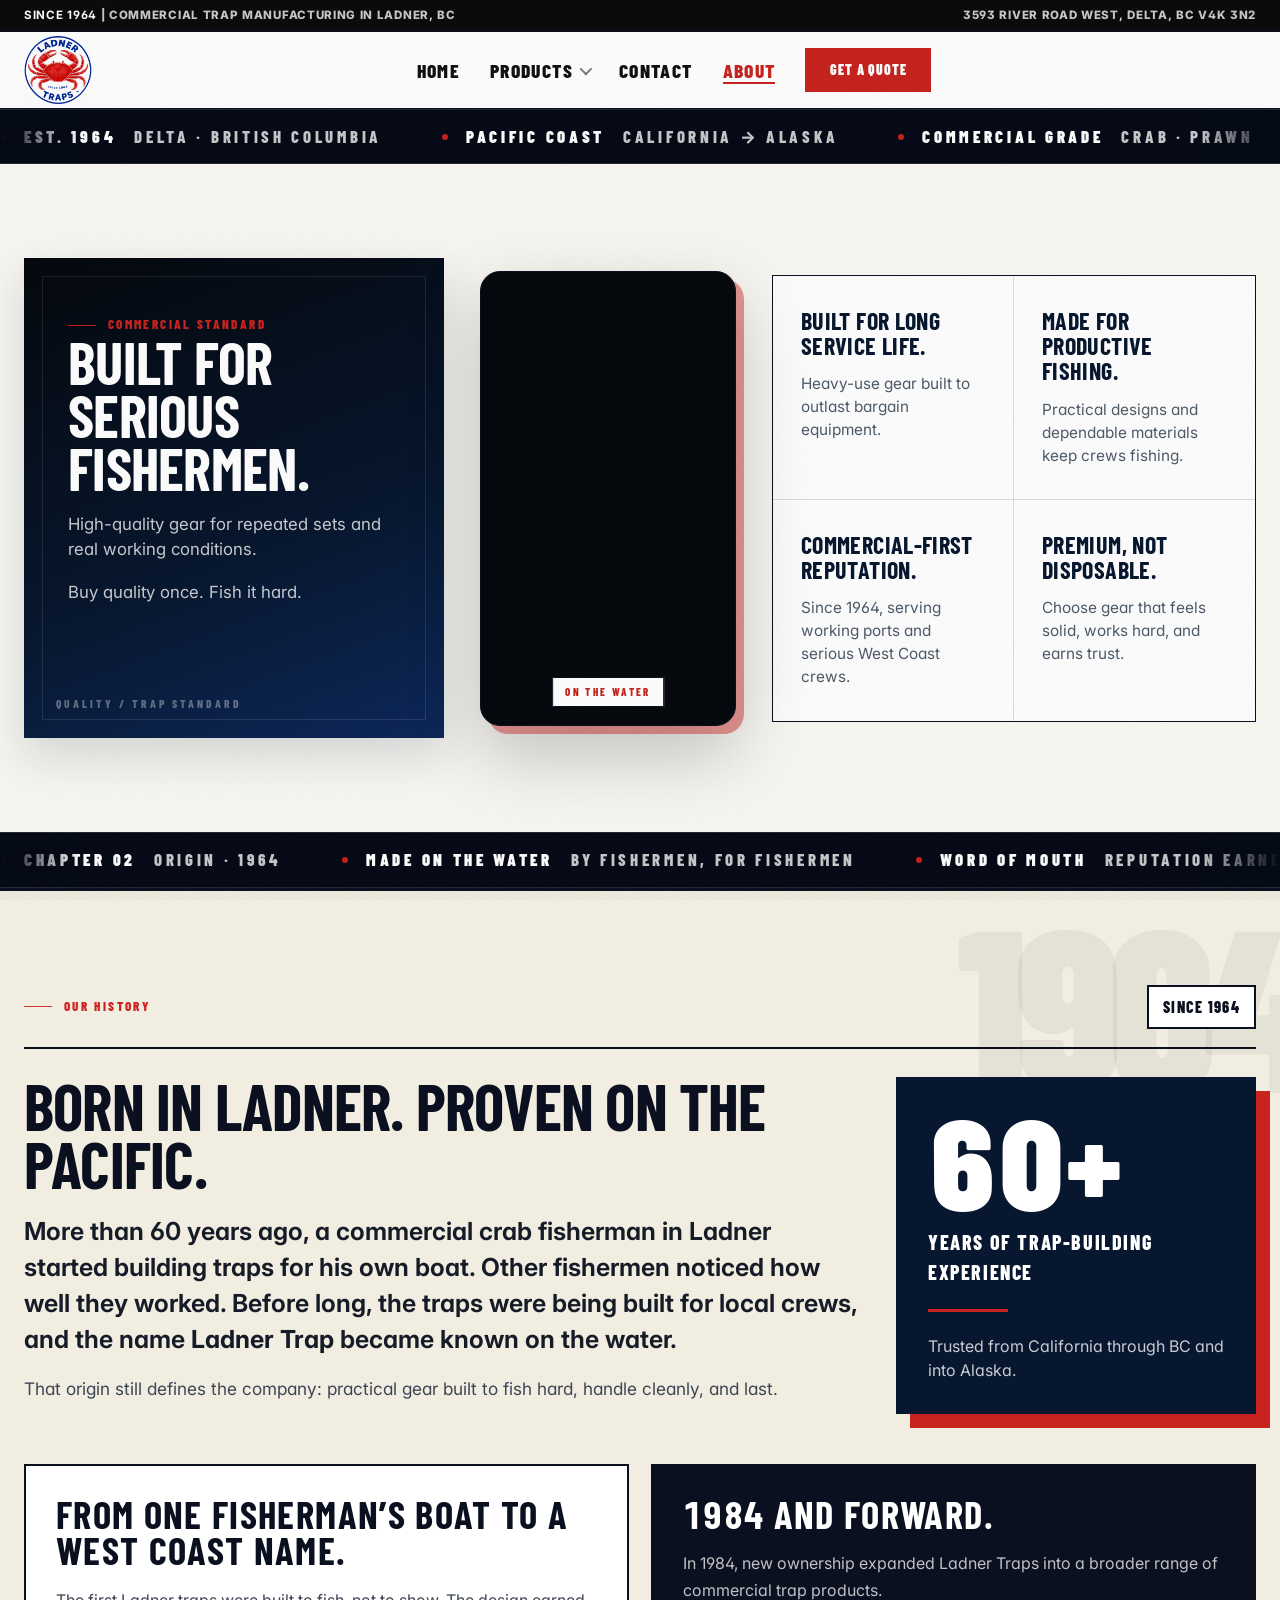
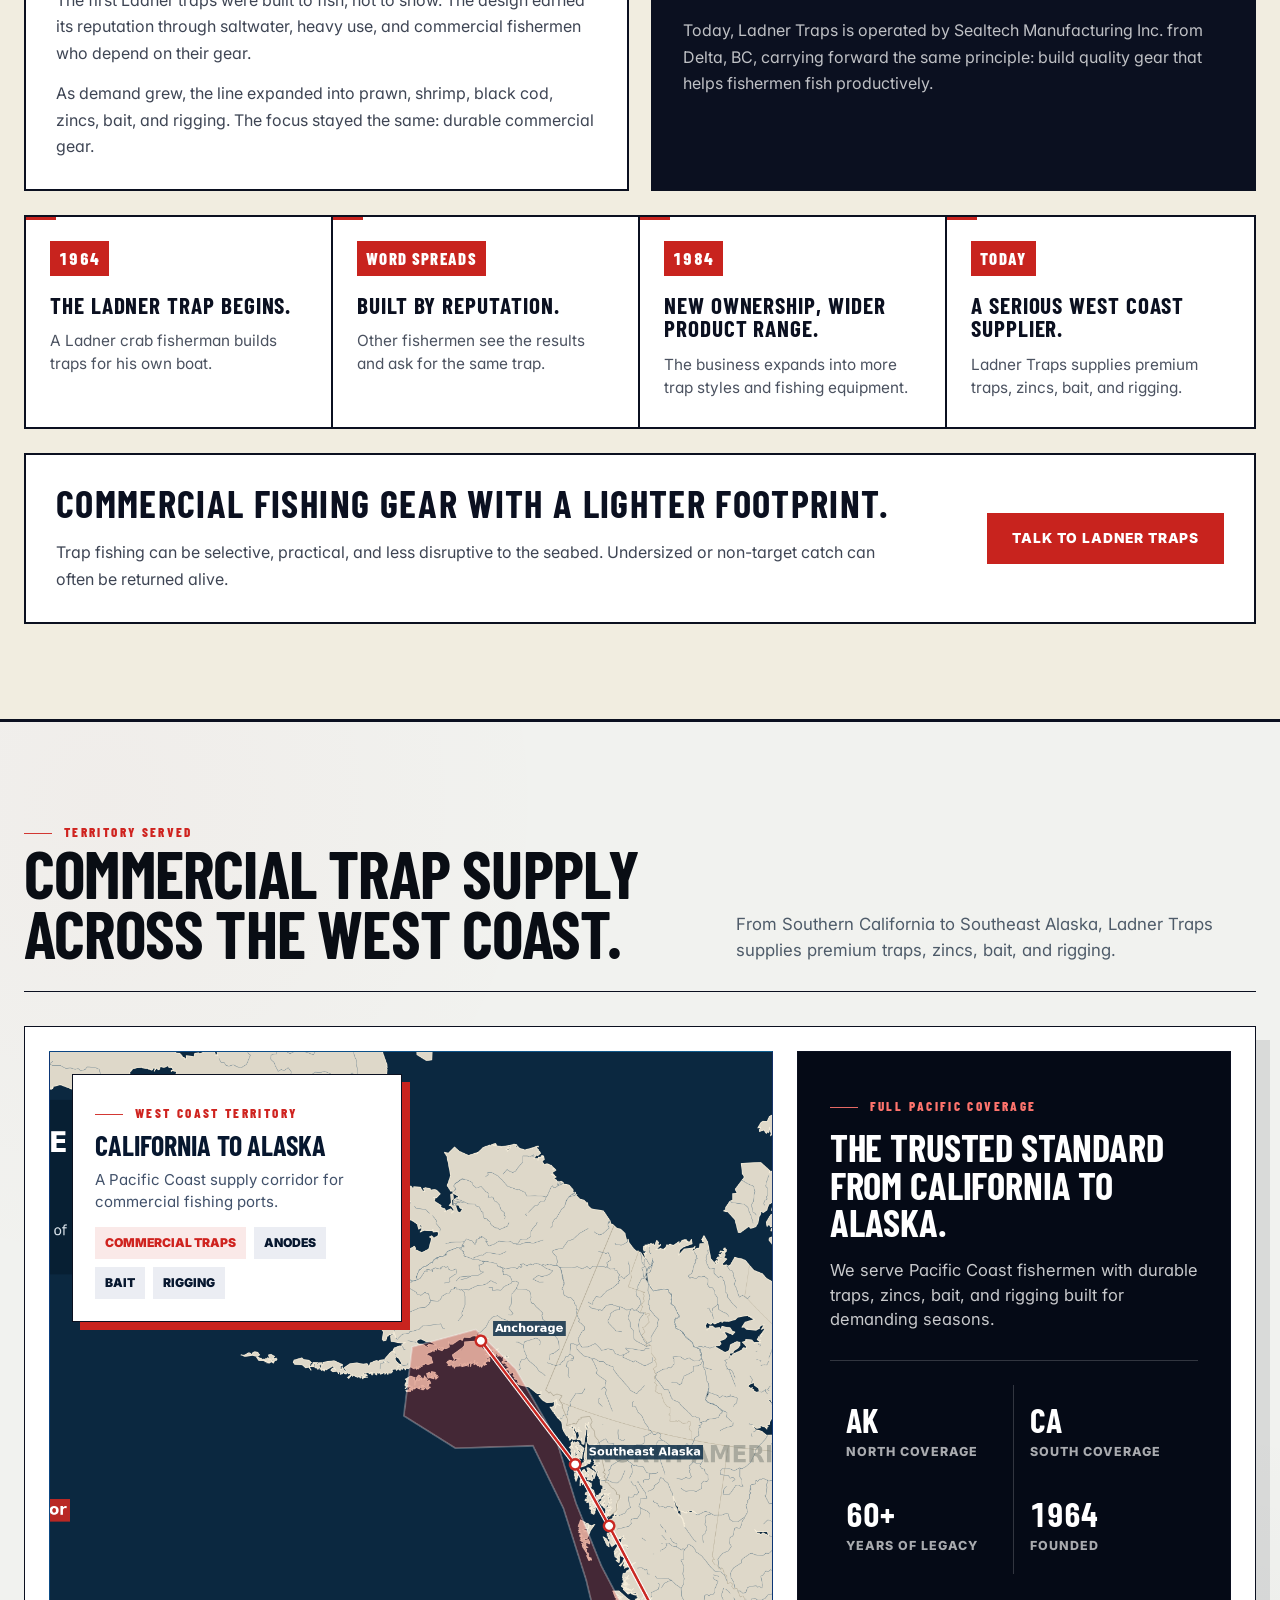
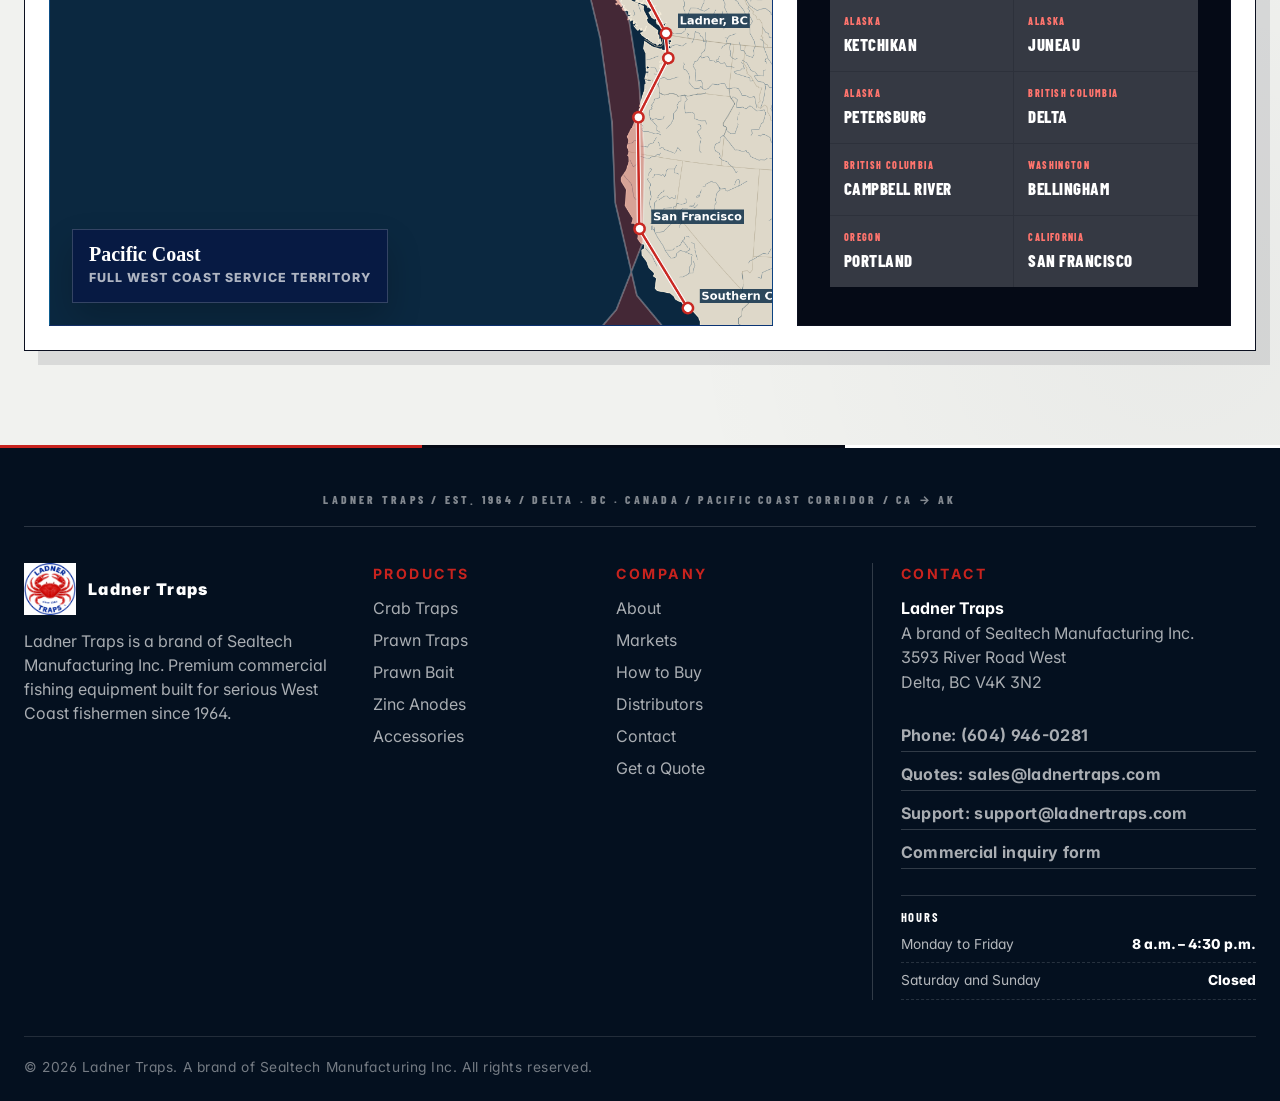
==== about.html @ fd9f82d3 "Standardize product link text across multiple pages by removing the arrow symbol for "Compare all pr" ====
<!DOCTYPE html>
<html lang="en">
<head>
<meta charset="utf-8"/>
<meta content="width=device-width, initial-scale=1" name="viewport"/>
<link rel="icon" href="assets/favicon.png" type="image/png"/>
<link rel="apple-touch-icon" href="assets/favicon.png"/>
<title>About Ladner Traps | History & Pacific Coast Territory</title>
<meta content="Born in Ladner, BC in 1964. The Ladner Traps story, our commercial quality standard, and the Pacific Coast territory we supply from California to Alaska." name="description"/>
<!-- Google tag (gtag.js) -->
<script async src="https://www.googletagmanager.com/gtag/js?id=G-1GWHH8HS12"></script>
<script>
  window.dataLayer = window.dataLayer || [];
  function gtag(){dataLayer.push(arguments);}
  gtag('js', new Date());

  gtag('config', 'G-1GWHH8HS12');
</script>
<link rel="stylesheet" href="css/base.css"/>
<link rel="stylesheet" href="css/elevation.css"/>
</head>
<body>
<div class="topbar">
  <div class="container">
    <span><strong>Since 1964</strong> | Commercial trap manufacturing in Ladner, BC</span>
    <span>3593 River Road West, Delta, BC V4K 3N2</span>
  </div>
</div>
<header class="site-header">
<div class="container nav">
<button type="button" class="nav-menu-toggle" aria-expanded="false" aria-controls="primary-nav">
<span class="nav-menu-toggle-icon" aria-hidden="true"><span></span><span></span><span></span></span>
<span class="visually-hidden">Menu</span>
</button>
<a aria-label="Ladner Traps home" class="brand" href="/">
<img alt="Ladner Traps logo" src="assets/ladner-traps-logo.png"/>
<span>Ladner Traps</span>
</a>
<nav id="primary-nav" aria-label="Primary navigation" class="navlinks">
<a href="/">Home</a>
<div class="nav-item nav-mega" data-mega>
<a class="nav-parent" href="/products">Products</a>
<div class="mega-panel" role="menu" aria-label="Products mega menu">
  <div class="container mega-inner">
    <div class="mega-subcats">
      <a class="mm-subcat" href="/products" data-mega-cat="all">All Products</a>
<a class="mm-subcat" href="/products/traps" data-mega-cat="traps">Traps</a>
<a class="mm-subcat" href="/products/prawn-bait" data-mega-cat="bait">Bait</a>
<a class="mm-subcat" href="/products/zinc-anodes" data-mega-cat="anodes">Anodes</a>
<a class="mm-subcat" href="/products/accessories" data-mega-cat="accessories">Accessories</a>
    </div>
    <div class="mega-cards">
      <a class="mm-card" href="/products/crab-traps">
  <div class="mm-card-thumb">
    <img alt="Crab Traps" src="assets/products/csp-2968.jpg"/>
    <span class="mm-card-badge">Commercial</span>
  </div>
  <div class="mm-card-meta">
    <strong>Crab Traps</strong>
    <span>Heavy-duty commercial frames for hard seasons.</span>
  </div>
</a>
<a class="mm-card" href="/products/prawn-traps">
  <div class="mm-card-thumb">
    <img alt="Prawn Traps" src="assets/products/csp-2943.jpg"/>
    <span class="mm-card-badge">Commercial</span>
  </div>
  <div class="mm-card-meta">
    <strong>Prawn Traps</strong>
    <span>Clean handling, repeated West Coast sets.</span>
  </div>
</a>
<a class="mm-card" href="/products/prawn-bait">
  <div class="mm-card-thumb">
    <img alt="Prawn Bait" src="assets/super-prawn-bait-pellets-pail.webp"/>
    <span class="mm-card-badge">Super Bait</span>
  </div>
  <div class="mm-card-meta">
    <strong>Prawn Bait</strong>
    <span>Premier Canadian distributor — pellets & oil.</span>
  </div>
</a>
<a class="mm-card" href="/products/zinc-anodes">
  <div class="mm-card-thumb">
    <img alt="Zinc Anodes" src="assets/commercial-marine-zinc-anodes.png"/>
    <span class="mm-card-badge">Marine</span>
  </div>
  <div class="mm-card-meta">
    <strong>Zinc Anodes</strong>
    <span>Marine zincs for traps, docks, and boats.</span>
  </div>
</a>
<a class="mm-card" href="/products/accessories">
  <div class="mm-card-thumb">
    <img alt="Accessories" src="assets/commercial-rope-and-rigging-supplies.webp"/>
    <span class="mm-card-badge">Rigging</span>
  </div>
  <div class="mm-card-meta">
    <strong>Accessories</strong>
    <span>Rope, snaps, hooks, floats, and rigging.</span>
  </div>
</a>
    </div>
    <div class="mega-foot">
      <span class="mega-foot-tag">Catalogue · LT-2026</span>
      <a class="mega-foot-link" href="/products">Compare all products</a>
    </div>
  </div>
</div>
</div>
<a href="/contact">Contact</a>
<a href="/about" class="is-active">About</a>
<a class="btn btn-primary" href="/contact#quote">Get a Quote</a>
</nav>
<div class="nav-actions">
<a class="btn btn-primary mobile-toggle" href="/contact#quote">Quote</a>
</div>
</div>
</header>
<div class="nav-backdrop" hidden></div>
<main id="top">
<section aria-labelledby="quality-title" class="quality" id="quality">
<div class="container quality-grid">
<div class="quality-panel">
<div class="eyebrow">Commercial standard</div>
<h2 id="quality-title">Built for serious fishermen.</h2>
<p>High-quality gear for repeated sets and real working conditions.</p>
<p>Buy quality once. Fish it hard.</p>
</div>
<div class="quality-video" aria-hidden="true">
<video autoplay loop muted playsinline preload="metadata">
<source src="assets/videos/commercial-fishing.mp4" type="video/mp4"/>
</video>
</div>
<div class="quality-points">
<div class="quality-point"><b>Built for long service life.</b><p>Heavy-use gear built to outlast bargain equipment.</p></div>
<div class="quality-point"><b>Made for productive fishing.</b><p>Practical designs and dependable materials keep crews fishing.</p></div>
<div class="quality-point"><b>Commercial-first reputation.</b><p>Since 1964, serving working ports and serious West Coast crews.</p></div>
<div class="quality-point"><b>Premium, not disposable.</b><p>Choose gear that feels solid, works hard, and earns trust.</p></div>
</div>
</div>
</section><section aria-labelledby="history-title" class="history-page" id="history">
<div class="container">
<div class="history-kicker-row">
<div class="eyebrow">Our history</div>
<div class="history-badge">Since 1964</div>
</div>
<div class="history-hero">
<div class="history-copy">
<h2 id="history-title">Born in Ladner. Proven on the Pacific.</h2>
<p class="history-lead">More than 60 years ago, a commercial crab fisherman in Ladner started building traps for his own boat. Other fishermen noticed how well they worked. Before long, the traps were being built for local crews, and the name <strong>Ladner Trap</strong> became known on the water.</p>
<p>That origin still defines the company: practical gear built to fish hard, handle cleanly, and last.</p>
</div>
<div class="history-proof-card">
<div class="proof-number">60+</div>
<div class="proof-label">Years of trap-building experience</div>
<div class="proof-line"></div>
<p>Trusted from California through BC and into Alaska.</p>
</div>
</div>
<div class="history-grid">
<article class="history-panel main-panel">
<h3>From one fisherman’s boat to a West Coast name.</h3>
<p>The first Ladner traps were built to fish, not to show. The design earned its reputation through saltwater, heavy use, and commercial fishermen who depend on their gear.</p>
<p>As demand grew, the line expanded into prawn, shrimp, black cod, zincs, bait, and rigging. The focus stayed the same: durable commercial gear.</p>
</article>
<article class="history-panel dark-panel">
<h3>1984 and forward.</h3>
<p>In 1984, new ownership expanded Ladner Traps into a broader range of commercial trap products.</p>
<p>Today, Ladner Traps is operated by Sealtech Manufacturing Inc. from Delta, BC, carrying forward the same principle: build quality gear that helps fishermen fish productively.</p>
</article>
</div>
<div class="history-timeline">
<div class="history-step"><span>1964</span><strong>The Ladner Trap begins.</strong><p>A Ladner crab fisherman builds traps for his own boat.</p></div>
<div class="history-step"><span>Word spreads</span><strong>Built by reputation.</strong><p>Other fishermen see the results and ask for the same trap.</p></div>
<div class="history-step"><span>1984</span><strong>New ownership, wider product range.</strong><p>The business expands into more trap styles and fishing equipment.</p></div>
<div class="history-step"><span>Today</span><strong>A serious West Coast supplier.</strong><p>Ladner Traps supplies premium traps, zincs, bait, and rigging.</p></div>
</div>
<div class="history-bottom">
<div>
<h3>Commercial fishing gear with a lighter footprint.</h3>
<p>Trap fishing can be selective, practical, and less disruptive to the seabed. Undersized or non-target catch can often be returned alive.</p>
</div>
<a class="btn btn-primary" href="/contact#quote">Talk to Ladner Traps</a>
</div>
</div>
</section><section aria-labelledby="markets-title" class="markets" id="markets">
<div class="container">
<div class="section-head">
<div>
<div class="eyebrow">Territory served</div>
<h2 id="markets-title">Commercial trap supply across the West Coast.</h2>
</div>
<p>From Southern California to Southeast Alaska, Ladner Traps supplies premium traps, zincs, bait, and rigging.</p>
</div>
<div class="territory-panel">
<div aria-label="North America territory map showing Ladner Traps service coverage from California to Alaska" class="territory-map">
<div class="map-title-card">
<div class="eyebrow">West Coast territory</div>
<h3>California to Alaska</h3>
<p>A Pacific Coast supply corridor for commercial fishing ports.</p>
<div class="map-badge-row">
<span class="map-badge red">Commercial traps</span>
<span class="map-badge">Anodes</span>
<span class="map-badge">Bait</span>
<span class="map-badge">Rigging</span>
</div>
</div>
<div class="map-scale-card">
<strong>Pacific Coast</strong>
<span>Full West Coast service territory</span>
</div>
<img alt="North America map highlighting Ladner Traps West Coast service territory from California to Alaska" class="territory-real-map" src="assets/north-america-map-highlighting-ladner-traps-west-coast-service-territory-from-california-to-alaska.png"/>
</div>
<aside class="territory-info">
<div>
<div class="eyebrow">Full Pacific coverage</div>
<h3>The trusted standard from California to Alaska.</h3>
<p>We serve Pacific Coast fishermen with durable traps, zincs, bait, and rigging built for demanding seasons.</p>
<div class="coverage-stat">
<div><b>AK</b><span>North coverage</span></div>
<div><b>CA</b><span>South coverage</span></div>
<div><b>60+</b><span>Years of legacy</span></div>
<div><b>1964</b><span>Founded</span></div>
</div>
</div>
<div class="region-list">
<div class="region"><small>Alaska</small>Ketchikan</div>
<div class="region"><small>Alaska</small>Juneau</div>
<div class="region"><small>Alaska</small>Petersburg</div>
<div class="region"><small>British Columbia</small>Delta</div>
<div class="region"><small>British Columbia</small>Campbell River</div>
<div class="region"><small>Washington</small>Bellingham</div>
<div class="region"><small>Oregon</small>Portland</div>
<div class="region"><small>California</small>San Francisco</div>
</div>
</aside>
</div>
</div>
</section>
</main>
<footer>
<div class="container">
<div class="footer-grid">
<div>
<div class="footer-brand"><img alt="Ladner Traps logo" src="assets/ladner-traps-logo.png"/><span>Ladner Traps</span></div>
<p style="margin-top:14px">Ladner Traps is a brand of Sealtech Manufacturing Inc. Premium commercial fishing equipment built for serious West Coast fishermen since 1964.</p>
</div>
<div><h4>Products</h4>
<a href="/products/crab-traps">Crab Traps</a>
<a href="/products/prawn-traps">Prawn Traps</a>
<a href="/products/prawn-bait">Prawn Bait</a>
<a href="/products/zinc-anodes">Zinc Anodes</a>
<a href="/products/accessories">Accessories</a>
</div>
<div><h4>Company</h4>
<a href="/about">About</a>
<a href="/about#markets">Markets</a>
<a href="/contact#how-to-buy">How to Buy</a>
<a href="/contact#distributors">Distributors</a>
<a href="/contact">Contact</a>
<a href="/contact#quote">Get a Quote</a>
</div>
<div class="footer-contact"><h4>Contact</h4>
<div class="footer-contact-card">
<p class="footer-contact-block"><strong>Ladner Traps</strong><br/>A brand of Sealtech Manufacturing Inc.<br/>3593 River Road West<br/>Delta, BC V4K 3N2</p>
<div class="footer-contact-actions">
<a href="tel:+16049460281">Phone: (604) 946-0281</a>
<a href="mailto:sales@ladnertraps.com">Quotes: sales@ladnertraps.com</a>
<a href="mailto:support@ladnertraps.com">Support: support@ladnertraps.com</a>
<a href="/contact#quote">Commercial inquiry form</a>
</div>
<div class="footer-hours">
<p><strong>Hours</strong></p>
<div class="footer-hours-row"><span>Monday to Friday</span><span>8 a.m. &ndash; 4:30 p.m.</span></div>
<div class="footer-hours-row"><span>Saturday and Sunday</span><span>Closed</span></div>
</div>
</div>
</div>
</div>
<div class="copyright">© 2026 Ladner Traps. A brand of Sealtech Manufacturing Inc. All rights reserved.</div>
</div>
</footer>
<script src="js/nav.js" defer></script>
<script src="js/site.js" defer></script>
</body>
</html>
---- css/base.css ----
@import url('https://fonts.googleapis.com/css2?family=Inter:wght@400;500;600;700;800;900&family=Barlow+Condensed:wght@600;700;800;900&display=swap');

    :root {
      --navy: #0b2463;
      --navy-2: #142f79;
      --red: #c92822;
      --red-2: #e2372e;
      --ink: #0e1728;
      --muted: #637083;
      --line: rgba(14, 23, 40, 0.12);
      --paper: #fbfaf7;
      --white: #ffffff;
      --sand: #efe8dd;
      --sea: #dceaf2;
      --shadow: 0 22px 70px rgba(7, 24, 68, 0.16);
      --radius: 24px;
    }

    * { box-sizing: border-box; }
    html { scroll-behavior: smooth; }
    body {
      margin: 0;
      color: var(--ink);
      background: var(--paper);
      font-family: Inter, system-ui, -apple-system, BlinkMacSystemFont, "Segoe UI", sans-serif;
      line-height: 1.5;
    }
    a { color: inherit; text-decoration: none; }
    img { max-width: 100%; display: block; }
    .container { width: min(1180px, calc(100% - 40px)); margin: 0 auto; }
    .eyebrow {
      color: var(--red);
      font-weight: 800;
      font-size: .78rem;
      letter-spacing: .16em;
      text-transform: uppercase;
    }
    h1, h2, h3 { font-family: "Barlow Condensed", Inter, system-ui, sans-serif; line-height: .9; letter-spacing: .015em; text-transform: uppercase; margin: 0; }
    h1 { font-size: clamp(3rem, 8vw, 7.8rem); max-width: 940px; }
    h2 { font-size: clamp(2.2rem, 4.6vw, 5.2rem); max-width: 820px; }
    h3 { font-size: 1.45rem; }
    p { margin: 0; color: var(--muted); }

    .topbar {
      background: var(--navy);
      color: rgba(255,255,255,.82);
      font-size: .82rem;
      letter-spacing: .02em;
    }
    .topbar .container { display: flex; justify-content: space-between; align-items: center; gap: 18px; padding: 10px 0; }
    .topbar strong { color: white; }

    header {
      position: sticky;
      top: 0;
      z-index: 40;
      background: rgba(251,250,247,.98);
      border-bottom: 1px solid var(--line);
    }
    .nav { display: flex; align-items: center; justify-content: space-between; padding: 10px 0; gap: 22px; }
    .brand { display: flex; align-items: center; gap: 13px; font-weight: 900; color: var(--navy); letter-spacing: .05em; }
    .brand img { width: 82px; height: 82px; border-radius: 999px; object-fit: contain; box-shadow: 0 6px 24px rgba(11,36,99,.16); }
    .brand span { display: none; }
    .navlinks { display: flex; align-items: center; gap: 26px; font-size: .9rem; color: #25344b; font-weight: 700; }
    .navlinks a:hover { color: var(--red); }
    .nav-item { position: relative; display: flex; align-items: center; }
    .nav-parent { display: inline-flex; align-items: center; gap: 7px; padding: 18px 0; }
    .nav-parent::after { content: ""; width: 7px; height: 7px; border-right: 2px solid currentColor; border-bottom: 2px solid currentColor; transform: rotate(45deg) translateY(-2px); opacity: .55; }
    .nav-dropdown {
      position: absolute;
      top: 100%;
      left: -18px;
      min-width: 230px;
      padding: 10px;
      border-radius: 18px;
      background: rgba(255,255,255,.98);
      border: 1px solid var(--line);
      box-shadow: 0 24px 60px rgba(7,24,68,.16);
      opacity: 0;
      visibility: hidden;
      transform: translateY(10px);
      transition: opacity .18s ease, transform .18s ease, visibility .18s ease;
    }
    .nav-item:hover .nav-dropdown, .nav-item:focus-within .nav-dropdown { opacity: 1; visibility: visible; transform: translateY(0); }
    .nav-dropdown a { display: block; padding: 11px 12px; border-radius: 12px; color: #25344b; font-weight: 800; }
    .nav-dropdown a:hover { background: #f4f7fb; color: var(--red); }
    .nav-dropdown small { display: block; color: var(--muted); font-size: .72rem; font-weight: 650; margin-top: 2px; }
    .btn {
      display: inline-flex; align-items: center; justify-content: center; gap: 10px;
      border-radius: 999px;
      padding: 13px 20px;
      font-weight: 850;
      border: 1px solid transparent;
      cursor: pointer;
      transition: transform .18s ease, box-shadow .18s ease, background .18s ease;
    }
    .btn:hover { transform: translateY(-2px); }
    .btn-primary { background: var(--red); color: white; box-shadow: 0 14px 34px rgba(201,40,34,.27); }
    .btn-secondary { color: white; border-color: rgba(255,255,255,.35); background: rgba(255,255,255,.08); }
    .btn-light { background: white; color: var(--navy); box-shadow: 0 14px 34px rgba(7,24,68,.10); }

    .hero {
      position: relative;
      overflow: hidden;
      background:
        radial-gradient(circle at 86% 10%, rgba(226,55,46,.32), transparent 31%),
        radial-gradient(circle at 18% 25%, rgba(255,255,255,.17), transparent 28%),
        linear-gradient(135deg, #071945 0%, var(--navy) 48%, #123888 100%);
      color: white;
    }
    .hero::after {
      content: "";
      position: absolute;
      inset: auto -10% -18% -10%;
      height: 260px;
      background: var(--paper);
      transform: rotate(-2.2deg);
      transform-origin: left top;
    }
    .hero-grid {
      position: relative;
      z-index: 2;
      display: grid;
      grid-template-columns: 1.05fr .95fr;
      gap: 56px;
      padding: 110px 0 75px;
      align-items: stretch;
    }
    .hero-copy {
      display: flex;
      flex-direction: column;
      gap: 20px;
      min-height: 0;
      align-self: start;
    }
    .hero-copy .hero-lead {
      margin-bottom: 12px;
    }
    .hero-copy h1 { margin: 0; }
    .hero-lead {
      margin: 0;
      color: rgba(255,255,255,.78);
      font-size: clamp(1.02rem, 1.5vw, 1.22rem);
      max-width: 640px;
    }
    .hero-video {
      border-radius: 20px;
      overflow: hidden;
      background: #05080d;
      box-shadow: 0 35px 100px rgba(0,0,0,.22);
      min-height: 0;
      max-height: 460px;
      height: 100%;
      align-self: stretch;
      border: 1px solid rgba(255,255,255,.12);
    }
    .hero-actions {
      display: flex;
      gap: 14px;
      flex-wrap: wrap;
      margin-top: 0;
    }
    .hero-video video {
      width: 100%;
      height: 100%;
      object-fit: cover;
      display: block;
    }
    .hero-card {
      background: rgba(255,255,255,.92);
      color: var(--ink);
      border-radius: 32px;
      padding: 26px;
      box-shadow: 0 35px 100px rgba(0,0,0,.22);
      border: 1px solid rgba(255,255,255,.46);
    }
    .logo-plate {
      background: linear-gradient(180deg, #fff, #f4f7fb);
      border-radius: 28px;
      padding: clamp(22px, 4vw, 42px);
      display: grid;
      place-items: center;
      min-height: 360px;
      border: 1px solid rgba(11,36,99,.12);
    }
    .logo-plate img { width: min(330px, 88%); border-radius: 999px; }
    .hero-note { display: grid; grid-template-columns: repeat(3, 1fr); gap: 1px; margin-top: 18px; overflow: hidden; border-radius: 20px; border: 1px solid var(--line); }
    .hero-note div { background: white; padding: 18px; }
    .hero-note b { display: block; color: var(--navy); font-family: "Barlow Condensed", Inter, system-ui, sans-serif; font-size: 2rem; line-height: 1; text-transform: uppercase; letter-spacing: .025em; }
    .hero-note span { display: block; color: var(--muted); font-size: .78rem; margin-top: 6px; font-weight: 700; text-transform: uppercase; letter-spacing: .06em; }

    section { padding: 94px 0; }
    .section-head { display: flex; align-items: end; justify-content: space-between; gap: 30px; margin-bottom: 34px; }
    .section-head p { max-width: 520px; font-size: 1.05rem; }


.products-overview .products-cat-head h3 { font-size: clamp(1.6rem, 2.5vw, 2.2rem); }
.trap-preview-block { margin-bottom: 28px; }
.trap-preview-block:last-child { margin-bottom: 0; }
.trap-preview-head {
      display: flex;
      align-items: end;
      justify-content: space-between;
      gap: 20px;
      margin-bottom: 14px;
    }
    .trap-preview-head h4 {
      color: var(--navy);
      font-family: "Barlow Condensed", Inter, system-ui, sans-serif;
      font-size: 1.5rem;
      line-height: 1;
      text-transform: uppercase;
      letter-spacing: .02em;
    }
    .trap-preview-head p { max-width: 480px; font-size: .95rem; margin-top: 6px; }
    .trap-preview-link {
      font-family: "Barlow Condensed", Inter, system-ui, sans-serif;
      font-weight: 900;
      letter-spacing: .14em;
      text-transform: uppercase;
      font-size: .76rem;
      color: var(--navy);
      border-bottom: 1.5px solid var(--navy);
      padding-bottom: 2px;
      white-space: nowrap;
    }
    .trap-preview-link:hover { color: var(--red); border-bottom-color: var(--red); }
    .trap-preview-row {
      display: grid;
      grid-template-columns: repeat(3, 1fr);
      gap: 14px;
    }
    .trap-preview-row a {
      display: block;
      border: 1px solid var(--line);
      background: white;
      overflow: hidden;
      box-shadow: 0 10px 28px rgba(7,24,68,.06);
      transition: transform .2s ease, box-shadow .2s ease;
    }
    .trap-preview-row a:hover {
      transform: translateY(-3px);
      box-shadow: 0 18px 36px rgba(7,24,68,.10);
    }
    .trap-preview-row img {
      width: 100%;
      aspect-ratio: 1 / 1;
      object-fit: contain;
      display: block;
      background: #fff;
    }
    @media (max-width: 760px) {
      .trap-preview-row { grid-template-columns: 1fr; }
      .trap-preview-head { flex-direction: column; align-items: start; }
    }

    .brand-strip { background: var(--white); border-bottom: 1px solid var(--line); padding: 0; }
    .brand-strip-grid { display: grid; grid-template-columns: repeat(4, 1fr); gap: 0; border-left: 1px solid var(--line); }
    .brand-strip-grid div { padding: 24px 22px; border-right: 1px solid var(--line); background: linear-gradient(180deg, #fff, #fbfaf7); }
    .brand-strip-grid strong { display: block; color: var(--navy); font-family: "Barlow Condensed", Inter, system-ui, sans-serif; font-size: 1.55rem; line-height: 1; text-transform: uppercase; letter-spacing: .025em; }
    .brand-strip-grid span { display: block; margin-top: 8px; color: var(--muted); font-size: .92rem; line-height: 1.55; }
    .products { background: var(--paper); }
    .product-grid { display: grid; grid-template-columns: repeat(3, 1fr); gap: 18px; }
    .product-card {
      background: white;
      border: 1px solid var(--line);
      border-radius: var(--radius);
      overflow: hidden;
      box-shadow: 0 14px 40px rgba(7,24,68,.06);
      min-height: 330px;
      display: flex;
      flex-direction: column;
    }
    .product-art {
      height: 158px;
      display: grid;
      place-items: center;
      background:
        radial-gradient(circle at 70% 35%, rgba(201,40,34,.16), transparent 34%),
        linear-gradient(135deg, #eef5fb, #ffffff);
      border-bottom: 1px solid var(--line);
      position: relative;
      overflow: hidden;
    }
    .product-art svg { width: 95px; height: 95px; color: var(--navy); }
    .product-body { padding: 22px; flex: 1; display: flex; flex-direction: column; }
    .product-body p { margin-top: 10px; font-size: .96rem; }
    .chips { display: flex; gap: 8px; flex-wrap: wrap; margin-top: auto; padding-top: 22px; }
    .chip { border-radius: 999px; padding: 7px 10px; font-size: .75rem; font-weight: 800; background: #edf3fa; color: var(--navy); }
    .chip.red { background: rgba(201,40,34,.10); color: var(--red); }


    .product-photo { width: 100%; height: 100%; object-fit: cover; display: block; }
    .crab-traps { background: linear-gradient(180deg, #ffffff 0%, var(--paper) 100%); }
    .crab-hero-panel {
      display: grid;
      grid-template-columns: .9fr 1.1fr;
      gap: 24px;
      align-items: stretch;
      border-radius: 34px;
      overflow: hidden;
      border: 1px solid var(--line);
      box-shadow: var(--shadow);
      background: white;
      margin-bottom: 46px;
    }
    .crab-hero-copy {
      padding: 42px;
      display: flex;
      flex-direction: column;
      justify-content: center;
      background: linear-gradient(135deg, var(--navy), #071945);
      color: white;
    }
    .crab-hero-copy h2 { color: white; }
    .crab-hero-copy p { color: rgba(255,255,255,.78); margin-top: 18px; font-size: 1.08rem; }
    .crab-hero-image-wrap { min-height: 400px; background: linear-gradient(180deg, #f7f8fb, #eef2f6); display: grid; place-items: center; padding: 24px; }
    .crab-hero-image-wrap img { width: 100%; height: 100%; object-fit: contain; display: block; border-radius: 20px; box-shadow: 0 18px 48px rgba(7,24,68,.10); }
    .crab-feature-list { display: flex; flex-wrap: wrap; gap: 10px; margin-top: 28px; }
    .crab-feature-list span { border: 1px solid rgba(255,255,255,.24); background: rgba(255,255,255,.08); color: white; border-radius: 999px; padding: 9px 12px; font-size: .78rem; font-weight: 900; text-transform: uppercase; letter-spacing: .055em; }
    .compact-head { margin-top: 8px; }
    .crab-gallery { display: grid; grid-template-columns: repeat(3, 1fr); gap: 18px; }
    .crab-card { background: white; border: 1px solid var(--line); border-radius: 26px; overflow: hidden; box-shadow: 0 14px 38px rgba(7,24,68,.07); display: flex; flex-direction: column; }
    .crab-card-large { grid-column: span 1; }
    .crab-img {
      height: 250px;
      min-height: 250px;
      background: linear-gradient(180deg, #f7f8fb, #eef2f6);
      display: flex;
      align-items: center;
      justify-content: center;
      overflow: hidden;
      border-bottom: 1px solid var(--line);
      padding: 12px;
    }
    .crab-img img {
      width: auto;
      height: auto;
      max-width: 100%;
      max-height: 100%;
      object-fit: contain;
      object-position: center center;
      display: block;
      border-radius: 18px;
    }
    .crab-card-body { padding: 22px; background: #fff; border-top: 1px solid var(--line); }
    .crab-card-body h3 { color: var(--navy); }
    .crab-card-body p { margin-top: 10px; font-size: .95rem; color: var(--ink); line-height: 1.55; }
    .crab-cta { margin-top: 22px; border-radius: 28px; padding: 26px; background: white; border: 1px solid var(--line); display: flex; justify-content: space-between; align-items: center; gap: 24px; box-shadow: 0 14px 38px rgba(7,24,68,.06); }
    .crab-cta strong { color: var(--navy); font-family: Fraunces, Georgia, serif; font-size: 1.35rem; }
    .crab-cta p { margin-top: 6px; max-width: 720px; }

    .quality { background: white; position: relative; }
    .quality-grid { display: grid; grid-template-columns: 1fr auto 1.15fr; gap: 28px; align-items: center; }
    .quality-video {
      width: clamp(180px, 20vw, 260px);
      aspect-ratio: 9 / 16;
      max-height: min(68vh, 520px);
      border-radius: 20px;
      overflow: hidden;
      background: #05080d;
      box-shadow: 0 24px 60px rgba(7,24,68,.18);
      position: relative;
      flex-shrink: 0;
    }
    .quality-video video {
      width: 100%;
      height: 100%;
      object-fit: cover;
      display: block;
    }
    .quality-panel { border-radius: 32px; padding: 34px; background: linear-gradient(135deg, var(--navy), #071945); color: white; box-shadow: var(--shadow); overflow: hidden; position: relative; }
    .quality-panel::after { content: ""; position: absolute; width: 240px; height: 240px; border-radius: 999px; right: -90px; bottom: -90px; background: rgba(201,40,34,.34); }
    .quality-panel h2 { color: white; position: relative; z-index: 1; }
    .quality-panel p { color: rgba(255,255,255,.78); margin-top: 18px; font-size: 1.05rem; position: relative; z-index: 1; }
    .quality-points { display: grid; grid-template-columns: repeat(2, 1fr); gap: 16px; }
    .quality-point { background: var(--paper); border: 1px solid var(--line); border-radius: 24px; padding: 24px; box-shadow: 0 12px 34px rgba(7,24,68,.06); }
    .quality-point b { display: block; color: var(--navy); font-family: Fraunces, Georgia, serif; font-size: 1.35rem; line-height: 1.15; }
    .quality-point p { margin-top: 10px; font-size: .96rem; }

    .legacy {
      background: linear-gradient(135deg, #071945, var(--navy));
      color: white;
      position: relative;
      overflow: hidden;
    }
    .legacy::before { content: "1964"; position: absolute; right: -42px; top: 22px; font-family: Fraunces, Georgia, serif; font-size: 15rem; font-weight: 800; color: rgba(255,255,255,.045); line-height: 1; }
    .legacy-grid { position: relative; z-index: 2; display: grid; grid-template-columns: .75fr 1.25fr; gap: 50px; align-items: start; }
    .legacy h2 { color: white; }
    .legacy p { color: rgba(255,255,255,.76); font-size: 1.06rem; }
    .timeline { display: grid; gap: 14px; }
    .timeline-item { display: grid; grid-template-columns: 92px 1fr; gap: 18px; padding: 18px; background: rgba(255,255,255,.08); border: 1px solid rgba(255,255,255,.13); border-radius: 20px; }
    .timeline-year { color: white; font-family: Fraunces, Georgia, serif; font-size: 1.45rem; }
    .timeline-item p { font-size: .95rem; }
    .timeline-item strong { color: white; }

    .markets { background: #ffffff; }
    .territory-panel {
      display: grid;
      grid-template-columns: minmax(0, 1.25fr) minmax(320px, .75fr);
      gap: 24px;
      align-items: stretch;
      background: linear-gradient(135deg, #f8fbfe 0%, #ffffff 52%, #f5f1e9 100%);
      border: 1px solid var(--line);
      border-radius: 34px;
      padding: 24px;
      box-shadow: var(--shadow);
      overflow: hidden;
    }
    .territory-map {
      position: relative;
      min-height: 590px;
      border-radius: 28px;
      overflow: hidden;
      background:
        radial-gradient(circle at 12% 18%, rgba(255,255,255,.18), transparent 24%),
        radial-gradient(circle at 78% 80%, rgba(201,40,34,.12), transparent 24%),
        linear-gradient(145deg, #09275d 0%, #0c3f82 48%, #0f6d9a 100%);
      border: 1px solid rgba(11,36,99,.18);
      box-shadow: inset 0 1px 0 rgba(255,255,255,.28);
      isolation: isolate;
    }
    .territory-map::before {
      content: "";
      position: absolute;
      inset: 0;
      background-image:
        linear-gradient(rgba(255,255,255,.075) 1px, transparent 1px),
        linear-gradient(90deg, rgba(255,255,255,.075) 1px, transparent 1px);
      background-size: 58px 58px;
      mask-image: linear-gradient(180deg, transparent, #000 14%, #000 86%, transparent);
      opacity: .45;
      z-index: 0;
    }
    .territory-map svg { position: relative; z-index: 1; width: 100%; height: 100%; min-height: 590px; display: block; }
    .territory-real-map { width: 100%; height: 100%; min-height: 590px; object-fit: cover; display: block; position: relative; z-index: 1; }

    .map-land { fill: #f7f0df; stroke: rgba(255,255,255,.72); stroke-width: 1.8; }
    .map-land-shadow { fill: rgba(0,0,0,.12); }
    .map-territory { fill: rgba(201,40,34,.18); stroke: rgba(255,255,255,.92); stroke-width: 2; stroke-dasharray: 8 8; }
    .map-coastline { fill: none; stroke: var(--red); stroke-width: 9; stroke-linecap: round; stroke-linejoin: round; filter: drop-shadow(0 10px 18px rgba(0,0,0,.22)); }
    .map-coastline-glow { fill: none; stroke: rgba(255,255,255,.82); stroke-width: 18; stroke-linecap: round; stroke-linejoin: round; opacity: .75; }
    .map-port { fill: #fff; stroke: var(--red); stroke-width: 5; filter: drop-shadow(0 7px 12px rgba(0,0,0,.22)); }
    .map-port.home { fill: var(--red); stroke: #fff; stroke-width: 5; }
    .map-label { font: 900 15px Inter, sans-serif; fill: #fff; letter-spacing: .02em; paint-order: stroke; stroke: rgba(7,24,68,.78); stroke-width: 5; stroke-linejoin: round; }
    .map-label.land { fill: var(--navy); stroke: rgba(255,255,255,.78); }
    .map-label.small { font-size: 12px; fill: rgba(255,255,255,.78); font-weight: 850; text-transform: uppercase; letter-spacing: .08em; stroke-width: 4; }
    .map-label.home { fill: var(--red); stroke: rgba(255,255,255,.86); stroke-width: 5; }
    .map-ocean-label { font: 900 12px Inter, sans-serif; fill: rgba(255,255,255,.42); letter-spacing: .22em; text-transform: uppercase; }
    .map-title-card {
      position: absolute;
      left: 22px;
      top: 22px;
      width: min(330px, calc(100% - 44px));
      background: rgba(255,255,255,.92);
      border: 1px solid rgba(255,255,255,.5);
      border-radius: 22px;
      padding: 19px;
      backdrop-filter: blur(14px);
      box-shadow: 0 20px 44px rgba(0,0,0,.17);
      z-index: 4;
    }
    .map-title-card h3 { color: var(--navy); margin-top: 7px; font-size: 1.65rem; line-height: 1.02; }
    .map-title-card p { margin-top: 9px; font-size: .94rem; color: #41516a; }
    .map-badge-row { display: flex; gap: 8px; flex-wrap: wrap; margin-top: 13px; }
    .map-badge { display: inline-flex; align-items: center; border-radius: 999px; padding: 7px 10px; background: rgba(11,36,99,.08); color: var(--navy); font-size: .76rem; font-weight: 900; }
    .map-badge.red { background: rgba(201,40,34,.10); color: var(--red); }
    .map-scale-card {
      position: absolute;
      left: 22px;
      bottom: 22px;
      z-index: 4;
      background: rgba(7,24,68,.78);
      color: white;
      border: 1px solid rgba(255,255,255,.18);
      border-radius: 18px;
      padding: 14px 16px;
      backdrop-filter: blur(12px);
      box-shadow: 0 16px 34px rgba(0,0,0,.2);
    }
    .map-scale-card strong { display: block; font-family: Fraunces, Georgia, serif; font-size: 1.25rem; line-height: 1; }
    .map-scale-card span { display: block; margin-top: 5px; color: rgba(255,255,255,.68); font-size: .78rem; font-weight: 800; text-transform: uppercase; letter-spacing: .08em; }
    .territory-info {
      background: var(--navy);
      color: white;
      border-radius: 28px;
      padding: 30px;
      display: flex;
      flex-direction: column;
      justify-content: space-between;
      position: relative;
      overflow: hidden;
      min-height: 590px;
    }
    .territory-info::after {
      content: "";
      position: absolute;
      inset: auto -90px -110px auto;
      width: 310px;
      height: 310px;
      border-radius: 999px;
      background: rgba(201,40,34,.28);
      filter: blur(6px);
    }
    .territory-info .eyebrow { color: #ff746d; }
    .territory-info h3 { margin-top: 12px; color: white; font-size: clamp(2rem, 3vw, 3.1rem); line-height: .98; }
    .territory-info p { margin-top: 16px; color: rgba(255,255,255,.78); font-size: 1.03rem; }
    .coverage-stat { margin-top: 28px; padding-top: 24px; border-top: 1px solid rgba(255,255,255,.18); display: grid; grid-template-columns: 1fr 1fr; gap: 14px; position: relative; z-index: 1; }
    .coverage-stat div { background: rgba(255,255,255,.08); border: 1px solid rgba(255,255,255,.13); border-radius: 18px; padding: 15px; }
    .coverage-stat b { display: block; font-family: Fraunces, Georgia, serif; font-size: 2rem; line-height: 1; color: white; }
    .coverage-stat span { display: block; margin-top: 6px; color: rgba(255,255,255,.66); font-size: .78rem; text-transform: uppercase; letter-spacing: .08em; font-weight: 800; }
    .region-list { display: grid; grid-template-columns: repeat(2, 1fr); gap: 10px; margin-top: 26px; position: relative; z-index: 1; }
    .region { border: 1px solid rgba(255,255,255,.13); border-radius: 16px; padding: 13px; background: rgba(255,255,255,.08); color: white; font-weight: 800; }
    .region small { display: block; color: #ff746d; text-transform: uppercase; letter-spacing: .08em; font-size: .66rem; margin-bottom: 3px; }


    .buy-path { background: #fff; border-top: 1px solid var(--line); border-bottom: 1px solid var(--line); }
    .buy-path-grid { display: grid; grid-template-columns: 1fr 1fr; gap: 20px; margin-top: 26px; }
    .buy-path-card { border: 1px solid var(--line); background: linear-gradient(180deg, #fff, #f7f7f3); padding: 28px; min-height: 260px; position: relative; overflow: hidden; }
    .buy-path-card.direct { border-top: 6px solid var(--red); }
    .buy-path-card.distributor { border-top: 6px solid var(--navy); }
    .buy-path-card .kicker { font-size: .78rem; font-weight: 900; text-transform: uppercase; letter-spacing: .14em; color: var(--red); margin-bottom: 12px; }
    .buy-path-card h3 { font-family: "Barlow Condensed", Inter, system-ui, sans-serif; font-size: clamp(2rem, 3vw, 3.4rem); line-height: .95; text-transform: uppercase; color: var(--navy); margin-bottom: 14px; }
    .buy-path-card p { color: var(--muted); font-size: 1.02rem; line-height: 1.6; }
    .buy-path-card ul { margin: 18px 0 0; padding-left: 18px; color: var(--ink); }
    .buy-path-card li { margin-bottom: 8px; }
    .buy-path-actions { display: flex; flex-wrap: wrap; gap: 12px; margin-top: 22px; }
    .buy-path-note { margin-top: 22px; padding: 18px 20px; border-left: 4px solid var(--red); background: #f6f4ee; color: var(--muted); }

    .distributors { background: var(--sand); }
    .dist-grid { display: grid; grid-template-columns: repeat(2, 1fr); gap: 18px; }
    .dist-card { background: white; border-radius: 26px; padding: 28px; border: 1px solid rgba(14,23,40,.12); box-shadow: 0 16px 44px rgba(7,24,68,.08); }
    .dist-card h3 { margin-top: 10px; }
    .dist-card p { margin-top: 10px; }
    .dist-card .tagline { color: var(--red); font-weight: 900; text-transform: uppercase; letter-spacing: .1em; font-size: .75rem; }
    .dist-logo-wrap { min-height: 88px; display: flex; align-items: center; justify-content: flex-start; margin-bottom: 22px; padding-bottom: 20px; border-bottom: 1px solid var(--line); }
    .dist-logo { max-height: 62px; max-width: 260px; width: auto; object-fit: contain; }
    .dist-card:nth-child(2) .dist-logo { max-height: 70px; }
    .dist-meta { display: inline-flex; align-items: center; gap: 8px; margin-top: 18px; padding: 9px 12px; border-radius: 999px; background: rgba(11,36,99,.07); color: var(--navy); font-size: .82rem; font-weight: 850; }
    .address-card { margin-top: 24px; background: linear-gradient(135deg, #fff, #f5f7fb); border: 1px solid var(--line); border-radius: 24px; padding: 24px; display: flex; justify-content: space-between; gap: 20px; align-items: center; box-shadow: 0 16px 44px rgba(7,24,68,.06); }
    .address-card strong { color: var(--navy); font-family: Fraunces, Georgia, serif; font-size: 1.35rem; }
    .address-card p { margin-top: 4px; }


    .contact-info { background: #f7f8fb; border-top: 1px solid var(--line); border-bottom: 1px solid var(--line); }
    .contact-grid { display: grid; grid-template-columns: 1.05fr .95fr .9fr; gap: 18px; align-items: stretch; }
    .contact-card { background: #fff; border: 1px solid var(--line); padding: 24px; box-shadow: 0 18px 35px rgba(8,20,45,.06); }
    .contact-card.dark { background: linear-gradient(135deg, #05080d, #07172f 58%, #102f70); color: #fff; border-color: rgba(255,255,255,.14); }
    .contact-card h3 { font-size: 1.9rem; color: var(--navy); margin-bottom: 14px; }
    .contact-card.dark h3 { color: #fff; }
    .contact-card p, .contact-card li { color: var(--muted); }
    .contact-card.dark p, .contact-card.dark li { color: rgba(255,255,255,.76); }
    .contact-lines { display: grid; gap: 10px; margin-top: 14px; }
    .contact-line { display: flex; justify-content: space-between; gap: 18px; border-top: 1px solid rgba(11,36,99,.12); padding-top: 10px; font-weight: 800; }
    .contact-line span { color: var(--muted); font-weight: 800; text-transform: uppercase; letter-spacing: .06em; font-size: .76rem; }
    .contact-line a { color: var(--navy); font-weight: 900; }
    .hours-list { list-style: none; padding: 0; margin: 14px 0 0; }
    .hours-list li { display: flex; justify-content: space-between; gap: 12px; padding: 8px 0; border-top: 1px solid rgba(255,255,255,.14); font-weight: 800; }
    .hours-list li span:first-child { text-transform: uppercase; letter-spacing: .06em; font-size: .76rem; color: rgba(255,255,255,.58); }
    .map-block { margin-top: 16px; border: 1px solid rgba(11,36,99,.16); background: #d9e0ea; position: relative; overflow: hidden; }
    .map-block img { width: 100%; height: auto; display: block; filter: saturate(.92) contrast(1.04); }
    .map-link { display: inline-flex; margin-top: 12px; font-size: .82rem; font-weight: 900; text-transform: uppercase; letter-spacing: .08em; color: var(--red); }
    .map-pin { position: relative; z-index: 1; background: #fff; border-left: 5px solid var(--red); padding: 16px 18px; box-shadow: 0 18px 38px rgba(8,20,45,.16); font-weight: 900; color: var(--navy); }
    .contact-cta { display: flex; gap: 10px; flex-wrap: wrap; margin-top: 18px; }

    .quote { background: white; }
    .quote-grid { display: grid; grid-template-columns: .92fr 1.08fr; gap: 36px; align-items: start; }
    .quote-card { background: linear-gradient(135deg, var(--navy), #071945); color: white; border-radius: 32px; padding: 34px; position: sticky; top: 118px; }
    .quote-card p { color: rgba(255,255,255,.76); margin-top: 18px; }
    .quote-card ul { padding-left: 18px; margin: 24px 0 0; color: rgba(255,255,255,.83); }
    .quote-card li { margin-bottom: 10px; }
    form { background: #f7f8fb; border: 1px solid var(--line); border-radius: 32px; padding: 26px; }
    .form-grid { display: grid; grid-template-columns: repeat(2, 1fr); gap: 16px; }
    label { display: grid; gap: 7px; color: #2c3a52; font-weight: 800; font-size: .88rem; }
    input, select, textarea {
      width: 100%;
      border: 1px solid rgba(14,23,40,.16);
      border-radius: 14px;
      padding: 14px 14px;
      font: inherit;
      background: white;
      color: var(--ink);
      outline: none;
    }
    textarea { min-height: 132px; resize: vertical; }
    input:focus, select:focus, textarea:focus { border-color: var(--navy); box-shadow: 0 0 0 4px rgba(20,47,121,.10); }
    .span-2 { grid-column: span 2; }
    .form-actions { display: flex; align-items: center; justify-content: space-between; gap: 16px; margin-top: 18px; }
    .form-note { font-size: .86rem; color: var(--muted); }
    .form-status { margin-top: 16px; font-size: .95rem; }
    .form-status.is-success { color: #1a6b3a; }
    .form-status.is-error { color: #9b2c2c; }

    footer { background: #06163d; color: white; padding: 46px 0 24px; }
    .footer-grid { display: grid; grid-template-columns: 1.35fr .9fr .95fr 1.65fr; gap: 34px; align-items: start; }
    .footer-brand { display: flex; align-items: center; gap: 12px; font-weight: 900; letter-spacing: .06em; }
    .footer-brand img { width: 52px; height: 52px; border-radius: 999px; }
    footer p, footer a { color: rgba(255,255,255,.66); }
    footer h4 { margin: 0 0 12px; color: white; font-size: .88rem; text-transform: uppercase; letter-spacing: .12em; }
    footer a { display: block; margin: 8px 0; }
    .footer-contact { padding-left: 28px; border-left: 1px solid rgba(255,255,255,.18); }
    .footer-contact-card { display: grid; gap: 14px; }
    .footer-contact-block { line-height: 1.7; }
    .footer-contact-block strong { color: #fff; }
    .footer-contact-actions { display: grid; gap: 9px; margin-top: 4px; }
    .footer-contact-actions a { margin: 0; }
    .footer-hours { margin-top: 4px; padding-top: 14px; border-top: 1px solid rgba(255,255,255,.14); }
    .footer-hours-row { display: flex; justify-content: space-between; gap: 18px; line-height: 1.7; }
    .copyright { border-top: 1px solid rgba(255,255,255,.12); margin-top: 36px; padding-top: 20px; color: rgba(255,255,255,.45); font-size: .86rem; }

    .mobile-toggle,
    .nav-menu-toggle { display: none; }
    .nav-actions { display: flex; align-items: center; gap: 10px; flex-shrink: 0; }
    .visually-hidden {
      position: absolute;
      width: 1px;
      height: 1px;
      padding: 0;
      margin: -1px;
      overflow: hidden;
      clip: rect(0, 0, 0, 0);
      white-space: nowrap;
      border: 0;
    }



    .zinc-page {
      position: relative;
      overflow: hidden;
      background:
        radial-gradient(circle at 88% 8%, rgba(201,40,34,.12), transparent 26%),
        linear-gradient(180deg, #ffffff 0%, #f6f8fb 52%, var(--paper) 100%);
      border-top: 1px solid var(--line);
    }
    .zinc-hero-panel {
      display: grid;
      grid-template-columns: .9fr 1.1fr;
      gap: 34px;
      align-items: stretch;
      background: linear-gradient(135deg, #071945, var(--navy));
      border-radius: 36px;
      padding: clamp(24px, 4vw, 42px);
      box-shadow: var(--shadow);
      color: white;
      overflow: hidden;
      position: relative;
    }
    .zinc-hero-panel::after {
      content: "";
      position: absolute;
      width: 360px;
      height: 360px;
      right: -120px;
      top: -120px;
      background: rgba(201,40,34,.25);
      border-radius: 999px;
    }
    .zinc-hero-copy { position: relative; z-index: 1; align-self: center; }
    .zinc-hero-copy .eyebrow { color: #ffb4ae; }
    .zinc-hero-copy h2 { color: white; max-width: 760px; }
    .zinc-hero-copy p { color: rgba(255,255,255,.76); margin-top: 20px; font-size: 1.06rem; max-width: 560px; }
    .zinc-hero-copy .chips { margin-top: 26px; padding-top: 0; }
    .zinc-hero-copy .chip { background: rgba(255,255,255,.12); color: white; border: 1px solid rgba(255,255,255,.18); }
    .zinc-hero-copy .chip.red { background: rgba(201,40,34,.82); color: white; border-color: rgba(255,255,255,.18); }
    .zinc-hero-image {
      position: relative;
      z-index: 1;
      min-height: 360px;
      border-radius: 30px;
      display: grid;
      place-items: center;
      background:
        radial-gradient(circle at 50% 48%, rgba(255,255,255,.16), transparent 38%),
        linear-gradient(135deg, #0f1720 0%, #253241 48%, #111820 100%);
      border: 1px solid rgba(255,255,255,.18);
      box-shadow: inset 0 0 0 1px rgba(255,255,255,.06), inset 0 -70px 90px rgba(0,0,0,.18);
    }
    .zinc-hero-image img { width: min(660px, 98%); filter: drop-shadow(0 26px 42px rgba(0,0,0,.48)); }
    .zinc-intro-grid {
      display: grid;
      grid-template-columns: repeat(3, 1fr);
      gap: 16px;
      margin-top: 22px;
    }
    .zinc-intro-card {
      background: white;
      border: 1px solid var(--line);
      border-radius: 22px;
      padding: 22px;
      box-shadow: 0 14px 34px rgba(7,24,68,.06);
    }
    .zinc-intro-card strong { display: block; color: var(--navy); font-family: Fraunces, Georgia, serif; font-size: 1.28rem; line-height: 1.1; }
    .zinc-intro-card p { margin-top: 10px; font-size: .94rem; }
    .zinc-catalog { margin-top: 44px; }
    .zinc-catalog-head { display: flex; justify-content: space-between; align-items: end; gap: 24px; margin-bottom: 22px; }
    .zinc-catalog-head p { max-width: 520px; }
    .zinc-grid {
      display: grid;
      grid-template-columns: repeat(3, 1fr);
      gap: 18px;
    }
    .zinc-card {
      background: white;
      border: 1px solid var(--line);
      border-radius: 28px;
      overflow: hidden;
      box-shadow: 0 16px 44px rgba(7,24,68,.07);
      display: flex;
      flex-direction: column;
      min-height: 430px;
    }
    .zinc-photo {
      height: 240px;
      display: grid;
      place-items: center;
      padding: 18px;
      background:
        radial-gradient(circle at 50% 46%, rgba(255,255,255,.18), transparent 36%),
        linear-gradient(135deg, #151d27 0%, #2f3b49 48%, #111821 100%);
      border-bottom: 1px solid #26313d;
      box-shadow: inset 0 0 0 1px rgba(255,255,255,.06), inset 0 -48px 70px rgba(0,0,0,.18);
    }
    .zinc-photo img { width: 100%; max-height: 204px; object-fit: contain; filter: drop-shadow(0 18px 26px rgba(0,0,0,.44)); }
    .zinc-card-body { padding: 22px; display: flex; flex-direction: column; flex: 1; }
    .zinc-card-body h3 { color: var(--navy); font-size: 1.5rem; }
    .zinc-card-body p { margin-top: 10px; font-size: .95rem; }
    .zinc-specs {
      display: grid;
      grid-template-columns: 1fr 1fr;
      gap: 8px;
      margin-top: auto;
      padding-top: 20px;
    }
    .zinc-specs span {
      background: #edf3fa;
      color: var(--navy);
      border-radius: 999px;
      padding: 8px 10px;
      font-size: .74rem;
      font-weight: 850;
      text-align: center;
    }
    .zinc-specs-single {
      grid-template-columns: 1fr;
      max-width: 120px;
    }
    .zinc-card .zinc-card-body p { min-height: 0; }
    .zinc-spec-sheet {
      margin-top: 34px;
      background: #0f1720;
      border: 1px solid rgba(255,255,255,.14);
      color: #fff;
      padding: clamp(18px, 3vw, 34px);
    }
    .zinc-spec-sheet h2 { margin: 0 0 8px; font-size: clamp(1.8rem, 3.3vw, 3.5rem); }
    .zinc-spec-sheet p { color: rgba(255,255,255,.72); margin: 0 0 18px; max-width: 820px; }
    .zinc-spec-table-wrap { overflow-x: auto; border: 1px solid rgba(255,255,255,.14); background: rgba(255,255,255,.03); }
    .zinc-spec-table { width: 100%; border-collapse: collapse; min-width: 640px; }
    .zinc-spec-table th,
    .zinc-spec-table td { padding: 12px 14px; border-bottom: 1px solid rgba(255,255,255,.12); text-align: left; vertical-align: top; }
    .zinc-spec-table th { color: #fff; font-size: .78rem; text-transform: uppercase; letter-spacing: .08em; background: rgba(255,255,255,.07); }
    .zinc-spec-table td { color: rgba(255,255,255,.82); font-size: .95rem; }
    .zinc-spec-table strong { color: #fff; }
    .zinc-note {
      margin-top: 24px;
      display: grid;
      grid-template-columns: 1fr auto;
      gap: 20px;
      align-items: center;
      background: white;
      border: 1px solid var(--line);
      border-left: 6px solid var(--red);
      border-radius: 24px;
      padding: 24px;
      box-shadow: 0 14px 34px rgba(7,24,68,.06);
    }
    .zinc-note strong { display: block; color: var(--navy); font-family: Fraunces, Georgia, serif; font-size: 1.35rem; }
    .zinc-note p { margin-top: 6px; }

    .zinc-order-sheet {
      margin-top: 28px;
      background: #ffffff;
      border: 1px solid var(--line);
      border-top: 6px solid var(--navy);
      padding: 28px;
      box-shadow: 0 18px 48px rgba(7,24,68,.08);
    }
    .zinc-order-top {
      display: grid;
      grid-template-columns: 1.4fr .9fr;
      gap: 24px;
      align-items: start;
      margin-bottom: 22px;
    }
    .zinc-order-top h3 {
      color: var(--navy);
      font-size: clamp(1.75rem, 2.6vw, 2.8rem);
      line-height: .98;
      margin-bottom: 10px;
    }
    .zinc-order-top p { max-width: 720px; }
    .zinc-order-contact {
      background: #f3f6f9;
      border: 1px solid var(--line);
      padding: 18px;
      font-size: .92rem;
      color: var(--muted);
    }
    .zinc-order-contact strong { display: block; color: var(--navy); margin-bottom: 6px; }
    .zinc-table-wrap { overflow-x: auto; border: 1px solid var(--line); }
    .zinc-order-table {
      width: 100%;
      min-width: 880px;
      border-collapse: collapse;
      background: white;
    }
    .zinc-order-table th {
      background: var(--navy);
      color: #fff;
      text-align: left;
      font-size: .75rem;
      text-transform: uppercase;
      letter-spacing: .08em;
      padding: 13px 14px;
      white-space: nowrap;
    }
    .zinc-order-table td {
      border-top: 1px solid var(--line);
      padding: 13px 14px;
      font-size: .92rem;
      color: var(--muted);
      vertical-align: top;
    }
    .zinc-order-table td:first-child { color: var(--navy); font-weight: 900; }
    .zinc-placeholder {
      display: inline-block;
      padding: 4px 9px;
      background: #edf3fa;
      color: var(--navy);
      font-size: .72rem;
      font-weight: 900;
      text-transform: uppercase;
      letter-spacing: .06em;
    }
    .zinc-order-foot {
      display: flex;
      justify-content: space-between;
      gap: 18px;
      align-items: center;
      margin-top: 18px;
      padding-top: 18px;
      border-top: 1px solid var(--line);
    }
    .zinc-order-foot p { font-size: .94rem; max-width: 720px; }


    @media (max-width: 900px) {
      .zinc-hero-panel, .zinc-intro-grid, .zinc-grid, .zinc-note, .zinc-order-top { grid-template-columns: 1fr; }
      .zinc-hero-image { min-height: 300px; }
      .topbar .container { justify-content: center; text-align: center; }
      .topbar span:last-child { display: none; }
      .mobile-toggle,
      .nav-menu-toggle { display: inline-flex; }
      .hero-grid, .legacy-grid, .quality-grid, .map-panel, .territory-panel, .quote-grid, .footer-grid, .brand-strip-grid, .buy-path-grid, .contact-grid { grid-template-columns: 1fr; grid-template-rows: auto; }
      .hero-grid .eyebrow,
      .hero-copy,
      .hero-video,
      .hero-actions { grid-column: 1; grid-row: auto; }
      .hero-video { height: auto; aspect-ratio: 16 / 9; min-height: 220px; }
      .hero-actions { margin-top: 0; }
      .footer-contact { padding-left: 0; border-left: 0; border-top: 1px solid rgba(255,255,255,.16); padding-top: 24px; }
      .hero-grid { padding: 64px 0 110px; gap: 30px; }
      .logo-plate { min-height: 260px; }
      .section-head { display: block; }
      .section-head p { margin-top: 16px; }
      .product-grid { grid-template-columns: repeat(2, 1fr); }
      .quote-card { position: static; }
      .territory-map, .territory-info { min-height: auto; }
      .territory-map svg, .territory-real-map { min-height: 460px; }
    }
    @media (max-width: 640px) {
      .zinc-hero-panel { border-radius: 26px; padding: 22px; }
      .zinc-photo { height: 190px; }
      .zinc-specs { grid-template-columns: 1fr; }
      .container { width: min(100% - 28px, 1180px); }
      .brand img { width: 64px; height: 64px; }
      .brand span { font-size: .92rem; }
      section { padding: 66px 0; }
      .hero-note, .product-grid, .quality-points, .dist-grid, .region-list, .coverage-stat, .form-grid { grid-template-columns: 1fr; }
      .span-2 { grid-column: auto; }
      .form-actions { align-items: stretch; flex-direction: column; }
      .btn { width: 100%; }
      .territory-panel { padding: 14px; border-radius: 24px; }
      .territory-map { border-radius: 20px; }
      .territory-info { padding: 22px; border-radius: 20px; }
      .map-title-card { position: static; margin: 14px; width: auto; }

      .crab-hero-panel, .crab-gallery { grid-template-columns: 1fr; }
      .crab-hero-copy { padding: 28px; }
      .crab-hero-image-wrap { min-height: 280px; }
      .crab-img { height: 260px; }
      .crab-cta { flex-direction: column; align-items: stretch; }

    }
  

    /* v16 industrial refinement: sharper Mustang Survival style without cloning it */
    :root {
      --navy: #07172f;
      --navy-2: #102f70;
      --red: #cf231f;
      --ink: #090d14;
      --muted: #4e5b69;
      --paper: #f5f5f2;
      --line: rgba(9,13,20,.14);
      --shadow: 0 18px 44px rgba(7, 23, 47, .14);
      --radius: 4px;
    }
    body { background: #f6f6f3; }
    .container { width: min(1240px, calc(100% - 48px)); }
    .topbar { background: #0b0b0b; color: rgba(255,255,255,.78); text-transform: uppercase; font-weight: 800; letter-spacing: .06em; font-size: .72rem; }
    header { background: rgba(255,255,255,.98); border-bottom: 1px solid #d9d9d4; }
    .nav { padding: 6px 0; }
    .brand img { width: 122px; height: 122px; border-radius: 0; object-fit: contain; box-shadow: none; }
    .navlinks { font-family: "Barlow Condensed", Inter, sans-serif; text-transform: uppercase; letter-spacing: .07em; font-size: 1.22rem; font-weight: 800; gap: 30px; color: #111; }
    .nav-parent { padding: 24px 0; }
    .nav-dropdown { border-radius: 0; border: 1px solid #d5d5d0; box-shadow: 0 18px 40px rgba(0,0,0,.14); padding: 0; background: #fff; }
    .nav-dropdown a { border-radius: 0; border-bottom: 1px solid #ededeb; padding: 14px 16px; }
    .nav-dropdown a:hover { background: #111; color: white; }

    .products-menu { min-width: 360px; }
    .menu-section-title {
      padding: 14px 16px 8px;
      font-family: "Barlow Condensed", Inter, sans-serif;
      font-size: .82rem;
      letter-spacing: .11em;
      text-transform: uppercase;
      font-weight: 900;
      color: var(--red);
      background: #f6f6f3;
      border-bottom: 1px solid #ededeb;
    }
    .products-menu a small { text-transform: none; letter-spacing: 0; font-family: Inter, sans-serif; }
    .btn { border-radius: 0; padding: 14px 24px; text-transform: uppercase; letter-spacing: .06em; font-size: .86rem; box-shadow: none; }
    .btn-primary { background: var(--red); box-shadow: none; }
    .btn-secondary { background: transparent; border-color: rgba(255,255,255,.7); }
    .btn-light { box-shadow: none; border: 1px solid #111; }
    .hero { background: linear-gradient(90deg, rgba(0,0,0,.72), rgba(7,23,47,.92)), radial-gradient(circle at 92% 18%, rgba(207,35,31,.30), transparent 30%), linear-gradient(135deg, #07172f, #102f70); }
    .hero::after { display: none; }
    .hero-grid { padding: 110px 0 75px; min-height: auto; }
    .hero h1 { font-size: clamp(4rem, 8.8vw, 8.8rem); max-width: 860px; text-shadow: 0 18px 42px rgba(0,0,0,.22); }
    .hero p,
    .hero-lead { max-width: 610px; font-size: clamp(1rem, 1.3vw, 1.18rem); font-weight: 650; color: rgba(255,255,255,.86); }
    .hero-card, .logo-plate, .hero-note, .product-card, .crab-hero-panel, .crab-card, .crab-cta, .quality-panel, .quality-point, .timeline-item, .territory-panel, .territory-map, .territory-info, .buy-path-card, .dist-card, .address-card, .quote-card, form, .zinc-hero-panel, .zinc-hero-image, .zinc-card, .zinc-note, .zinc-order-sheet, .zinc-order-contact { border-radius: 0 !important; }
    .logo-plate { background: #fff; min-height: 390px; }
    .logo-plate img { border-radius: 0; width: min(380px, 92%); }
    .hero-note { margin-top: 0; border: 0; }
    .hero-note div { background: #fff; border-right: 1px solid #ddd; }
    .brand-strip-grid div { background: #fff; }
    .product-grid, .crab-gallery, .zinc-grid { gap: 22px; }
    .product-card, .quality-point, .dist-card, .zinc-card, .crab-card { box-shadow: none; border: 1px solid #d9d9d4; }
    .product-card:hover, .zinc-card:hover, .crab-card:hover { transform: translateY(-3px); box-shadow: 0 20px 34px rgba(0,0,0,.10); }
    .product-art { background: #fff; border-bottom: 1px solid #d9d9d4; }
    .chip { border-radius: 0; text-transform: uppercase; letter-spacing: .05em; }
    .crab-hero-copy, .quality-panel, .quote-card, .zinc-hero-panel { background: linear-gradient(135deg, #05080d, #07172f 58%, #102f70); }
    .crab-hero-image-wrap, .crab-img { background: #fff; }
    .crab-hero-image-wrap img, .crab-img img { border-radius: 0; box-shadow: none; }
    .crab-feature-list span, .map-badge, .dist-meta { border-radius: 0; text-transform: uppercase; }
    .section-head { border-bottom: 2px solid #111; padding-bottom: 24px; }
    .eyebrow { font-family: "Barlow Condensed", Inter, sans-serif; letter-spacing: .14em; font-size: 1rem; }
    h2 { font-size: clamp(2.8rem, 5vw, 5.8rem); }
    h3 { font-size: 1.75rem; }
    .footer-brand img { border-radius: 0; object-fit: contain; }
    input, textarea, select { border-radius: 0 !important; }
    @media (max-width: 760px) {
      .brand img { width: 82px; height: 82px; }
      .hero-grid { min-height: auto; padding: 72px 0; }
      .navlinks { font-size: 1rem; gap: 14px; }
    }



    /* v17 history page upgrade */
    .history-page {
      background: #f4f1ea;
      color: #0b1020;
      position: relative;
      overflow: hidden;
      border-top: 3px solid #0b1020;
      border-bottom: 3px solid #0b1020;
    }
    .history-page::before {
      content: "1964";
      position: absolute;
      right: -34px;
      top: 18px;
      font-family: "Barlow Condensed", Inter, sans-serif;
      font-size: clamp(9rem, 18vw, 20rem);
      line-height: .8;
      font-weight: 900;
      letter-spacing: -.05em;
      color: rgba(11,16,32,.055);
      pointer-events: none;
    }
    .history-kicker-row {
      display: flex;
      justify-content: space-between;
      align-items: center;
      gap: 20px;
      margin-bottom: 28px;
      border-bottom: 2px solid #0b1020;
      padding-bottom: 18px;
      position: relative;
      z-index: 1;
    }
    .history-badge {
      border: 2px solid #0b1020;
      padding: 8px 14px;
      font-family: "Barlow Condensed", Inter, sans-serif;
      font-weight: 800;
      text-transform: uppercase;
      letter-spacing: .08em;
      background: #fff;
    }
    .history-hero {
      display: grid;
      grid-template-columns: minmax(0, 1.25fr) 360px;
      gap: 36px;
      align-items: stretch;
      position: relative;
      z-index: 1;
    }
    .history-copy h2 {
      color: #0b1020;
      max-width: 980px;
      margin-bottom: 22px;
    }
    .history-lead {
      font-size: clamp(1.2rem, 2vw, 1.55rem);
      line-height: 1.45;
      color: #161b28;
      max-width: 980px;
      font-weight: 650;
    }
    .history-copy p:not(.history-lead) {
      max-width: 820px;
      font-size: 1.08rem;
      margin-top: 18px;
      color: #3e4554;
    }
    .history-proof-card {
      background: #07172f;
      color: #fff;
      border: 2px solid #07172f;
      padding: 30px;
      display: flex;
      flex-direction: column;
      justify-content: center;
      min-height: 320px;
      box-shadow: 12px 12px 0 #c8231e;
    }
    .proof-number {
      font-family: "Barlow Condensed", Inter, sans-serif;
      font-size: clamp(5.5rem, 10vw, 9rem);
      line-height: .8;
      font-weight: 900;
      color: #fff;
    }
    .proof-label {
      margin-top: 16px;
      font-family: "Barlow Condensed", Inter, sans-serif;
      text-transform: uppercase;
      letter-spacing: .08em;
      font-size: 1.25rem;
      font-weight: 800;
    }
    .proof-line { height: 3px; width: 80px; background: #c8231e; margin: 22px 0; }
    .history-proof-card p { color: rgba(255,255,255,.78); font-size: 1rem; }
    .history-grid {
      display: grid;
      grid-template-columns: 1fr 1fr;
      gap: 22px;
      margin-top: 50px;
      position: relative;
      z-index: 1;
    }
    .history-panel {
      border: 2px solid #0b1020;
      background: #fff;
      padding: 30px;
    }
    .history-panel h3,
    .history-bottom h3 {
      font-family: "Barlow Condensed", Inter, sans-serif;
      text-transform: uppercase;
      letter-spacing: .035em;
      font-size: clamp(2rem, 3vw, 3rem);
      line-height: .95;
      color: #0b1020;
      margin-bottom: 18px;
    }
    .history-panel p,
    .history-bottom p {
      color: #3e4554;
      line-height: 1.65;
      margin-top: 14px;
      font-size: 1rem;
    }
    .history-panel.dark-panel {
      background: #0b1020;
      color: #fff;
      border-color: #0b1020;
    }
    .history-panel.dark-panel h3 { color: #fff; }
    .history-panel.dark-panel p { color: rgba(255,255,255,.74); }
    .history-timeline {
      display: grid;
      grid-template-columns: repeat(4, 1fr);
      margin-top: 24px;
      border: 2px solid #0b1020;
      background: #fff;
      position: relative;
      z-index: 1;
    }
    .history-step {
      padding: 24px;
      border-right: 2px solid #0b1020;
      min-height: 210px;
    }
    .history-step:last-child { border-right: 0; }
    .history-step span {
      display: inline-block;
      background: #c8231e;
      color: #fff;
      padding: 5px 9px;
      font-family: "Barlow Condensed", Inter, sans-serif;
      font-size: 1.05rem;
      text-transform: uppercase;
      letter-spacing: .08em;
      font-weight: 800;
      margin-bottom: 18px;
    }
    .history-step strong {
      display: block;
      color: #0b1020;
      font-family: "Barlow Condensed", Inter, sans-serif;
      text-transform: uppercase;
      letter-spacing: .04em;
      font-size: 1.45rem;
      line-height: 1;
    }
    .history-step p {
      margin-top: 12px;
      color: #4b5260;
      line-height: 1.5;
      font-size: .96rem;
    }
    .history-bottom {
      margin-top: 24px;
      background: #fff;
      border: 2px solid #0b1020;
      padding: 30px;
      display: grid;
      grid-template-columns: 1fr auto;
      align-items: center;
      gap: 28px;
      position: relative;
      z-index: 1;
    }
    .history-bottom p { max-width: 820px; }
    @media (max-width: 960px) {
      .history-hero, .history-grid, .history-bottom { grid-template-columns: 1fr; }
      .history-proof-card { min-height: 240px; }
      .history-timeline { grid-template-columns: 1fr 1fr; }
      .history-step:nth-child(2) { border-right: 0; }
      .history-step:nth-child(1), .history-step:nth-child(2) { border-bottom: 2px solid #0b1020; }
    }
    @media (max-width: 620px) {
      .history-kicker-row { align-items: flex-start; flex-direction: column; }
      .history-timeline { grid-template-columns: 1fr; }
      .history-step { border-right: 0; border-bottom: 2px solid #0b1020; }
      .history-step:last-child { border-bottom: 0; }
      .history-proof-card { box-shadow: 8px 8px 0 #c8231e; }
    }

    .bait-page {
      background: #f4f5f7;
      border-top: 2px solid #0b1020;
      border-bottom: 2px solid #0b1020;
    }
    .bait-hero-panel {
      display: grid;
      grid-template-columns: 1.1fr .9fr;
      gap: 0;
      border: 2px solid #0b1020;
      background: #fff;
      box-shadow: 14px 14px 0 rgba(11,16,32,.10);
    }
    .bait-hero-copy {
      padding: 48px;
      border-right: 2px solid #0b1020;
    }
    .bait-hero-copy h2 {
      font-size: clamp(3rem, 7vw, 5.9rem);
      line-height: .86;
      margin-bottom: 20px;
    }
    .bait-hero-copy p {
      max-width: 720px;
      font-size: 1.05rem;
      line-height: 1.6;
      color: #394150;
      margin-bottom: 24px;
    }
    .bait-logo-panel {
      display: grid;
      place-items: center;
      padding: 44px;
      background:
        linear-gradient(135deg, rgba(200,35,30,.08), rgba(255,255,255,0) 42%),
        linear-gradient(180deg, #fff, #eceff4);
      position: relative;
      overflow: hidden;
    }
    .bait-logo-panel:before {
      content: "";
      position: absolute;
      inset: 22px;
      border: 2px solid rgba(11,16,32,.12);
      pointer-events: none;
    }
    .bait-logo-card {
      width: min(360px, 90%);
      background: #fff;
      border: 2px solid #0b1020;
      padding: 28px;
      text-align: center;
      box-shadow: 10px 10px 0 #c8231e;
      position: relative;
      z-index: 1;
    }
    .bait-logo-card img {
      max-width: 100%;
      height: auto;
      display: block;
      margin: 0 auto 16px;
    }
    .bait-logo-card strong {
      display: block;
      font-family: "Barlow Condensed", Inter, sans-serif;
      text-transform: uppercase;
      letter-spacing: .08em;
      font-size: 1.3rem;
      color: #0b1020;
    }
    .bait-product-grid {
      display: grid;
      grid-template-columns: repeat(2, 1fr);
      gap: 18px;
      margin-top: 26px;
    }
    .bait-product-card {
      background: #fff;
      border: 2px solid #0b1020;
      display: grid;
      grid-template-columns: 220px 1fr;
      min-height: 260px;
    }
    .bait-product-visual {
      border-right: 2px solid #0b1020;
      background: #0b1020;
      display: grid;
      place-items: center;
      position: relative;
      overflow: hidden;
    }
    .bait-product-visual:after {
      content: "";
      position: absolute;
      inset: 0;
      background: linear-gradient(135deg, rgba(255,255,255,.12), transparent 45%);
    }

    .product-photo-panel {
      background:
        linear-gradient(135deg, rgba(200,35,30,.10), rgba(255,255,255,0) 45%),
        #f4f6f8;
      padding: 18px;
    }
    .product-photo-panel:after {
      background: linear-gradient(135deg, rgba(11,16,32,.05), transparent 48%);
      pointer-events: none;
    }
    .bait-product-visual.product-photo-panel {
      padding: 0;
      background: #fff;
      align-items: stretch;
      justify-items: stretch;
    }
    .bait-product-visual.product-photo-panel:after {
      display: none;
    }
    .bait-product-photo {
      position: relative;
      z-index: 1;
      display: block;
      width: 100%;
      height: 100%;
      min-height: 256px;
      max-width: none;
      max-height: none;
      object-fit: cover;
      object-position: center;
    }
    .bait-product-photo-pellets {
      object-position: center;
    }
    .bait-product-photo-oil {
      object-position: center;
    }
    .pellet-bag, .oil-jug {
      position: relative;
      z-index: 1;
      background: #fff;
      border: 2px solid #fff;
      box-shadow: 8px 8px 0 #c8231e;
    }
    .pellet-bag {
      width: 112px;
      height: 150px;
      clip-path: polygon(8% 0, 92% 0, 100% 100%, 0 100%);
    }
    .pellet-bag:before {
      content: "PELLETS";
      position: absolute;
      left: 50%;
      top: 54%;
      transform: translate(-50%, -50%);
      font-family: "Barlow Condensed", Inter, sans-serif;
      font-size: 1.25rem;
      font-weight: 800;
      letter-spacing: .1em;
      color: #0b1020;
    }
    .pellet-bag:after {
      content: "";
      position: absolute;
      left: 18px;
      right: 18px;
      top: 30px;
      height: 12px;
      background: repeating-linear-gradient(90deg, #c8231e 0 7px, #0b1020 7px 14px);
    }
    .oil-jug {
      width: 118px;
      height: 150px;
      border-radius: 0;
    }
    .oil-jug:before {
      content: "OIL";
      position: absolute;
      left: 50%;
      top: 58%;
      transform: translate(-50%, -50%);
      font-family: "Barlow Condensed", Inter, sans-serif;
      font-size: 1.8rem;
      font-weight: 900;
      letter-spacing: .08em;
      color: #0b1020;
    }
    .oil-jug:after {
      content: "";
      position: absolute;
      width: 54px;
      height: 28px;
      left: 32px;
      top: -30px;
      border: 2px solid #fff;
      border-bottom: 0;
      background: #0b1020;
    }
    .bait-product-copy {
      padding: 30px;
    }
    .bait-product-copy h3 {
      font-size: 2.15rem;
      line-height: .95;
      margin-bottom: 12px;
    }
    .bait-product-copy p {
      color: #4b5260;
      line-height: 1.55;
      margin-bottom: 18px;
    }
    .bait-proof-row {
      display: grid;
      grid-template-columns: repeat(3, 1fr);
      gap: 0;
      margin-top: 22px;
      border: 2px solid #0b1020;
      background: #fff;
    }
    .bait-proof-row div {
      padding: 20px;
      border-right: 2px solid #0b1020;
    }
    .bait-proof-row div:last-child { border-right: 0; }
    .bait-proof-row b {
      display: block;
      font-family: "Barlow Condensed", Inter, sans-serif;
      font-size: 1.35rem;
      text-transform: uppercase;
      letter-spacing: .05em;
      margin-bottom: 6px;
    }
    .bait-proof-row span { color: #4b5260; line-height: 1.45; }
    @media (max-width: 1050px) {
      .bait-hero-panel, .bait-product-card { grid-template-columns: 1fr; }
      .bait-hero-copy { border-right: 0; border-bottom: 2px solid #0b1020; }
      .bait-product-visual { min-height: 220px; border-right: 0; border-bottom: 2px solid #0b1020; }
    }
    @media (max-width: 760px) {
      .bait-hero-copy, .bait-logo-panel { padding: 28px; }
      .bait-product-grid, .bait-proof-row { grid-template-columns: 1fr; }
      .bait-proof-row div { border-right: 0; border-bottom: 2px solid #0b1020; }
      .bait-proof-row div:last-child { border-bottom: 0; }
    }


    .accessories-page {
      background: #fff;
      border-top: 2px solid #0b1020;
      border-bottom: 2px solid #0b1020;
    }
    .accessories-hero {
      display: grid;
      grid-template-columns: .95fr 1.05fr;
      border: 2px solid #0b1020;
      background: #0b1020;
      color: #fff;
      box-shadow: 14px 14px 0 rgba(200,35,30,.18);
    }
    .accessories-copy { padding: 48px; }
    .accessories-copy h2 {
      color: #fff;
      font-size: clamp(3rem, 7vw, 5.8rem);
      line-height: .86;
      margin-bottom: 20px;
    }
    .accessories-copy p {
      color: rgba(255,255,255,.78);
      max-width: 720px;
      font-size: 1.05rem;
      line-height: 1.6;
      margin-bottom: 24px;
    }
    .accessories-visual {
      border-left: 2px solid #0b1020;
      background:
        linear-gradient(135deg, rgba(200,35,30,.75), rgba(200,35,30,0) 36%),
        repeating-linear-gradient(135deg, rgba(255,255,255,.06) 0 2px, transparent 2px 18px),
        #151b28;
      display: grid;
      grid-template-columns: repeat(2, 1fr);
      gap: 0;
      min-height: 390px;
    }
    .accessory-tile {
      border-left: 2px solid rgba(255,255,255,.12);
      border-bottom: 2px solid rgba(255,255,255,.12);
      display: grid;
      place-items: center;
      padding: 24px;
      position: relative;
      overflow: hidden;
    }
    .accessory-tile:nth-child(odd) { border-left: 0; }
    .accessory-tile:nth-child(3), .accessory-tile:nth-child(4) { border-bottom: 0; }
    .accessory-icon {
      width: 110px;
      height: 110px;
      border: 2px solid #fff;
      display: grid;
      place-items: center;
      color: #fff;
      box-shadow: 8px 8px 0 #c8231e;
      background: rgba(255,255,255,.04);
    }
    .accessory-icon svg { width: 62px; height: 62px; stroke: currentColor; fill: none; stroke-width: 3; }
    .accessory-tile strong {
      position: absolute;
      left: 18px;
      bottom: 16px;
      font-family: "Barlow Condensed", Inter, sans-serif;
      font-size: 1.45rem;
      text-transform: uppercase;
      letter-spacing: .06em;
    }
    .accessory-grid {
      display: grid;
      grid-template-columns: repeat(4, 1fr);
      gap: 18px;
      margin-top: 28px;
    }
    .accessory-card {
      border: 2px solid #0b1020;
      background: #fff;
      min-height: 250px;
      display: flex;
      flex-direction: column;
    }
    .accessory-card-top {
      height: 110px;
      background: #f4f5f7;
      border-bottom: 2px solid #0b1020;
      display: grid;
      place-items: center;
      color: #0b1020;
    }
    .accessory-card-top svg { width: 58px; height: 58px; stroke: currentColor; fill: none; stroke-width: 3; }
    .accessory-card-copy { padding: 22px; }
    .accessory-card-copy h3 {
      font-size: 1.8rem;
      line-height: .95;
      margin-bottom: 10px;
    }
    .accessory-card-copy p {
      color: #4b5260;
      line-height: 1.5;
      margin-bottom: 16px;
    }
    .accessories-proof {
      margin-top: 22px;
      border: 2px solid #0b1020;
      background: #f4f5f7;
      padding: 26px;
      display: grid;
      grid-template-columns: 1fr auto;
      gap: 24px;
      align-items: center;
    }
    .accessories-proof strong {
      display: block;
      font-family: "Barlow Condensed", Inter, sans-serif;
      font-size: 2rem;
      text-transform: uppercase;
      letter-spacing: .05em;
      line-height: .95;
      margin-bottom: 8px;
      color: #0b1020;
    }
    .accessories-proof p { color: #4b5260; max-width: 780px; line-height: 1.55; }
    @media (max-width: 1050px) {
      .accessories-hero, .accessories-proof { grid-template-columns: 1fr; }
      .accessories-visual { border-left: 0; border-top: 2px solid #0b1020; }
      .accessory-grid { grid-template-columns: repeat(2, 1fr); }
    }
    @media (max-width: 640px) {
      .accessories-copy { padding: 30px; }
      .accessories-visual, .accessory-grid { grid-template-columns: 1fr; }
      .accessory-tile { min-height: 180px; border-left: 0; }
      .accessory-tile:nth-child(3) { border-bottom: 2px solid rgba(255,255,255,.12); }
      .accessory-grid { gap: 14px; }
      .accessories-proof { padding: 22px; }
    }


    /* V27 accessories product photography */
    .accessories-visual.photo-matrix { background:#0b1020; }
    .accessory-tile.photo-tile { padding:0; display:block; min-height:195px; }
    .accessory-tile.photo-tile img { width:100%; height:100%; min-height:195px; object-fit:cover; display:block; filter: saturate(1.05) contrast(1.04); }
    .accessory-tile.photo-tile::after { content:""; position:absolute; inset:0; background:linear-gradient(180deg,rgba(0,0,0,0) 40%,rgba(0,0,0,.72)); pointer-events:none; }
    .accessory-tile.photo-tile strong { z-index:2; color:#fff; text-shadow:0 2px 8px rgba(0,0,0,.55); }
    .accessory-card.product-photo-card { min-height:unset; }
    .accessory-card.product-photo-card .accessory-card-top {
      height: auto;
      background: #fff;
      padding: 14px;
      display: block;
    }
    .accessory-card.product-photo-card .accessory-card-top img {
      width: 100%;
      aspect-ratio: 1 / 1;
      height: auto;
      object-fit: contain;
      display: block;
    }
    .accessory-card-copy .subline { display:block; margin-top:-5px; margin-bottom:12px; color:#c8231e; font-weight:800; text-transform:uppercase; letter-spacing:.06em; font-size:.78rem; }
    /* V39: keep accessory product photos visible, especially snaps & hooks hardware */
    .accessory-card.product-photo-card .accessory-tile.photo-tile {
      min-height: 220px;
      background: #fff;
      display: flex;
      align-items: center;
      justify-content: center;
      overflow: hidden;
    }
    .accessory-card.product-photo-card .accessory-tile.photo-tile img {
      width: 100%;
      height: 220px;
      min-height: 0;
      object-fit: contain;
      object-position: center center;
      padding: 18px;
      background: #fff;
    }
    .accessory-card.product-photo-card .accessory-tile.photo-tile::after {
      display: none;
    }


  

    .prawn-traps { background: linear-gradient(180deg, #ffffff 0%, var(--paper) 100%); }
    .prawn-gallery .crab-img img { object-fit: contain; padding: 12px; background: #fff; }

/* V32 product-card image cleanup */
.products .product-card .product-art{background:#fff;min-height:230px;display:flex;align-items:center;justify-content:center;padding:18px;border-bottom:1px solid rgba(10,22,43,.12);}
.products .product-card .product-art svg{display:none;}
.products .product-card .product-photo{width:100%;height:210px;object-fit:contain;display:block;filter:contrast(1.03) saturate(1.02);}
@media (max-width: 760px){.products .product-card .product-art{min-height:190px}.products .product-card .product-photo{height:175px}}


    .trap-subhead { margin-top: 42px; }
    .trap-subhead h3 {
      font-family: "Barlow Condensed", Inter, system-ui, sans-serif;
      font-size: clamp(2rem, 3vw, 3.4rem);
      line-height: .95;
      text-transform: uppercase;
      letter-spacing: -.005em;
      color: var(--navy);
      margin-top: 8px;
    }
    .crab-gallery-2 { grid-template-columns: repeat(2, 1fr); }
    .twine-options {
      display: grid;
      grid-template-columns: repeat(4, 1fr);
      gap: 18px;
      margin-bottom: 8px;
    }
    .twine-option {
      margin: 0;
      background: #fff;
      border: 1px solid var(--line);
      border-radius: 20px;
      overflow: hidden;
      box-shadow: 0 12px 34px rgba(7,24,68,.06);
    }
    .twine-swatch {
      display: block;
      width: 100%;
      aspect-ratio: 1;
      background: var(--twine-color, #ccc);
    }
    .twine-swatch-orange { --twine-color: #e07020; }
    .twine-swatch-pink { --twine-color: #c94d7a; }
    .twine-swatch-white {
      --twine-color: #f2f2ee;
      box-shadow: inset 0 0 0 1px rgba(11, 16, 32, .14);
    }
    .twine-swatch-black { --twine-color: #1a1a1a; }
    .twine-option figcaption {
      padding: 12px 14px 14px;
      text-align: center;
      font-family: "Barlow Condensed", Inter, sans-serif;
      font-weight: 800;
      letter-spacing: .12em;
      text-transform: uppercase;
      color: var(--navy);
      font-size: .82rem;
    }
    @media (max-width: 900px) {
      .twine-options { grid-template-columns: repeat(2, 1fr); }
      .crab-gallery-2 { grid-template-columns: 1fr; }
    }

    .prawn-gallery {
      align-items: stretch;
    }
    .prawn-gallery .crab-card {
      min-width: 0;
      overflow: hidden;
    }
    .prawn-gallery .crab-img {
      height: 320px;
      min-height: 320px;
      display: flex;
      align-items: center;
      justify-content: center;
      overflow: hidden;
      padding: 24px;
      background: #fff;
    }
    .prawn-gallery .crab-img img {
      width: auto !important;
      height: auto !important;
      max-width: 100% !important;
      max-height: 100% !important;
      object-fit: contain !important;
      object-position: center center !important;
      display: block;
      margin: 0 auto;
      padding: 0 !important;
      background: transparent !important;
    }
    .prawn-gallery .crab-card-body {
      min-height: 158px;
      display: flex;
      flex-direction: column;
      justify-content: flex-start;
    }
    @media (max-width: 720px) {
      .prawn-gallery .crab-img {
        height: 260px;
        min-height: 260px;
        padding: 18px;
      }
      .prawn-gallery .crab-card-body {
        min-height: auto;
      }
    }



/* V40: fix Accessories hero matrix Snaps & Hooks crop */
.accessories-visual.photo-matrix .accessory-tile.photo-tile img[alt="Commercial snap and hook hardware"] {
  object-fit: contain !important;
  object-position: center center !important;
  padding: 20px !important;
  background: #ffffff !important;
  width: 100% !important;
  height: 100% !important;
  min-height: 195px !important;
  filter: saturate(1.03) contrast(1.02) !important;
}
.accessories-visual.photo-matrix .accessory-tile.photo-tile:has(img[alt="Commercial snap and hook hardware"])::after {
  background: linear-gradient(180deg, rgba(0,0,0,0) 58%, rgba(0,0,0,.76));
}


/* V41: fix Accessories hero matrix rope image crop */
.accessories-visual.photo-matrix .accessory-tile.photo-tile img[alt="Blue commercial rope coils"] {
  object-fit: contain !important;
  object-position: center center !important;
  padding: 20px !important;
  background: #ffffff !important;
  width: 100% !important;
  height: 100% !important;
  min-height: 195px !important;
  filter: saturate(1.03) contrast(1.02) !important;
}
.accessories-visual.photo-matrix .accessory-tile.photo-tile:has(img[alt="Blue commercial rope coils"])::after {
  background: linear-gradient(180deg, rgba(0,0,0,0) 58%, rgba(0,0,0,.76));
}



/* V42: fix Accessories Floats & Buoys image so label does not cover product */
.accessories-visual.photo-matrix .accessory-tile.photo-tile img[alt="Red marine buoy"] {
  object-fit: contain !important;
  object-position: center center !important;
  padding: 18px 24px 50px 24px !important;
  background: #ffffff !important;
  width: 100% !important;
  height: 100% !important;
  min-height: 195px !important;
  filter: saturate(1.03) contrast(1.02) !important;
}
.accessories-visual.photo-matrix .accessory-tile.photo-tile:has(img[alt="Red marine buoy"])::after {
  background: linear-gradient(180deg, rgba(0,0,0,0) 64%, rgba(0,0,0,.76));
}
    /* V47 fixes: make buying path buttons visible on light cards and add distributor links */
    .buy-path .btn-secondary, .contact-info .btn-secondary {
      color: var(--navy) !important;
      border-color: rgba(11,36,99,.55) !important;
      background: rgba(11,36,99,.06) !important;
    }
    .buy-path .btn-secondary:hover, .contact-info .btn-secondary:hover {
      color: #fff !important;
      background: var(--navy) !important;
      border-color: var(--navy) !important;
    }
    .buy-path-actions .btn {
      min-width: 190px;
      justify-content: center;
      text-align: center;
    }
    .dist-actions {
      margin-top: 18px;
      display: flex;
      flex-wrap: wrap;
      gap: 10px;
    }
    .dist-actions .btn {
      padding: 11px 16px;
      font-size: .78rem;
      min-height: 42px;
    }
    .dist-actions .btn-secondary {
      color: var(--navy) !important;
      border-color: rgba(11,36,99,.5) !important;
      background: rgba(11,36,99,.05) !important;
    }
    .dist-actions .btn-secondary:hover {
      color: #fff !important;
      background: var(--navy) !important;
    }
---- css/elevation.css ----
/* ============================================================
   V33 — EDITORIAL ELEVATION
   Adds craft-publication detailing: section numbering, vertical
   running labels, marquee tickers, paper grain, registration
   marks, refined card chrome, and asymmetric typographic moments.
   Cascades on top of v15/v16/v32 — this file only refines.
   ============================================================ */

:root {
  --ink-deep: #050a16;
  --ink-soft: #2a3346;
  --rule: #0b1020;
  --rule-soft: rgba(11,16,32,.14);
  --paper-warm: #efece2;
  --paper-cool: #f1f2ef;
  --accent: #c8231e;
  --accent-deep: #8a1612;
  --grain-opacity: .07;
}

html { scroll-padding-top: 110px; }
body {
  font-feature-settings: "ss01","cv11","kern","liga","calt";
  font-optical-sizing: auto;
  background: var(--paper-warm);
}

/* Paper grain across the whole page, fixed so it feels like printed stock */
body::after {
  content: "";
  position: fixed;
  inset: 0;
  pointer-events: none;
  z-index: 9999;
  opacity: var(--grain-opacity);
  mix-blend-mode: multiply;
  background-image: url("data:image/svg+xml;utf8,<svg xmlns='http://www.w3.org/2000/svg' width='220' height='220'><filter id='n'><feTurbulence type='fractalNoise' baseFrequency='0.92' numOctaves='2' stitchTiles='stitch'/><feColorMatrix values='0 0 0 0 0   0 0 0 0 0   0 0 0 0 0   0 0 0 0.55 0'/></filter><rect width='100%25' height='100%25' filter='url(%23n)'/></svg>");
  background-size: 220px 220px;
}

/* Subtle aged-paper warmth on light sections */
.products, .crab-traps, .markets, .quote, .brand-strip, .quality { position: relative; }
.products::before, .crab-traps::before, .markets::before, .quote::before {
  content: "";
  position: absolute; inset: 0;
  background:
    radial-gradient(ellipse at 8% 6%, rgba(200,35,30,.025), transparent 28%),
    radial-gradient(ellipse at 92% 90%, rgba(11,16,32,.035), transparent 30%);
  pointer-events: none;
}

/* ---------- Typography refinements ---------- */
h1, h2, h3 {
  font-feature-settings: "ss01","kern","calt","liga","tnum";
  letter-spacing: -.005em;
}
h1 { letter-spacing: -.018em; }
h2 { letter-spacing: -.012em; }
h3 { letter-spacing: -.004em; }

.hero-note b, .coverage-stat b, .proof-number, .history-step span,
.bait-proof-row b, .map-scale-card strong {
  font-feature-settings: "tnum","lnum";
}

/* Eyebrow refinement: hairline + index callout */
.eyebrow {
  display: inline-flex;
  align-items: center;
  gap: 12px;
  font-family: "Barlow Condensed", Inter, sans-serif;
  font-weight: 800;
  letter-spacing: .18em;
  font-size: .82rem;
  text-transform: uppercase;
}
.eyebrow::before {
  content: "";
  width: 28px;
  height: 1.5px;
  background: currentColor;
  opacity: .9;
}
.menu-section-title::before, .nav-dropdown .eyebrow::before { display: none; }

/* ---------- Section index numerals (01 — 02 — 03 …) ---------- */
main { counter-reset: section; }
section.quality,
section.products,
section.accessories-page,
section.traps-page,
section.bait-page,
section.crab-traps,
section.zinc-page,
section.history-page,
section.markets,
section.buy-path,
section.distributors,
section.contact-info,
section.quote { counter-increment: section; position: relative; }

section.quality > .container,
section.products > .container,
section.accessories-page > .container,
section.bait-page > .container,
section.crab-traps > .container,
section.zinc-page > .container,
section.history-page > .container,
section.markets > .container,
section.buy-path > .container,
section.distributors > .container,
section.contact-info > .container,
section.quote > .container { position: relative; }

/* Chapter marks removed per client feedback */
section.quality > .container::before,
section.products > .container::before,
section.accessories-page > .container::before,
section.bait-page > .container::before,
section.crab-traps > .container::before,
section.zinc-page > .container::before,
section.history-page > .container::before,
section.markets > .container::before,
section.buy-path > .container::before,
section.distributors > .container::before,
section.contact-info > .container::before,
section.quote > .container::before {
  content: none;
  display: none;
}

/* ---------- Hero: editorial lift ---------- */
.hero { isolation: isolate; }
.hero::before {
  content: "";
  position: absolute;
  inset: 0;
  background-image:
    linear-gradient(rgba(255,255,255,.045) 1px, transparent 1px),
    linear-gradient(90deg, rgba(255,255,255,.045) 1px, transparent 1px);
  background-size: 64px 64px;
  mask-image: radial-gradient(ellipse at 30% 50%, rgba(0,0,0,.85), transparent 75%);
  pointer-events: none;
  z-index: 0;
}
.hero-grid {
  padding: 110px 0 75px;
  grid-template-columns: 1.15fr .85fr;
  gap: 80px;
  align-items: stretch;
}
.hero-copy {
  display: flex;
  flex-direction: column;
  gap: 20px;
  min-height: 0;
  align-self: start;
}
.hero-copy h1 { margin: 0; }
.hero-lead { margin: 0 0 12px; }
.hero-actions {
  margin-top: 0;
}
.hero .container { position: relative; }
.hero .container::before {
  content: "Ladner Traps  /  Commercial Trap Mfg.  /  EST. MCMLXIV  /  Delta · BC · 49°N";
  position: absolute;
  top: 28px; left: 0; right: 0;
  z-index: 3;
  color: rgba(255,255,255,.55);
  font-family: "Barlow Condensed", Inter, sans-serif;
  letter-spacing: .26em;
  text-transform: uppercase;
  font-weight: 700;
  font-size: .72rem;
  border-bottom: 1px solid rgba(255,255,255,.12);
  padding-bottom: 14px;
  display: flex;
  justify-content: space-between;
  white-space: nowrap;
  overflow: hidden;
}

.hero h1 {
  font-size: clamp(3rem, 5.8vw, 7.2rem);
  line-height: .88;
  letter-spacing: -.022em;
  text-shadow: 0 24px 60px rgba(0,0,0,.30);
  position: relative;
  z-index: 2;
}
.hero .eyebrow {
  color: rgba(255,255,255,.86);
  font-size: .78rem;
  letter-spacing: .24em;
  position: relative; z-index: 2;
}
.hero .eyebrow::before { background: var(--accent); width: 36px; height: 2px; }
.hero p,
.hero-lead {
  position: relative; z-index: 2;
  border-left: 1px solid rgba(255,255,255,.22);
  padding-left: 22px;
  margin-top: 0;
}
.hero-actions { position: relative; z-index: 2; }
.hero-actions .btn { padding: 16px 26px; font-size: .82rem; }

/* Hero video panel */
.hero-video {
  border: 1.5px solid rgba(255,255,255,.18);
  box-shadow: 16px 16px 0 rgba(200,35,30,.45), 0 40px 80px rgba(0,0,0,.30);
  position: relative;
  z-index: 2;
  min-height: 0;
  max-height: 460px;
  height: 100%;
  align-self: stretch;
}
.hero-video video {
  width: 100%;
  height: 100%;
  object-fit: cover;
}

/* Hero card → "specification plate" */
.hero-card {
  padding: 0 !important;
  background: rgba(255,255,255,.96) !important;
  border: 1px solid rgba(255,255,255,.5);
  box-shadow: 16px 16px 0 rgba(200,35,30,.55), 0 40px 80px rgba(0,0,0,.30);
  position: relative; z-index: 2;
}
.hero-card::before {
  content: none;
  display: none;
}
.hero-card .logo-plate::before,
.hero-card .logo-plate::after {
  content: none;
  display: none;
}
.hero-card .logo-plate::before { top: 14px; left: 14px; border-top-color: var(--accent); border-left-color: var(--accent); }
.hero-card .logo-plate::after { bottom: 14px; right: 14px; border-bottom-color: var(--accent); border-right-color: var(--accent); }
.hero-note {
  border-top: 2px solid var(--ink-deep) !important;
  position: relative;
}
.hero-note::before {
  content: "VITALS";
  position: absolute;
  top: -10px; left: 18px;
  padding: 0 8px;
  background: #fff;
  font-family: "Barlow Condensed", Inter, sans-serif;
  letter-spacing: .22em;
  font-size: .68rem;
  font-weight: 900;
  color: var(--accent);
}
.hero-note div { position: relative; padding: 22px 18px 18px !important; }
.hero-note div + div { border-left: 1px solid rgba(11,16,32,.18); }
.hero-note b { font-size: 2.3rem !important; letter-spacing: -.01em; }
.hero-note span { font-size: .68rem !important; letter-spacing: .14em !important; }

/* ---------- Marquee tickers (inserted by JS) ---------- */
.lt-ticker {
  background: var(--ink-deep);
  color: #fff;
  border-top: 1px solid rgba(255,255,255,.12);
  border-bottom: 1px solid rgba(255,255,255,.12);
  overflow: hidden;
  position: relative;
  padding: 14px 0;
}
.lt-ticker::before, .lt-ticker::after {
  content: "";
  position: absolute;
  top: 0; bottom: 0; width: 80px;
  z-index: 2;
  pointer-events: none;
}
.lt-ticker::before { left: 0; background: linear-gradient(90deg, var(--ink-deep), transparent); }
.lt-ticker::after { right: 0; background: linear-gradient(-90deg, var(--ink-deep), transparent); }
.lt-ticker .lt-track {
  display: flex;
  width: max-content;
  animation: lt-marquee 48s linear infinite;
  will-change: transform;
}
.lt-ticker .lt-run {
  display: flex;
  flex-shrink: 0;
  gap: 60px;
  padding-right: 60px;
  white-space: nowrap;
}
.lt-ticker:hover .lt-track { animation-play-state: paused; }
.lt-ticker span {
  display: inline-flex; align-items: center; gap: 18px;
  font-family: "Barlow Condensed", Inter, sans-serif;
  font-weight: 800;
  text-transform: uppercase;
  letter-spacing: .22em;
  font-size: 1.05rem;
  color: rgba(255,255,255,.78);
}
.lt-ticker span b { color: #fff; font-weight: 900; }
.lt-ticker .dot {
  width: 6px; height: 6px; border-radius: 999px; background: var(--accent);
  display: inline-block;
}
@keyframes lt-marquee {
  from { transform: translateX(0); }
  to   { transform: translateX(-50%); }
}
.lt-ticker.lt-ticker-light {
  background: var(--paper-warm);
  color: var(--ink-deep);
  border-color: var(--rule);
}
.lt-ticker.lt-ticker-light::before { background: linear-gradient(90deg, var(--paper-warm), transparent); }
.lt-ticker.lt-ticker-light::after  { background: linear-gradient(-90deg, var(--paper-warm), transparent); }
.lt-ticker.lt-ticker-light span { color: rgba(11,16,32,.66); }
.lt-ticker.lt-ticker-light span b { color: var(--ink-deep); }

/* ---------- Brand-strip: refined with numerals ---------- */
.brand-strip { background: var(--paper-warm); border-top: 1.5px solid var(--rule); border-bottom: 1.5px solid var(--rule); }
.brand-strip-grid { counter-reset: bs; border-left: 0; }
.brand-strip-grid div {
  position: relative;
  background: transparent !important;
  padding: 36px 26px 30px !important;
  border-right: 1px solid var(--rule-soft);
  counter-increment: bs;
}
.brand-strip-grid div:last-child { border-right: 0; }
.brand-strip-grid div::before {
  content: none;
  display: none;
}
.brand-strip-grid strong { font-size: 1.7rem !important; }
.brand-strip-grid span { font-size: .92rem !important; line-height: 1.55 !important; max-width: 280px; }

/* ---------- Quality section ---------- */
.quality { background: #faf9f4; }
.quality-grid { gap: 36px; align-items: center; }
.quality-video {
  border: 1.5px solid var(--rule);
  box-shadow: 8px 8px 0 rgba(200,35,30,.45), 0 28px 70px rgba(5,8,13,.22);
  align-self: center;
  z-index: 2;
}
.quality-video::before {
  content: "ON THE WATER";
  position: absolute;
  left: 50%;
  bottom: 18px;
  transform: translateX(-50%);
  z-index: 3;
  padding: 6px 12px;
  background: #fff;
  border: 1.5px solid var(--rule);
  color: var(--accent);
  font-family: "Barlow Condensed", Inter, sans-serif;
  font-size: .68rem;
  font-weight: 800;
  letter-spacing: .22em;
  white-space: nowrap;
}
.quality-panel {
  background: linear-gradient(160deg, #05080d 0%, #07172f 60%, #102f70 120%) !important;
  padding: 50px 44px 68px !important;
  min-height: 480px;
  overflow: hidden;
}
.quality-panel::before {
  content: "";
  position: absolute; inset: 18px;
  border: 1px solid rgba(255,255,255,.10);
  pointer-events: none;
}
.quality-panel::after {
  content: "QUALITY  /  TRAP  STANDARD";
  position: absolute;
  left: 32px; bottom: 26px;
  z-index: 2;
  color: rgba(255,255,255,.36);
  font-family: "Barlow Condensed", Inter, sans-serif;
  letter-spacing: .26em;
  font-size: .72rem;
  font-weight: 800;
  background: transparent;
  width: auto; height: auto;
  border-radius: 0;
  filter: none;
}
.quality-panel h2 { font-size: clamp(2.6rem, 4.6vw, 4.6rem); }
.quality-points { gap: 0; border: 1.5px solid var(--rule); background: #fff; counter-reset: qp; }
.quality-point {
  background: transparent !important;
  border: 0 !important;
  border-right: 1px solid var(--rule-soft) !important;
  border-bottom: 1px solid var(--rule-soft) !important;
  box-shadow: none !important;
  padding: 32px 28px !important;
  position: relative;
  counter-increment: qp;
}
.quality-point:nth-child(2n) { border-right: 0 !important; }
.quality-point:nth-last-child(-n+2) { border-bottom: 0 !important; }
.quality-point::before {
  content: none;
  display: none;
}
.quality-point b {
  font-family: "Barlow Condensed", Inter, sans-serif !important;
  text-transform: uppercase;
  letter-spacing: .015em;
  font-size: 1.5rem !important;
  line-height: 1.05 !important;
}
.quality-point p { font-size: .96rem !important; margin-top: 14px !important; }

/* ---------- Products: cards with index numerals ---------- */
.products .product-grid { counter-reset: pcard; gap: 1px; background: var(--rule); border: 1.5px solid var(--rule); }
.products .product-card {
  border: 0 !important;
  box-shadow: none !important;
  counter-increment: pcard;
  position: relative;
  background: #fff;
}
.products .product-card::before {
  content: none;
  display: none;
}
.products .product-card .product-body { padding: 26px 24px 24px !important; }
.products .product-card h3 {
  font-family: "Barlow Condensed", Inter, sans-serif !important;
  letter-spacing: .005em;
  font-size: 1.85rem !important;
  line-height: 1 !important;
}
.products .product-card .product-body p { font-size: .95rem; line-height: 1.55; }
.products .chips {
  border-top: 1px solid var(--rule-soft);
  margin-top: 22px;
  padding-top: 16px !important;
  gap: 0 !important;
  display: flex !important;
  align-items: center;
  justify-content: space-between;
}
.products .chip {
  background: transparent !important;
  color: var(--ink-soft) !important;
  padding: 0 !important;
  font-size: .72rem !important;
  letter-spacing: .14em !important;
  border: 0 !important;
}
.products .chip.red { color: var(--accent) !important; }
.products .chip a {
  display: inline-flex; align-items: center; gap: 6px;
  color: var(--ink-deep) !important;
  font-weight: 900;
}
.products .product-actions a {
  display: inline-flex; align-items: center; gap: 6px;
  font-family: "Barlow Condensed", Inter, sans-serif;
  letter-spacing: .14em;
  font-weight: 900;
  font-size: .82rem;
  text-transform: uppercase;
  color: var(--ink-deep);
  border-bottom: 1.5px solid var(--ink-deep);
  padding-bottom: 3px;
  margin-top: 16px;
}

/* ---------- Section heads ---------- */
.section-head {
  border-bottom: 1.5px solid var(--rule) !important;
  padding-bottom: 28px !important;
  position: relative;
}
.section-head h2 { font-size: clamp(2.8rem, 5.2vw, 5.6rem); }
.section-head p { font-size: 1.05rem !important; line-height: 1.55; }

/* ---------- Crab / Prawn hero panels ---------- */
.crab-hero-panel {
  box-shadow: 14px 14px 0 rgba(11,16,32,.10);
  border: 1.5px solid var(--rule);
  overflow: visible;
}
.crab-hero-copy {
  position: relative;
  padding: 52px 44px !important;
}
.crab-hero-copy::before {
  content: "01  /  PRODUCT BRIEF";
  position: absolute;
  top: 28px; right: 28px;
  color: rgba(255,255,255,.55);
  font-family: "Barlow Condensed", Inter, sans-serif;
  letter-spacing: .24em;
  font-size: .7rem;
  font-weight: 800;
}
.crab-feature-list { gap: 0 !important; border-top: 1px solid rgba(255,255,255,.18); padding-top: 22px; }
.crab-feature-list span {
  border: 0 !important;
  background: transparent !important;
  padding: 6px 14px 6px 0 !important;
  border-right: 1px solid rgba(255,255,255,.18) !important;
  font-size: .7rem !important;
  letter-spacing: .14em !important;
}
.crab-feature-list span:last-child { border-right: 0 !important; }
.crab-gallery {
  gap: 1px !important;
  /* Under-filled rows (e.g. 2 photos in a 3-col grid) must not show a dark slab */
  background: #f5f5f2 !important;
  border: 1.5px solid var(--rule-soft) !important;
}
.crab-card {
  border: 0 !important;
  box-shadow: none !important;
  background: #fff;
  position: relative;
  outline: 1px solid var(--rule-soft);
  outline-offset: 0;
}
.crab-img {
  overflow: hidden !important;
  display: flex !important;
  align-items: center !important;
  justify-content: center !important;
}
.crab-img img {
  width: auto !important;
  height: auto !important;
  max-width: 100% !important;
  max-height: 100% !important;
  object-fit: contain !important;
  object-position: center center !important;
}
.crab-card-body {
  padding: 26px 24px 28px !important;
  background: #fff !important;
  border-top: 1.5px solid var(--rule) !important;
  position: relative;
  z-index: 1;
}
.crab-card-body h3 {
  font-family: "Barlow Condensed", Inter, sans-serif !important;
  font-size: 1.7rem !important;
  line-height: 1 !important;
  color: var(--ink-deep) !important;
}
.crab-card-body p {
  font-size: .94rem;
  margin-top: 10px !important;
  color: var(--ink-soft) !important;
  line-height: 1.55 !important;
}
.trap-subhead h3 {
  font-family: "Barlow Condensed", Inter, sans-serif !important;
  font-size: clamp(2rem, 3vw, 3.4rem) !important;
  line-height: .95 !important;
  text-transform: uppercase;
  letter-spacing: -.005em;
  color: var(--ink-deep) !important;
}
.trap-subhead p { color: var(--ink-soft) !important; line-height: 1.55; }
.crab-cta {
  border: 1.5px solid var(--rule);
  box-shadow: 10px 10px 0 var(--accent);
  padding: 30px 32px !important;
}
.crab-cta strong {
  font-family: "Barlow Condensed", Inter, sans-serif !important;
  text-transform: uppercase;
  letter-spacing: .015em;
  font-size: 1.7rem !important;
}

/* ---------- Markets / territory panel ---------- */
.markets { background: var(--paper-cool); }
.territory-panel {
  border: 1.5px solid var(--rule) !important;
  box-shadow: 14px 14px 0 rgba(11,16,32,.10);
  background: #fff !important;
}
.map-title-card {
  border: 1.5px solid var(--rule) !important;
  border-radius: 0 !important;
  background: #fff !important;
  padding: 22px !important;
  box-shadow: 8px 8px 0 var(--accent);
}
.map-title-card h3 {
  font-family: "Barlow Condensed", Inter, sans-serif !important;
  font-size: 1.75rem !important;
}
.map-scale-card { border-radius: 0 !important; }
.territory-info {
  background: var(--ink-deep) !important;
  border: 1.5px solid var(--rule) !important;
  padding: 38px 32px !important;
}
.territory-info::after { display: none; }
.territory-info h3 {
  font-family: "Barlow Condensed", Inter, sans-serif !important;
  font-size: clamp(2rem, 3vw, 2.9rem) !important;
}
.coverage-stat {
  border-top: 1px solid rgba(255,255,255,.18) !important;
  gap: 0 !important;
}
.coverage-stat div {
  background: transparent !important;
  border: 0 !important;
  border-right: 1px solid rgba(255,255,255,.18) !important;
  border-radius: 0 !important;
  padding: 18px 16px !important;
}
.coverage-stat div:nth-child(2n) { border-right: 0 !important; }
.coverage-stat b { font-family: "Barlow Condensed", Inter, sans-serif !important; font-size: 2.1rem !important; }
.region-list { gap: 1px !important; background: rgba(255,255,255,.16); }
.region {
  background: rgba(255,255,255,.04) !important;
  border: 0 !important;
  border-radius: 0 !important;
  padding: 14px 14px !important;
  font-family: "Barlow Condensed", Inter, sans-serif;
  font-size: 1.05rem;
  letter-spacing: .03em;
  text-transform: uppercase;
}
.region small { letter-spacing: .14em !important; font-size: .62rem !important; }

/* ---------- Distributors ---------- */
.distributors { background: var(--paper-warm); }
.dist-card {
  border: 1.5px solid var(--rule) !important;
  border-radius: 0 !important;
  box-shadow: 10px 10px 0 rgba(11,16,32,.12) !important;
  padding: 32px !important;
  position: relative;
}
.dist-card::before {
  content: "DIST.";
  position: absolute;
  top: 0; left: 0;
  background: var(--accent);
  color: #fff;
  padding: 6px 12px;
  font-family: "Barlow Condensed", Inter, sans-serif;
  letter-spacing: .22em;
  font-size: .7rem;
  font-weight: 900;
}
.dist-card h3 {
  font-family: "Barlow Condensed", Inter, sans-serif !important;
  font-size: 1.9rem !important;
  line-height: 1 !important;
  margin-top: 16px !important;
}
.dist-card .tagline { letter-spacing: .18em !important; font-size: .72rem !important; }
.dist-meta {
  border-radius: 0 !important;
  border: 1px solid var(--rule) !important;
  background: transparent !important;
  letter-spacing: .14em;
  text-transform: uppercase;
}
.address-card {
  border: 1.5px solid var(--rule) !important;
  border-radius: 0 !important;
  box-shadow: 10px 10px 0 var(--accent) !important;
  padding: 30px 34px !important;
}
.address-card strong {
  font-family: "Barlow Condensed", Inter, sans-serif !important;
  font-size: 1.6rem !important;
}

/* ---------- Quote section: purchase-order feel ---------- */
.quote { background: var(--paper-warm); }
.quote-card {
  background: linear-gradient(160deg, #05080d, #07172f 58%, #102f70) !important;
  border: 1.5px solid var(--rule);
  box-shadow: 14px 14px 0 rgba(200,35,30,.55);
  padding: 44px 38px !important;
  position: sticky;
}
.quote-card::before {
  content: "FORM  LT-Q-0001  /  COMMERCIAL ORDER INQUIRY";
  display: block;
  margin-bottom: 22px;
  padding-bottom: 14px;
  border-bottom: 1px solid rgba(255,255,255,.18);
  color: rgba(255,255,255,.62);
  font-family: "Barlow Condensed", Inter, sans-serif;
  letter-spacing: .22em;
  font-size: .7rem;
  font-weight: 800;
}
.quote-card ul { padding-left: 0 !important; list-style: none; }
.quote-card li {
  padding: 12px 0;
  border-bottom: 1px dashed rgba(255,255,255,.18);
  position: relative;
  padding-left: 26px;
}
.quote-card li::before {
  content: "→";
  position: absolute;
  left: 0; top: 12px;
  color: var(--accent);
  font-weight: 900;
}
form {
  background: #fff !important;
  border: 1.5px solid var(--rule) !important;
  border-radius: 0 !important;
  padding: 34px !important;
  position: relative;
}
form::before {
  content: "INPUT  /  REQUIRED FIELDS";
  position: absolute;
  top: -10px; left: 22px;
  padding: 0 10px;
  background: var(--paper-warm);
  color: var(--accent);
  font-family: "Barlow Condensed", Inter, sans-serif;
  letter-spacing: .22em;
  font-size: .68rem;
  font-weight: 900;
}
label { font-size: .72rem !important; letter-spacing: .14em; text-transform: uppercase; color: var(--ink-soft) !important; }
input, select, textarea {
  border: 0 !important;
  border-bottom: 1.5px solid var(--rule) !important;
  border-radius: 0 !important;
  background: transparent !important;
  padding: 12px 4px !important;
  font-size: 1rem !important;
}
input:focus, select:focus, textarea:focus {
  border-bottom-color: var(--accent) !important;
  box-shadow: none !important;
}
.form-actions .btn { width: auto; }

/* ---------- Bait / Accessories / Zinc adjustments ---------- */
.bait-hero-panel, .accessories-hero, .zinc-hero-panel {
  box-shadow: 14px 14px 0 rgba(11,16,32,.10);
}
.bait-product-card { box-shadow: 8px 8px 0 rgba(11,16,32,.10); }
.accessory-card { box-shadow: 6px 6px 0 rgba(11,16,32,.10); }
.accessories-proof { box-shadow: 10px 10px 0 var(--accent); }
.bait-proof-row { box-shadow: 10px 10px 0 var(--accent); }
.zinc-card { border: 1.5px solid var(--rule) !important; box-shadow: 8px 8px 0 rgba(11,16,32,.10) !important; }
.zinc-note { box-shadow: 10px 10px 0 var(--accent) !important; }

/* ---------- History ---------- */
.history-page { background: #f1ede0; }
.history-proof-card { box-shadow: 14px 14px 0 var(--accent); }
.history-step { position: relative; }
.history-step::before {
  content: "";
  position: absolute;
  top: 0; left: 0;
  width: 30px; height: 3px;
  background: var(--accent);
}

/* ---------- Nav refinement ---------- */
header { border-bottom: 1.5px solid var(--rule) !important; }

/* Equalize all top-level navlinks items so PRODUCTS (which is wrapped in
   .nav-item > .nav-parent for the dropdown) aligns with the plain <a>
   siblings. They must share the same display, padding, and line-height
   for their text baselines to match. */
.navlinks > a,
.navlinks > .nav-item,
.navlinks > .nav-item .nav-parent {
  display: inline-flex !important;
  align-items: center;
  line-height: 1;
}
.navlinks > a:not(.btn),
.navlinks > .nav-item .nav-parent {
  padding: 14px 0 !important;
  position: relative;
}
/* The Quote button keeps its own button padding, but still centers cleanly */
.navlinks > a.btn { align-self: center; }

/* Hover underline on top-level items (uses a pseudo so it doesn't change
   the box height and re-introduce a misalignment) */
.navlinks > a:not(.btn):hover,
.navlinks > .nav-item:hover .nav-parent { color: var(--accent); }
.navlinks > a:not(.btn)::after,
.navlinks > .nav-item .nav-parent::before {
  content: "";
  position: absolute;
  left: 0; right: 0;
  bottom: 10px;
  height: 2px;
  background: var(--accent);
  transform: scaleX(0);
  transform-origin: left center;
  transition: transform .22s ease;
}
.navlinks > a:not(.btn):hover::after,
.navlinks > .nav-item:hover .nav-parent::before { transform: scaleX(1); }

.topbar { border-bottom: 1px solid var(--rule); }
.topbar .container { padding: 7px 0 !important; }
.site-header .brand img { width: 68px; height: 68px; }
.site-header .nav { padding: 4px 0; }

.hero-heritage-tag {
  display: inline-flex;
  align-items: center;
  gap: 14px;
  align-self: flex-start;
  margin: 0;
  padding: 14px 22px 14px 18px;
  background: rgba(201,40,34,.94);
  border: 2px solid rgba(255,255,255,.22);
  box-shadow: 0 18px 48px rgba(0,0,0,.28), inset 0 1px 0 rgba(255,255,255,.15);
  color: #fff;
  font-family: "Barlow Condensed", Inter, sans-serif;
  font-weight: 900;
  font-size: clamp(1.2rem, 2.4vw, 1.85rem);
  line-height: 1;
  letter-spacing: .04em;
  text-transform: uppercase;
  position: relative;
  z-index: 2;
}
.hero-heritage-tag .heritage-number {
  font-size: clamp(2.6rem, 5.5vw, 4rem);
  line-height: .85;
  letter-spacing: -.02em;
  color: #fff;
  text-shadow: 0 4px 12px rgba(0,0,0,.25);
  font-variant-numeric: tabular-nums;
  min-width: 1.15em;
  text-align: center;
}
.hero-heritage-tag .heritage-text {
  display: flex;
  flex-direction: column;
  gap: 3px;
  text-align: left;
}
.hero-heritage-tag .heritage-since {
  font-size: .62rem;
  letter-spacing: .22em;
  opacity: .88;
  font-weight: 700;
}

/* ---------- Footer ---------- */
footer { background: #04101f !important; position: relative; }
footer::before {
  content: "";
  position: absolute;
  top: 0; left: 0; right: 0;
  height: 3px;
  background: linear-gradient(90deg, var(--accent) 0 33%, var(--ink-deep) 33% 66%, #fff 66% 100%);
}
footer .container::before {
  content: "LADNER  TRAPS  /  EST. 1964  /  DELTA · BC · CANADA  /  PACIFIC COAST CORRIDOR  /  CA → AK";
  display: block;
  margin-bottom: 36px;
  padding-bottom: 18px;
  border-bottom: 1px solid rgba(255,255,255,.16);
  color: rgba(255,255,255,.5);
  font-family: "Barlow Condensed", Inter, sans-serif;
  font-size: .72rem;
  letter-spacing: .28em;
  font-weight: 800;
  text-align: center;
}
.footer-brand { letter-spacing: .08em; }
footer h4 { color: var(--accent) !important; letter-spacing: .18em !important; }
footer a:hover { color: #fff !important; }
.copyright { letter-spacing: .04em; }

/* ---------- Buttons ---------- */
.btn { transition: transform .2s ease, box-shadow .2s ease, background .2s ease, color .2s ease; }
.btn-primary { background: var(--accent) !important; }
.btn-primary:hover { background: var(--accent-deep) !important; transform: translateY(-2px); box-shadow: 0 14px 28px rgba(200,35,30,.30); }
.btn-secondary:hover { background: rgba(255,255,255,.18) !important; }
.btn-light:hover { background: var(--ink-deep) !important; color: #fff !important; }

/* ---------- Reveal on scroll ---------- */
.lt-reveal {
  opacity: 0;
  transform: translateY(28px);
  transition: opacity .85s cubic-bezier(.2,.7,0,1), transform .85s cubic-bezier(.2,.7,0,1);
  will-change: opacity, transform;
}
.lt-reveal.is-in {
  opacity: 1;
  transform: none;
}
@media (prefers-reduced-motion: reduce) {
  .lt-reveal { opacity: 1; transform: none; transition: none; }
  .lt-ticker .lt-track { animation: none; }
  .quality-video video { display: none; }
  .quality-video { background: linear-gradient(180deg, #07172f, #102f70); }
}

/* ---------- Responsive elevation tweaks ---------- */
@media (max-width: 1024px) {
  .hero-grid {
    grid-template-columns: 1fr;
    gap: 28px;
    padding: 96px 0 110px;
  }
  .hero-video {
    height: auto;
    max-height: 460px;
    aspect-ratio: 16 / 9;
    min-height: 240px;
  }
  .hero-actions { margin-top: 0; }
  section.quality > .container::before,
  section.products > .container::before,
  section.accessories-page > .container::before,
  section.bait-page > .container::before,
  section.crab-traps > .container::before,
  section.zinc-page > .container::before,
  section.history-page > .container::before,
  section.markets > .container::before,
  section.buy-path > .container::before,
  section.distributors > .container::before,
  section.contact-info > .container::before,
  section.quote > .container::before { top: -36px; }
}
@media (max-width: 900px) {
  .quality-grid {
    grid-template-columns: 1fr !important;
    gap: 24px;
    align-items: stretch;
  }
  .quality-panel,
  .quality-video,
  .quality-points {
    grid-column: 1 !important;
    width: 100%;
  }
  .quality-video {
    width: min(68vw, 220px);
    max-height: min(52vh, 380px);
    margin: 4px auto 8px;
    justify-self: center;
  }
}
@media (max-width: 760px) {
  body::after { opacity: .04; }
  .hero h1 { font-size: clamp(2.8rem, 11vw, 4.6rem); }
  .hero .container::before { font-size: .62rem; letter-spacing: .18em; gap: 8px; }
  .hero-heritage-tag {
    flex-direction: column;
    align-items: flex-start;
    gap: 8px;
    padding: 12px 16px;
    width: 100%;
  }
  .hero-heritage-tag .heritage-number { font-size: clamp(2.8rem, 14vw, 3.4rem); }
  .lt-ticker span { font-size: .9rem; letter-spacing: .16em; }
  .brand-strip-grid div { padding: 26px 22px 24px !important; }
  .crab-hero-copy { padding: 32px 26px !important; }
  .quality-panel { padding: 32px 26px 58px !important; min-height: auto; }
  .quality-video {
    width: min(62vw, 200px);
    max-height: min(48vh, 340px);
    margin: 0 auto 12px;
  }
  .quality-video::before { bottom: 14px; font-size: .62rem; }
  .quality-point { border-right: 0 !important; }
  .quote-card { box-shadow: 8px 8px 0 rgba(200,35,30,.55); padding: 28px !important; }
  .hero-card { box-shadow: 8px 8px 0 rgba(200,35,30,.55), 0 30px 60px rgba(0,0,0,.25); }
}

/* ============================================================
   V33 — additions for v58 content (Buy Path + Contact + Updates)
   ============================================================ */

/* ---------- Buy Path (#how-to-buy): purchase-path card pair ---------- */
.buy-path { background: #faf9f4; position: relative; }
.buy-path-grid { gap: 22px !important; margin-top: 30px !important; }
.buy-path-card {
  border: 1.5px solid var(--rule) !important;
  border-radius: 0 !important;
  background: #fff !important;
  padding: 36px 32px !important;
  position: relative;
  min-height: 340px !important;
  box-shadow: 10px 10px 0 rgba(11,16,32,.10);
}
.buy-path-card.direct {
  border-top: 6px solid var(--accent) !important;
  box-shadow: 12px 12px 0 var(--accent) !important;
}
.buy-path-card.distributor {
  border-top: 6px solid var(--ink-deep) !important;
  box-shadow: 12px 12px 0 rgba(11,16,32,.22) !important;
}
.buy-path-card::after {
  content: "";
  position: absolute;
  top: 22px; right: 22px;
  width: 28px; height: 28px;
  border: 1.5px solid var(--rule-soft);
  border-radius: 999px;
  background: radial-gradient(circle at 50% 50%, var(--accent) 0 4px, transparent 5px);
}
.buy-path-card .kicker {
  display: inline-flex;
  align-items: center;
  gap: 10px;
  font-family: "Barlow Condensed", Inter, sans-serif !important;
  text-transform: uppercase;
  letter-spacing: .22em !important;
  font-size: .72rem !important;
  color: var(--accent) !important;
  margin-bottom: 18px !important;
}
.buy-path-card .kicker::before {
  content: "";
  width: 24px;
  height: 1.5px;
  background: var(--accent);
}
.buy-path-card h3 {
  font-family: "Barlow Condensed", Inter, sans-serif !important;
  font-size: clamp(1.9rem, 2.6vw, 2.8rem) !important;
  line-height: .98 !important;
  letter-spacing: -.005em;
  margin-bottom: 16px !important;
}
.buy-path-card p { font-size: 1.02rem; line-height: 1.6; }
.buy-path-card ul {
  list-style: none !important;
  padding: 0 !important;
  margin: 22px 0 0 !important;
  border-top: 1px solid var(--rule-soft);
}
.buy-path-card li {
  padding: 12px 0 12px 26px;
  position: relative;
  border-bottom: 1px dashed var(--rule-soft);
  font-size: .98rem;
  color: var(--ink-soft);
}
.buy-path-card li::before {
  content: "→";
  position: absolute;
  left: 0; top: 12px;
  color: var(--accent);
  font-weight: 900;
}
.buy-path-actions {
  display: flex !important;
  gap: 12px !important;
  margin-top: 26px !important;
  flex-wrap: wrap;
}
.buy-path-actions .btn { padding: 13px 22px; font-size: .78rem; }
.buy-path-note {
  margin-top: 28px !important;
  border: 1.5px solid var(--rule) !important;
  border-left: 6px solid var(--accent) !important;
  background: #fff !important;
  padding: 22px 26px !important;
  position: relative;
  font-size: 1rem;
  color: var(--ink-soft) !important;
  box-shadow: 6px 6px 0 rgba(11,16,32,.10);
}
.buy-path-note::before {
  content: "NOTE";
  position: absolute;
  top: -11px; left: 18px;
  padding: 0 8px;
  background: #faf9f4;
  font-family: "Barlow Condensed", Inter, sans-serif;
  font-size: .68rem;
  font-weight: 900;
  letter-spacing: .22em;
  color: var(--accent);
}
.buy-path-note strong { color: var(--ink-deep); font-weight: 900; }

/* ---------- Contact Info section ---------- */
.contact-info { background: var(--paper-cool); position: relative; }
.contact-info .section-head a {
  color: var(--accent) !important;
  font-weight: 800;
  border-bottom: 1px solid var(--accent);
}
.contact-grid {
  display: grid;
  grid-template-columns: repeat(3, 1fr);
  gap: 18px !important;
  margin-top: 30px !important;
}
.contact-card {
  border: 1.5px solid var(--rule) !important;
  border-radius: 0 !important;
  background: #fff !important;
  padding: 32px !important;
  box-shadow: 8px 8px 0 rgba(11,16,32,.10) !important;
  position: relative;
}
.contact-card.dark {
  background: linear-gradient(160deg, #05080d, #07172f 58%, #102f70) !important;
  color: #fff;
  border-color: var(--rule) !important;
  box-shadow: 10px 10px 0 var(--accent) !important;
}
.contact-card::before {
  content: "";
  position: absolute;
  top: 0; left: 0;
  height: 4px; width: 56px;
  background: var(--accent);
}
.contact-card.dark::before { background: #fff; }
.contact-card h3 {
  font-family: "Barlow Condensed", Inter, sans-serif !important;
  font-size: 1.85rem !important;
  line-height: 1 !important;
  margin-top: 14px !important;
  margin-bottom: 14px !important;
  letter-spacing: .005em;
}
.contact-card.dark h3 { color: #fff !important; }
.contact-card p { font-size: .98rem; line-height: 1.55; }
.contact-card.dark p { color: rgba(255,255,255,.78) !important; }
.contact-card .contact-lines {
  margin-top: 22px;
  border-top: 1px solid var(--rule-soft);
}
.contact-card .contact-line {
  display: grid;
  grid-template-columns: 72px 1fr;
  align-items: baseline;
  gap: 12px;
  padding: 12px 0;
  border-bottom: 1px dashed var(--rule-soft);
  font-size: .96rem;
}
.contact-card .contact-line span {
  font-family: "Barlow Condensed", Inter, sans-serif;
  letter-spacing: .14em;
  font-size: .72rem;
  text-transform: uppercase;
  font-weight: 900;
  color: var(--accent);
}
.contact-card .contact-line a {
  color: var(--ink-deep) !important;
  border-bottom: 1px solid var(--rule-soft);
  font-weight: 800;
  word-break: break-word;
}
.contact-card .contact-line a:hover {
  color: var(--accent) !important;
  border-bottom-color: var(--accent);
}
.contact-card .contact-cta {
  margin-top: 24px;
  display: flex;
  flex-wrap: wrap;
  gap: 10px;
}
.contact-card .contact-cta .btn { padding: 12px 20px; font-size: .76rem; }

/* Address card: map preview image */
.contact-card .map-block {
  margin-top: 18px;
  border: 1.5px solid var(--rule);
  background: #fff;
  overflow: hidden;
  position: relative;
  box-shadow: 6px 6px 0 var(--accent);
}
.contact-card .map-block img {
  width: 100%;
  height: auto;
  display: block;
}
.contact-card .map-link {
  display: inline-flex;
  align-items: center;
  gap: 6px;
  margin-top: 18px;
  font-family: "Barlow Condensed", Inter, sans-serif;
  font-size: .78rem;
  font-weight: 900;
  letter-spacing: .14em;
  text-transform: uppercase;
  color: var(--ink-deep) !important;
  border-bottom: 1.5px solid var(--ink-deep);
  padding-bottom: 3px;
}
.contact-card .map-link:hover { color: var(--accent) !important; border-bottom-color: var(--accent); }

/* Business hours list */
.contact-card .hours-list {
  list-style: none !important;
  padding: 0 !important;
  margin: 22px 0 0 !important;
  border-top: 1px solid rgba(255,255,255,.18);
}
.contact-card .hours-list li {
  display: flex;
  justify-content: space-between;
  gap: 12px;
  padding: 11px 0;
  border-bottom: 1px dashed rgba(255,255,255,.18);
  font-family: "Barlow Condensed", Inter, sans-serif;
  font-size: 1rem;
  letter-spacing: .03em;
  text-transform: uppercase;
}
.contact-card .hours-list li span {
  color: rgba(255,255,255,.62);
  font-weight: 700;
}
.contact-card .hours-list li strong {
  color: #fff;
  font-weight: 900;
  letter-spacing: .06em;
}

/* ---------- Updated distributor card: actions row ---------- */
.dist-card .dist-actions {
  margin-top: 22px;
  display: flex;
  flex-wrap: wrap;
  gap: 10px;
}
.dist-card .dist-actions .btn {
  padding: 12px 20px;
  font-size: .76rem;
  background: var(--ink-deep) !important;
  color: #fff !important;
  border: 1.5px solid var(--ink-deep);
}
.dist-card .dist-actions .btn:hover {
  background: var(--accent) !important;
  border-color: var(--accent);
}

/* ---------- Updated address card (now multi-line) ---------- */
.address-card { align-items: start !important; }
.address-card p { font-size: .96rem; line-height: 1.55; margin-top: 6px !important; }
.address-card p strong { color: var(--ink-deep); }
.address-card a { color: var(--accent) !important; font-weight: 800; }

/* ---------- Updated footer (richer contact block in v58) ---------- */
.footer-contact .footer-contact-card { gap: 18px !important; }
.footer-contact-block { line-height: 1.55; }
.footer-contact-block strong { color: #fff; }
.footer-contact-actions { display: grid; gap: 6px; margin-top: 6px; }
.footer-contact-actions a {
  display: inline-flex; align-items: center; gap: 6px;
  margin: 0 !important;
  border-bottom: 1px solid rgba(255,255,255,.18);
  padding: 4px 0;
  font-weight: 700;
  letter-spacing: .02em;
}
.footer-contact-actions a:hover { color: #fff !important; border-bottom-color: var(--accent); }
.footer-hours { margin-top: 8px; border-top: 1px solid rgba(255,255,255,.16); padding-top: 12px; }
.footer-hours p { color: #fff !important; font-family: "Barlow Condensed", Inter, sans-serif; letter-spacing: .14em; font-size: .78rem; text-transform: uppercase; }
.footer-hours-row {
  display: flex;
  justify-content: space-between;
  gap: 12px;
  padding: 6px 0;
  font-size: .86rem;
  border-bottom: 1px dashed rgba(255,255,255,.14);
  color: rgba(255,255,255,.7);
}
.footer-hours-row span:last-child { color: #fff; font-weight: 800; }

/* ---------- Zinc ordering sheet (v58) ---------- */
.zinc-order-sheet {
  border: 1.5px solid var(--rule) !important;
  background: #fff !important;
  padding: 36px !important;
  margin-top: 36px !important;
  box-shadow: 12px 12px 0 rgba(11,16,32,.10);
  position: relative;
}
.zinc-order-sheet::before {
  content: "SHEET LT-ZN-OS-01  /  ORDERING REFERENCE";
  position: absolute;
  top: -11px; left: 24px;
  padding: 0 10px;
  background: var(--paper-warm);
  color: var(--accent);
  font-family: "Barlow Condensed", Inter, sans-serif;
  letter-spacing: .22em;
  font-size: .68rem;
  font-weight: 900;
}
.zinc-order-top {
  display: grid;
  grid-template-columns: 1.4fr 1fr;
  gap: 32px;
  border-bottom: 1.5px solid var(--rule);
  padding-bottom: 24px;
  margin-bottom: 24px;
}
.zinc-order-top h3 {
  font-family: "Barlow Condensed", Inter, sans-serif !important;
  font-size: clamp(1.8rem, 2.4vw, 2.5rem) !important;
  line-height: 1 !important;
  margin: 12px 0 14px !important;
  color: var(--ink-deep);
}
.zinc-order-top p { font-size: .98rem; line-height: 1.55; }
.zinc-order-contact {
  background: var(--paper-warm) !important;
  border: 1.5px solid var(--rule) !important;
  padding: 22px !important;
  font-size: .92rem;
  line-height: 1.65;
  color: var(--ink-soft);
  border-radius: 0 !important;
}
.zinc-order-contact strong {
  font-family: "Barlow Condensed", Inter, sans-serif !important;
  letter-spacing: .04em;
  font-size: 1.1rem !important;
  color: var(--ink-deep) !important;
  margin-bottom: 8px !important;
}
.zinc-order-contact a { color: var(--accent) !important; font-weight: 800; }
.zinc-table-wrap { overflow-x: auto; border: 1.5px solid var(--rule); background: #fff; }
.zinc-order-table {
  width: 100%;
  border-collapse: collapse;
  font-size: .92rem;
}
.zinc-order-table th,
.zinc-order-table td {
  padding: 12px 14px;
  text-align: left;
  border-bottom: 1px solid var(--rule-soft);
  border-right: 1px solid var(--rule-soft);
  vertical-align: top;
}
.zinc-order-table tr td:last-child,
.zinc-order-table tr th:last-child { border-right: 0; }
.zinc-order-table thead th {
  background: var(--ink-deep);
  color: #fff;
  font-family: "Barlow Condensed", Inter, sans-serif;
  letter-spacing: .12em;
  text-transform: uppercase;
  font-size: .76rem;
  font-weight: 900;
  border-right-color: rgba(255,255,255,.18);
}
.zinc-order-table tbody tr:nth-child(odd) td { background: #faf9f4; }
.zinc-order-table tbody tr:hover td { background: rgba(200,35,30,.05); }
.zinc-order-table tbody td:first-child {
  font-family: "Barlow Condensed", Inter, sans-serif;
  font-weight: 900;
  letter-spacing: .03em;
  color: var(--ink-deep);
  font-size: 1rem;
}
.zinc-placeholder {
  display: inline-block;
  padding: 2px 8px;
  background: rgba(200,35,30,.08);
  color: var(--accent);
  font-family: "Barlow Condensed", Inter, sans-serif;
  font-weight: 900;
  letter-spacing: .14em;
  font-size: .72rem;
  border: 1px dashed var(--accent);
}
.zinc-order-foot {
  margin-top: 24px;
  padding-top: 22px;
  border-top: 1.5px solid var(--rule);
  display: flex;
  justify-content: space-between;
  align-items: center;
  gap: 22px;
  flex-wrap: wrap;
}
.zinc-order-foot p { font-size: .94rem; line-height: 1.55; max-width: 780px; }
.zinc-order-foot p strong { color: var(--ink-deep); }

/* ---------- Responsive (Buy Path + Contact) ---------- */
@media (max-width: 1024px) {
  .contact-grid { grid-template-columns: repeat(2, 1fr); }
}
@media (max-width: 760px) {
  .buy-path-grid { grid-template-columns: 1fr !important; }
  .contact-grid { grid-template-columns: 1fr !important; }
  .buy-path-card { padding: 28px 22px !important; min-height: auto !important; box-shadow: 8px 8px 0 rgba(11,16,32,.10); }
  .buy-path-card.direct { box-shadow: 8px 8px 0 var(--accent) !important; }
  .buy-path-card.distributor { box-shadow: 8px 8px 0 rgba(11,16,32,.22) !important; }
  .contact-card { padding: 26px !important; box-shadow: 6px 6px 0 rgba(11,16,32,.10) !important; }
  .contact-card.dark { box-shadow: 6px 6px 0 var(--accent) !important; }
  .contact-card .contact-line { grid-template-columns: 1fr; gap: 4px; }
  .zinc-order-sheet { padding: 26px !important; box-shadow: 8px 8px 0 rgba(11,16,32,.10); }
  .zinc-order-top { grid-template-columns: 1fr; gap: 18px; }
  .zinc-order-table th, .zinc-order-table td { padding: 9px 10px; font-size: .82rem; }
  .zinc-order-foot { flex-direction: column; align-items: stretch; }
}

/* ============================================================
   V33 — multi-page additions (mega-menu, product overview cards)
   Used by /index.html, /products.html, /products/<slug>.html, etc.
   ============================================================ */

/* ---------- Active nav state ---------- */
.navlinks > a.is-active,
.navlinks > .nav-item.is-open .nav-parent,
.navlinks > .nav-item .nav-parent[aria-current="page"] {
  color: var(--accent) !important;
}
.navlinks > a.is-active::after { transform: scaleX(1) !important; }

/* ---------- Mega-menu panel (UI.com-style products dropdown) ---------- */
.nav-item.nav-mega { position: static !important; }
/* Opaque background only — backdrop-filter traps position:fixed nav inside the header */
.site-header { position: sticky; top: 0; z-index: 60; background: rgba(255,255,255,.98); }

.mega-panel {
  position: absolute;
  left: 0; right: 0;
  top: 100%;
  background: #fff;
  border-top: 1.5px solid var(--rule);
  border-bottom: 1.5px solid var(--rule);
  box-shadow: 0 22px 50px rgba(7,24,68,.14);
  opacity: 0;
  visibility: hidden;
  transform: translateY(-6px);
  transition: opacity .22s ease, transform .22s ease, visibility .22s ease;
  z-index: 70;
}
.nav-item.nav-mega.is-open .mega-panel,
.nav-item.nav-mega:hover .mega-panel,
.nav-item.nav-mega:focus-within .mega-panel {
  opacity: 1;
  visibility: visible;
  transform: translateY(0);
}

/* Override v15 dropdown rules so the mega panel can size itself */
.nav-item .mega-panel,
.nav-item.nav-mega .mega-panel {
  min-width: 0 !important;
  padding: 0 !important;
  border-radius: 0 !important;
  border-left: 0 !important;
  border-right: 0 !important;
}

.mega-inner { padding: 28px 0 22px; }

/* Top row: sub-category filter chips */
.mega-subcats {
  display: flex;
  gap: 0;
  border-bottom: 1.5px solid var(--rule);
  margin-bottom: 22px;
  padding-bottom: 6px;
  flex-wrap: wrap;
}
.mega-subcats a.mm-subcat {
  font-family: "Barlow Condensed", Inter, sans-serif;
  text-transform: uppercase;
  letter-spacing: .14em;
  font-size: .82rem;
  font-weight: 800;
  color: var(--ink-deep);
  padding: 12px 18px 12px 0;
  margin-right: 22px;
  border: 0 !important;
  border-radius: 0;
  position: relative;
}
.mega-subcats a.mm-subcat::after {
  content: "";
  position: absolute;
  left: 0; right: 22px; bottom: -7px;
  height: 2px;
  background: var(--accent);
  transform: scaleX(0);
  transform-origin: left center;
  transition: transform .2s ease;
}
.mega-subcats a.mm-subcat:hover { color: var(--accent); }
.mega-subcats a.mm-subcat:hover::after { transform: scaleX(1); }
.mega-subcats a.mm-subcat:first-child { color: var(--accent); }
.mega-subcats a.mm-subcat:first-child::after { transform: scaleX(1); }

/* Product cards row */
.mega-cards {
  display: grid;
  grid-template-columns: repeat(6, minmax(0, 1fr));
  gap: 4px;
}
.mega-cards a.mm-card {
  display: flex;
  flex-direction: column;
  text-align: left;
  padding: 16px 14px 18px;
  border: 0 !important;
  border-radius: 0 !important;
  background: #fff !important;
  color: var(--ink-deep) !important;
  transition: background .18s ease, transform .18s ease;
  position: relative;
}
.mega-cards a.mm-card:hover { background: #faf9f4 !important; transform: translateY(-2px); }
.mega-cards a.mm-card .mm-card-thumb {
  position: relative;
  background: #f4f4ee;
  border: 1px solid var(--rule-soft);
  aspect-ratio: 1 / 1;
  display: flex;
  align-items: center;
  justify-content: center;
  overflow: hidden;
  margin-bottom: 14px;
  padding: 12px;
  box-sizing: border-box;
}
.mega-cards a.mm-card .mm-card-thumb img {
  width: 100%;
  height: 100%;
  max-width: 100%;
  max-height: 100%;
  object-fit: contain;
  padding: 0;
  filter: contrast(1.03) saturate(1.02);
  transition: transform .25s ease;
}
.mega-cards a.mm-card:hover .mm-card-thumb img { transform: scale(1.04); }
.mega-cards a.mm-card .mm-card-badge {
  position: absolute;
  top: 8px; left: 8px;
  background: var(--accent);
  color: #fff;
  font-family: "Barlow Condensed", Inter, sans-serif;
  letter-spacing: .14em;
  font-size: .64rem;
  font-weight: 900;
  text-transform: uppercase;
  padding: 3px 7px;
}
.mega-cards a.mm-card .mm-card-meta strong {
  display: block;
  font-family: "Barlow Condensed", Inter, sans-serif;
  font-size: 1.05rem;
  letter-spacing: .01em;
  text-transform: uppercase;
  margin-bottom: 4px;
}
.mega-cards a.mm-card .mm-card-meta span {
  display: block;
  color: var(--ink-soft);
  font-size: .82rem;
  line-height: 1.4;
}

/* Mega menu footer row */
.mega-foot {
  display: flex;
  align-items: center;
  justify-content: space-between;
  margin-top: 22px;
  padding-top: 18px;
  border-top: 1px solid var(--rule-soft);
  gap: 18px;
}
.mega-foot-tag {
  font-family: "Barlow Condensed", Inter, sans-serif;
  letter-spacing: .22em;
  font-size: .7rem;
  font-weight: 900;
  color: var(--ink-soft);
  text-transform: uppercase;
}
.mega-foot-link {
  font-family: "Barlow Condensed", Inter, sans-serif;
  letter-spacing: .14em;
  font-size: .82rem;
  font-weight: 900;
  text-transform: uppercase;
  color: var(--ink-deep) !important;
  border-bottom: 1.5px solid var(--ink-deep);
  padding-bottom: 3px;
}
.mega-foot-link:hover { color: var(--accent) !important; border-bottom-color: var(--accent); }

@media (max-width: 1024px) {
  .mega-cards { grid-template-columns: repeat(3, minmax(0, 1fr)); }
}

/* ---------- Mobile navigation drawer ---------- */
.nav-backdrop {
  position: fixed;
  inset: 0;
  z-index: 55;
  background: rgba(4, 16, 31, 0.45);
  opacity: 0;
  visibility: hidden;
  transition: opacity 0.35s ease, visibility 0.35s ease;
}
body.is-nav-open .nav-backdrop {
  opacity: 1;
  visibility: visible;
  transition: opacity 0.35s ease, visibility 0s;
}

@keyframes nav-drawer-item-in {
  from {
    opacity: 0;
    transform: translateX(-18px);
  }
  to {
    opacity: 1;
    transform: translateX(0);
  }
}

.nav-menu-toggle {
  align-items: center;
  justify-content: center;
  width: 52px;
  height: 52px;
  padding: 0;
  border: 0;
  border-radius: 0;
  background: transparent;
  color: var(--ink-deep);
  cursor: pointer;
  outline: none;
  box-shadow: none;
  -webkit-tap-highlight-color: transparent;
  appearance: none;
  transition: color 0.2s ease;
}
.nav-menu-toggle:focus,
.nav-menu-toggle:focus-visible,
.nav-menu-toggle:active {
  outline: none;
  box-shadow: none;
  border: 0;
}
.nav-menu-toggle:hover,
.site-header.is-menu-open .nav-menu-toggle {
  color: var(--accent);
}
.nav-menu-toggle-icon {
  display: grid;
  gap: 6px;
  width: 22px;
}
.nav-menu-toggle-icon span {
  display: block;
  height: 2.5px;
  background: currentColor;
  transition: transform 0.22s ease, opacity 0.22s ease;
}
.site-header.is-menu-open .nav-menu-toggle-icon span:nth-child(1) {
  transform: translateY(8.5px) rotate(45deg);
}
.site-header.is-menu-open .nav-menu-toggle-icon span:nth-child(2) {
  opacity: 0;
}
.site-header.is-menu-open .nav-menu-toggle-icon span:nth-child(3) {
  transform: translateY(-8.5px) rotate(-45deg);
}

@media (min-width: 901px) {
  .navlinks {
    position: static;
    width: auto;
    height: auto;
    margin: 0;
    padding: 0;
    overflow: visible;
    background: transparent;
    border: 0;
    box-shadow: none;
    transform: none;
    visibility: visible;
    pointer-events: auto;
  }
}

@media (max-width: 900px) {
  .site-header { z-index: 70; }
  .nav {
    display: grid;
    grid-template-columns: 1fr auto 1fr;
    align-items: center;
    gap: 12px;
  }
  .nav-menu-toggle {
    grid-column: 1;
    justify-self: start;
  }
  .brand {
    grid-column: 2;
    justify-self: center;
  }
  .nav-actions {
    grid-column: 3;
    justify-self: end;
    margin-left: 0;
  }
  .navlinks {
    --nav-drawer-pad: 24px;
    display: flex;
    position: fixed;
    top: 0;
    left: 0;
    bottom: 0;
    z-index: 80;
    width: min(100%, 22rem);
    margin: 0;
    padding: 0 0 32px;
    padding-top: max(20px, env(safe-area-inset-top, 0px));
    flex-direction: column;
    align-items: stretch;
    gap: 0;
    overflow-y: auto;
    -webkit-overflow-scrolling: touch;
    background: #fff;
    border-right: 1.5px solid var(--rule);
    box-shadow: 18px 0 48px rgba(7, 24, 68, 0.18);
    visibility: hidden;
    pointer-events: none;
    transform: translateX(-100%);
    transition: transform 0.42s cubic-bezier(0.16, 1, 0.3, 1), visibility 0s linear 0.42s;
  }
  body.is-nav-open .navlinks {
    visibility: visible;
    pointer-events: auto;
    transform: translateX(0);
    transition: transform 0.42s cubic-bezier(0.16, 1, 0.3, 1), visibility 0s;
  }
  .navlinks > a:not(.btn),
  .navlinks > .nav-item {
    opacity: 0;
    transform: translateX(-18px);
  }
  body.is-nav-open .navlinks > a:not(.btn),
  body.is-nav-open .navlinks > .nav-item,
  body.is-nav-open .navlinks > a.btn {
    animation: nav-drawer-item-in 0.45s cubic-bezier(0.16, 1, 0.3, 1) both;
  }
  body.is-nav-open .navlinks > :nth-child(1) { animation-delay: 0.1s; }
  body.is-nav-open .navlinks > :nth-child(2) { animation-delay: 0.14s; }
  body.is-nav-open .navlinks > :nth-child(3) { animation-delay: 0.18s; }
  body.is-nav-open .navlinks > :nth-child(4) { animation-delay: 0.22s; }
  body.is-nav-open .navlinks > :nth-child(5) { animation-delay: 0.26s; }
  /* Beat global .navlinks > a:not(.btn) { padding: 24px 0 } from nav refinement */
  .navlinks > a:not(.btn),
  .navlinks > .nav-item .nav-parent {
    display: flex !important;
    width: 100%;
    align-items: center;
    justify-content: space-between;
    padding: 18px var(--nav-drawer-pad) !important;
    border-bottom: 1px solid var(--rule-soft);
    font-size: 1.05rem !important;
    line-height: 1.2 !important;
    box-sizing: border-box;
  }
  .navlinks > .nav-item {
    display: flex !important;
    flex-direction: column;
    width: 100%;
    padding: 0 !important;
    border-bottom: 0;
  }
  .navlinks > a.btn {
    margin: 20px var(--nav-drawer-pad) 0;
    width: calc(100% - (var(--nav-drawer-pad) * 2));
    padding: 16px var(--nav-drawer-pad) !important;
    justify-content: center;
    border-bottom: 0;
    box-sizing: border-box;
  }
  .navlinks > a:not(.btn)::after,
  .navlinks > .nav-item .nav-parent::before {
    display: none;
  }
  .nav-item.nav-mega {
    flex-direction: column;
    align-items: stretch;
    position: relative !important;
  }
  .nav-item.nav-mega .nav-parent {
    cursor: pointer;
    background: transparent;
    border: 0;
    font: inherit;
    text-align: left;
    text-decoration: none;
    color: inherit;
  }
  .nav-item.nav-mega .nav-parent::after {
    transition: transform 0.2s ease;
  }
  .nav-item.nav-mega.is-open .nav-parent::after {
    transform: rotate(-135deg) translateY(-2px);
  }
  .nav-item.nav-mega .mega-panel {
    position: static !important;
    display: block !important;
    opacity: 1 !important;
    visibility: visible !important;
    transform: none !important;
    box-shadow: none;
    border: 0;
    max-height: 0;
    overflow: hidden;
    transition: max-height 0.35s ease;
    pointer-events: none;
  }
  .nav-item.nav-mega.is-open .mega-panel {
    max-height: 1200px;
    pointer-events: auto;
  }
  .nav-item.nav-mega .mega-inner {
    padding: 0 0 8px;
  }
  .mega-subcats {
    flex-direction: column;
    border-bottom: 0;
    margin-bottom: 0;
    padding: 0 var(--nav-drawer-pad);
  }
  .mega-subcats a.mm-subcat {
    display: block;
    padding: 10px 0;
    margin: 0;
    font-size: 0.88rem;
  }
  .mega-subcats a.mm-subcat::after {
    display: none;
  }
  .mega-cards {
    grid-template-columns: 1fr;
    gap: 0;
    padding: 0 var(--nav-drawer-pad);
  }
  .mega-cards a.mm-card {
    flex-direction: row;
    gap: 14px;
    padding: 12px 10px;
    border-top: 1px solid var(--rule-soft) !important;
  }
  .mega-cards a.mm-card .mm-card-thumb {
    width: 72px;
    min-width: 72px;
    aspect-ratio: 1;
    margin-bottom: 0;
  }
  .mega-cards a.mm-card .mm-card-meta strong {
    font-size: 0.95rem;
  }
  .mega-cards a.mm-card .mm-card-meta span {
    font-size: 0.78rem;
  }
  .mega-foot {
    flex-direction: column;
    align-items: flex-start;
    padding: 12px var(--nav-drawer-pad) 0;
    margin-top: 8px;
  }
  .nav-actions {
    margin-left: auto;
  }
  .nav-actions .btn {
    width: auto;
  }
  .nav-actions .mobile-toggle {
    min-height: 46px;
    padding-left: 16px;
    padding-right: 16px;
  }
}

@media (max-width: 640px) {
  .nav-actions .btn {
    width: auto;
  }
}

@media (prefers-reduced-motion: reduce) {
  .navlinks,
  .nav-backdrop,
  .nav-menu-toggle-icon span,
  .nav-item.nav-mega .mega-panel {
    transition: none;
    animation: none !important;
  }
  body.is-nav-open .navlinks > a:not(.btn),
  body.is-nav-open .navlinks > .nav-item,
  body.is-nav-open .navlinks > a.btn {
    animation: none !important;
    opacity: 1;
    transform: none;
  }
  .navlinks > a:not(.btn),
  .navlinks > .nav-item {
    opacity: 1;
    transform: none;
  }
}

/* ---------- Products-overview grid (uses links wrapping the card) ---------- */
.product-grid-overview .product-card { padding: 0; }
.product-grid-overview .product-card .product-card-link {
  display: flex;
  flex-direction: column;
  height: 100%;
  color: inherit;
  text-decoration: none;
}
.product-grid-overview .product-card:hover { transform: translateY(-3px); transition: transform .2s ease; }
.product-grid-overview .product-card .product-go {
  font-family: "Barlow Condensed", Inter, sans-serif;
  font-weight: 900;
  letter-spacing: .14em;
  text-transform: uppercase;
  font-size: .76rem;
  color: var(--ink-deep);
  border-bottom: 1.5px solid var(--ink-deep);
  padding-bottom: 2px;
}
.product-grid-overview .product-card:hover .product-go {
  color: var(--accent);
  border-bottom-color: var(--accent);
}

/* ---------- About teaser block on home + products pages ---------- */
.about-teaser .section-head { border-bottom: 1.5px solid var(--rule) !important; }

/* ---------- Products overview grouped by category ---------- */
.products-overview .products-cat {
  margin-top: 56px;
  scroll-margin-top: 88px; /* so anchor jumps from the mega-menu land below the sticky header */
}
.products-overview .products-cat:first-of-type { margin-top: 32px; }
.products-overview .products-cat-head {
  border-bottom: 1.5px solid var(--rule);
  padding-bottom: 18px;
  margin-bottom: 22px;
  display: flex;
  justify-content: space-between;
  align-items: end;
  gap: 18px;
  flex-wrap: wrap;
}
.products-overview .products-cat-head > div { flex: 1 1 280px; min-width: 0; }
.products-overview .products-cat-head .trap-preview-link {
  flex: 0 0 auto;
  align-self: end;
  margin-bottom: 4px;
}
.products-overview .products-cat-head h3 {
  font-family: "Barlow Condensed", Inter, sans-serif !important;
  font-size: clamp(2rem, 3vw, 3.4rem) !important;
  line-height: .95 !important;
  text-transform: uppercase;
  letter-spacing: -.005em;
  color: var(--ink-deep);
  margin-top: 8px;
}
.products-overview .products-cat-head p { font-size: 1rem; line-height: 1.55; color: var(--ink-soft); max-width: 720px; }
.products-overview .products-cat-head .eyebrow { font-size: .78rem; letter-spacing: .18em; }
.products-overview .product-grid-overview {
  grid-template-columns: repeat(3, minmax(0, 1fr));
  /* Category grids on the overview page may have 1 or 2 cards in a row.
     The base rule's dark `--rule` background was designed to act as a 1px
     divider between full rows; on under-filled rows it shows as a black
     slab. Use the paper-cream so empty cells fade into the page. */
  background: #f5f5f2 !important;
  border-color: var(--rule-soft) !important;
}
.products-overview .product-grid-overview-2 {
  grid-template-columns: repeat(2, minmax(0, 1fr));
}
/* Restore subtle visible dividers between cards on the light background */
.products-overview .product-grid-overview .product-card {
  outline: 1px solid var(--rule-soft);
  outline-offset: 0;
}
@media (max-width: 1024px) {
  .products-overview .products-cat-head { flex-direction: column; align-items: start; }
  .products-overview .product-grid-overview { grid-template-columns: repeat(2, minmax(0, 1fr)); }
}
@media (max-width: 640px) {
  .products-overview .product-grid-overview { grid-template-columns: 1fr; }
}

/* ---------- Product gallery lightbox ---------- */
.crab-gallery .lt-gallery-trigger {
  cursor: zoom-in;
  position: relative;
}
.crab-gallery .lt-gallery-trigger::after {
  content: "";
  position: absolute;
  right: 14px;
  bottom: 14px;
  width: 34px;
  height: 34px;
  border: 1.5px solid var(--rule-soft);
  background: rgba(255,255,255,.92) url("data:image/svg+xml,%3Csvg xmlns='http://www.w3.org/2000/svg' width='18' height='18' viewBox='0 0 18 18' fill='none'%3E%3Cpath d='M11.25 2.25h4.5v4.5M6.75 11.25 15.75 2.25M6.75 2.25H2.25v4.5M11.25 6.75 2.25 15.75' stroke='%23050a16' stroke-width='1.5' stroke-linecap='square'/%3E%3C/svg%3E") center / 16px no-repeat;
  opacity: 0;
  transform: translateY(4px);
  transition: opacity .2s ease, transform .2s ease;
  pointer-events: none;
}
.crab-gallery .crab-card:hover .lt-gallery-trigger::after,
.crab-gallery .lt-gallery-trigger:focus-visible::after {
  opacity: 1;
  transform: none;
}
.crab-gallery .lt-gallery-trigger:focus-visible {
  outline: 2px solid var(--accent);
  outline-offset: -2px;
}

body.lt-lightbox-open { overflow: hidden; }

.lt-lightbox {
  position: fixed;
  inset: 0;
  z-index: 10050;
  display: grid;
  place-items: center;
  padding: clamp(16px, 4vw, 40px);
}
.lt-lightbox[hidden] { display: none !important; }

.lt-lightbox-backdrop {
  position: absolute;
  inset: 0;
  background: rgba(5, 10, 22, .9);
}

.lt-lightbox-stage {
  position: relative;
  z-index: 1;
  margin: 0;
  width: min(1180px, 100%);
  max-height: calc(100vh - 48px);
  display: flex;
  flex-direction: column;
  align-items: center;
  gap: 18px;
  pointer-events: auto;
}
.lt-lightbox-image {
  width: auto;
  height: auto;
  max-width: min(100%, 1080px);
  max-height: min(72vh, 820px);
  object-fit: contain;
  background: #fff;
  border: 1.5px solid rgba(255,255,255,.18);
  box-shadow: 18px 18px 0 rgba(0,0,0,.28);
}
.lt-lightbox-caption {
  width: min(100%, 760px);
  text-align: center;
  color: #fff;
}
.lt-lightbox-title {
  margin: 0;
  font-family: "Barlow Condensed", Inter, sans-serif;
  font-size: clamp(1.5rem, 2.4vw, 2.2rem);
  line-height: 1;
  letter-spacing: .02em;
  text-transform: uppercase;
  font-weight: 800;
  color: #fff;
  text-shadow: 0 2px 14px rgba(0,0,0,.35);
}
.lt-lightbox-desc {
  margin: 10px 0 0;
  font-size: 1rem;
  line-height: 1.55;
  color: rgba(255,255,255,.78);
}
.lt-lightbox-count {
  margin: 12px 0 0;
  font-family: "Barlow Condensed", Inter, sans-serif;
  letter-spacing: .18em;
  text-transform: uppercase;
  font-size: .72rem;
  font-weight: 800;
  color: rgba(255,255,255,.55);
}

.lt-lightbox-close,
.lt-lightbox-prev,
.lt-lightbox-next {
  position: absolute;
  z-index: 2;
  border: 1.5px solid rgba(255,255,255,.28);
  background: rgba(255,255,255,.08);
  color: #fff;
  font-family: "Barlow Condensed", Inter, sans-serif;
  cursor: pointer;
  transition: background .2s ease, border-color .2s ease, transform .2s ease;
}
.lt-lightbox-close:hover,
.lt-lightbox-prev:hover,
.lt-lightbox-next:hover,
.lt-lightbox-close:focus-visible,
.lt-lightbox-prev:focus-visible,
.lt-lightbox-next:focus-visible {
  background: rgba(255,255,255,.16);
  border-color: #fff;
  outline: none;
}
.lt-lightbox-close {
  top: clamp(12px, 3vw, 24px);
  right: clamp(12px, 3vw, 24px);
  width: 48px;
  height: 48px;
  font-size: 1.8rem;
  line-height: 1;
}
.lt-lightbox-prev,
.lt-lightbox-next {
  top: 50%;
  transform: translateY(-50%);
  width: 52px;
  height: 52px;
  font-size: 1.25rem;
  font-weight: 800;
}
.lt-lightbox-prev:hover,
.lt-lightbox-next:hover,
.lt-lightbox-prev:focus-visible,
.lt-lightbox-next:focus-visible {
  transform: translateY(-50%);
}
.lt-lightbox-prev { left: clamp(8px, 2vw, 20px); }
.lt-lightbox-next { right: clamp(8px, 2vw, 20px); }
.lt-lightbox-prev[hidden],
.lt-lightbox-next[hidden] { display: none; }

@media (max-width: 640px) {
  .lt-lightbox-image {
    max-height: 58vh;
    box-shadow: 10px 10px 0 rgba(0,0,0,.24);
  }
  .lt-lightbox-prev,
  .lt-lightbox-next {
    top: auto;
    bottom: 18px;
    transform: none;
    width: 44px;
    height: 44px;
  }
  .lt-lightbox-prev { left: 18px; }
  .lt-lightbox-next { right: 18px; }
}

/* ---------- Post-launch revisions (Jul 2026) ---------- */

/* Keep product photo plates consistently white (PNG transparency + hover) */
.products .product-card .product-art,
.products .product-card .product-photo,
.mm-card-thumb {
  background: #fff !important;
}
.mm-card-thumb img {
  background: #fff;
  object-fit: contain;
}

/* Active mega-menu category (hover preview) */
.mega-subcats a.mm-subcat.is-active {
  color: var(--accent);
}
.mega-subcats a.mm-subcat.is-active::after {
  transform: scaleX(1);
}
.mega-subcats a.mm-subcat:first-child:not(.is-active) {
  color: inherit;
}
.mega-subcats a.mm-subcat:first-child:not(.is-active)::after {
  transform: scaleX(0);
}
.mega-subcats a.mm-subcat:first-child.is-active,
.mega-subcats:not(:has(.mm-subcat.is-active)) a.mm-subcat:first-child {
  color: var(--accent);
}
.mega-subcats:not(:has(.mm-subcat.is-active)) a.mm-subcat:first-child::after {
  transform: scaleX(1);
}

/* Smaller sticky header offset for in-page anchors */
#traps, #bait, #anodes, #accessories, #how-to-buy, #distributors, #quote, #history, #markets, #contact, #quality {
  scroll-margin-top: 88px;
}

/* Mobile: enlarge vertical hero video to align with content margins;
   contain wide quality video within the viewport */
@media (max-width: 900px) {
  .hero-video {
    width: 100%;
    max-width: none;
    margin-inline: 0;
    aspect-ratio: 9 / 14;
    max-height: min(72vh, 560px);
    min-height: 280px;
    overflow: hidden;
  }
  .hero-video video {
    width: 100%;
    height: 100%;
    object-fit: cover;
    object-position: center;
  }
  .quality-video {
    width: min(78vw, 280px);
    max-width: 100%;
    max-height: min(58vh, 420px);
    overflow: hidden;
  }
  .quality-video video {
    width: 100%;
    height: 100%;
    object-fit: cover;
    display: block;
  }
}

@media (max-width: 760px) {
  .quality-video {
    width: min(84vw, 300px);
    max-height: min(56vh, 400px);
  }
}

/* About map — mobile portrait: stack copy above a West-Coast-framed crop.
   Landscape phones already show enough of the corridor; leave those alone. */
@media (max-width: 900px) and (orientation: portrait) {
  .territory-panel {
    padding: 12px !important;
    gap: 14px;
  }
  .territory-map {
    display: flex;
    flex-direction: column;
    min-height: 0 !important;
    overflow: hidden;
    background: #0a274f;
  }
  .territory-map::before {
    display: none;
  }
  .map-title-card {
    position: static !important;
    order: 1;
    left: auto;
    top: auto;
    width: auto !important;
    max-width: none !important;
    margin: 0 !important;
    border-radius: 0 !important;
  }
  .territory-real-map {
    order: 2;
    position: relative;
    z-index: 1;
    width: 100%;
    height: auto !important;
    min-height: 0 !important;
    aspect-ratio: 4 / 5;
    max-height: min(62vh, 520px);
    object-fit: cover;
    /* Corridor sits on the right half of the landscape art */
    object-position: 82% 42%;
    display: block;
  }
  .map-scale-card {
    position: static !important;
    order: 3;
    left: auto;
    bottom: auto;
    width: auto;
    max-width: none !important;
    margin: 12px 14px 14px;
  }
}

@media (max-width: 480px) and (orientation: portrait) {
  .territory-real-map {
    aspect-ratio: 3 / 4;
    object-position: 86% 40%;
    max-height: min(58vh, 440px);
  }
  .map-title-card {
    padding: 16px !important;
  }
  .map-title-card h3 {
    font-size: 1.45rem !important;
  }
  .map-badge {
    font-size: .7rem;
    padding: 6px 8px;
  }
}

/* Landscape phones / short viewports: shrink sticky chrome and video panels */
@media (max-height: 500px) and (orientation: landscape) {
  .topbar { display: none; }
  .site-header .brand img { width: 40px; height: 40px; }
  .site-header .nav { padding: 2px 0; }
  .navlinks > a:not(.btn),
  .navlinks > .nav-item .nav-parent {
    padding: 10px 0 !important;
  }
  .hero-grid {
    padding: 36px 0 48px !important;
  }
  .hero-video {
    max-height: 70vh;
    min-height: 0;
    aspect-ratio: 16 / 9;
  }
  .quality-video {
    width: min(42vw, 220px);
    max-height: 55vh;
  }
}

/* Traps category hub */
.accessory-grid.traps-lineup-grid {
  grid-template-columns: repeat(3, minmax(0, 1fr));
}
a.accessory-card {
  text-decoration: none;
  color: inherit;
  transition: transform .2s ease, box-shadow .2s ease;
}
a.accessory-card:hover {
  transform: translateY(-3px);
  box-shadow: 8px 8px 0 rgba(200,35,30,.28);
}
a.accessory-card:focus-visible {
  outline: 2px solid var(--accent);
  outline-offset: 3px;
}
@media (max-width: 900px) {
  .accessory-grid.traps-lineup-grid {
    grid-template-columns: 1fr;
  }
  .traps-page .accessories-visual.photo-matrix {
    grid-template-columns: 1fr;
    min-height: 0;
  }
}
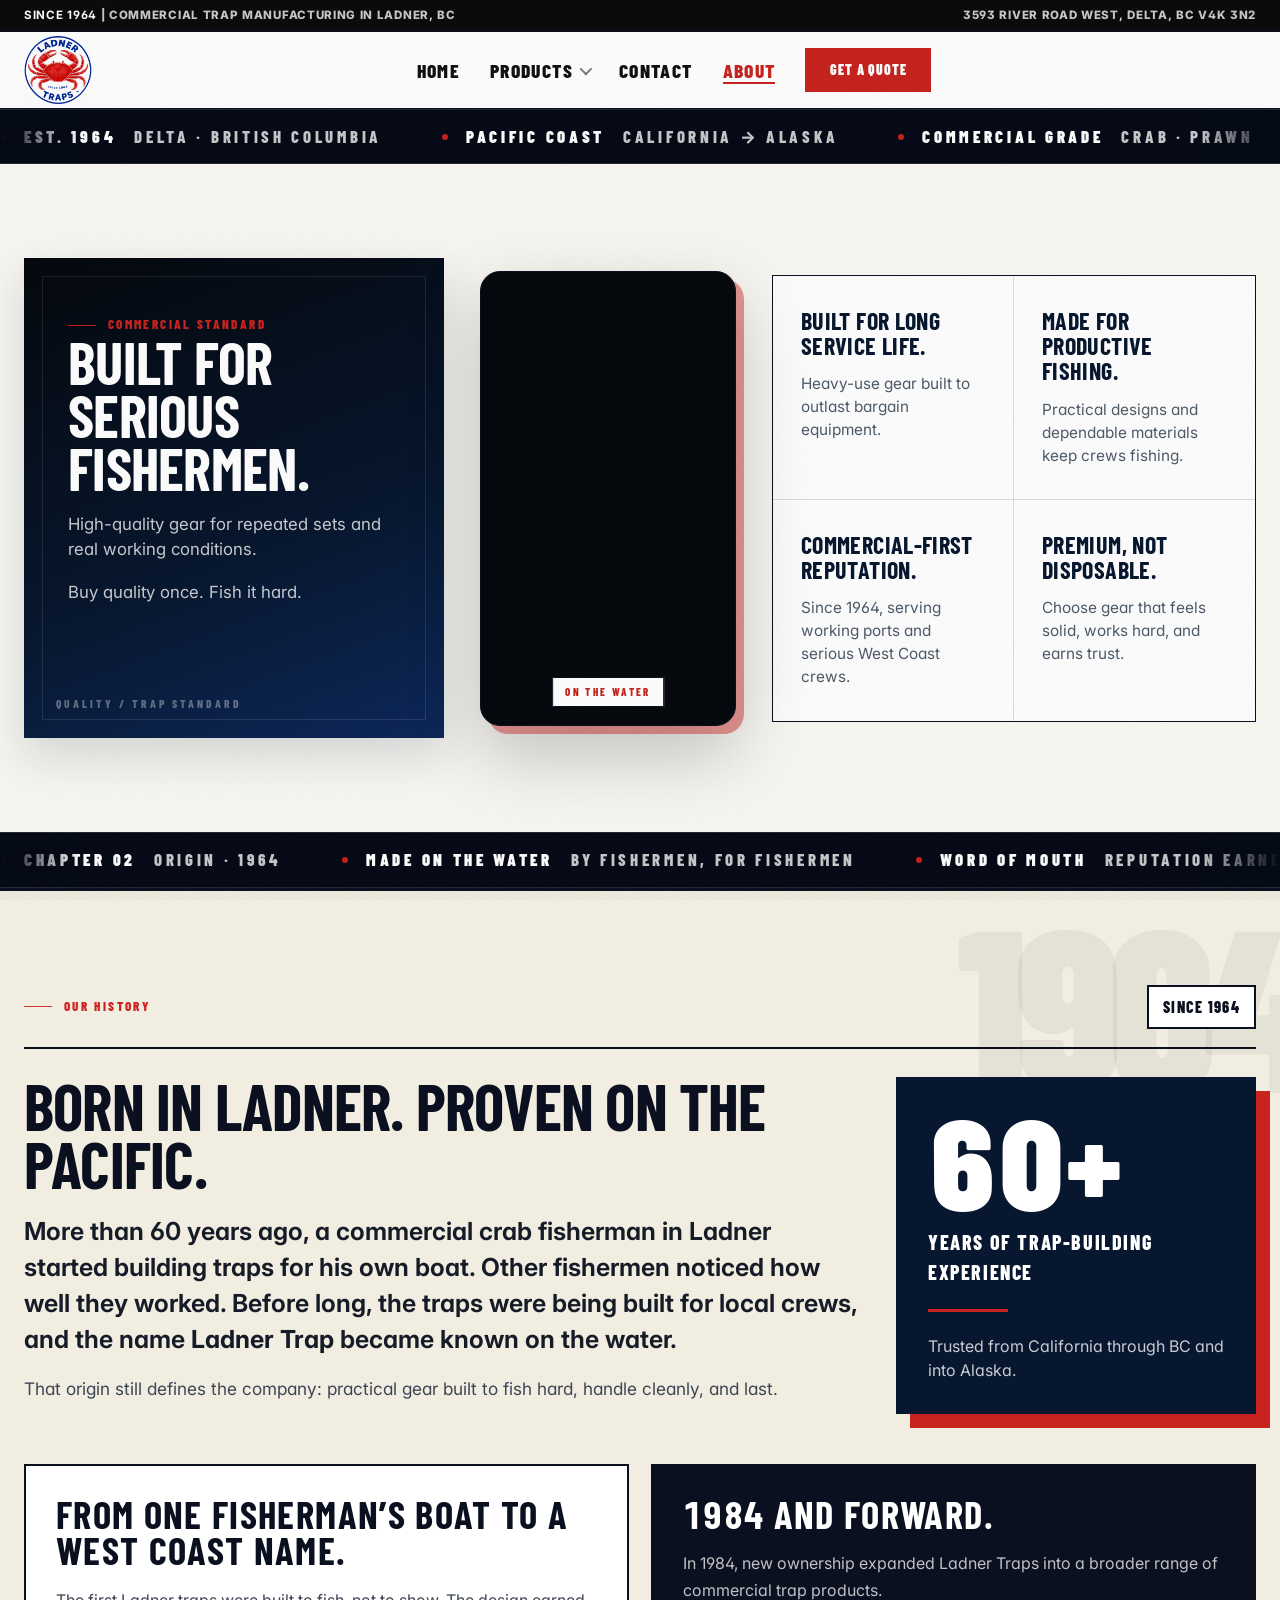
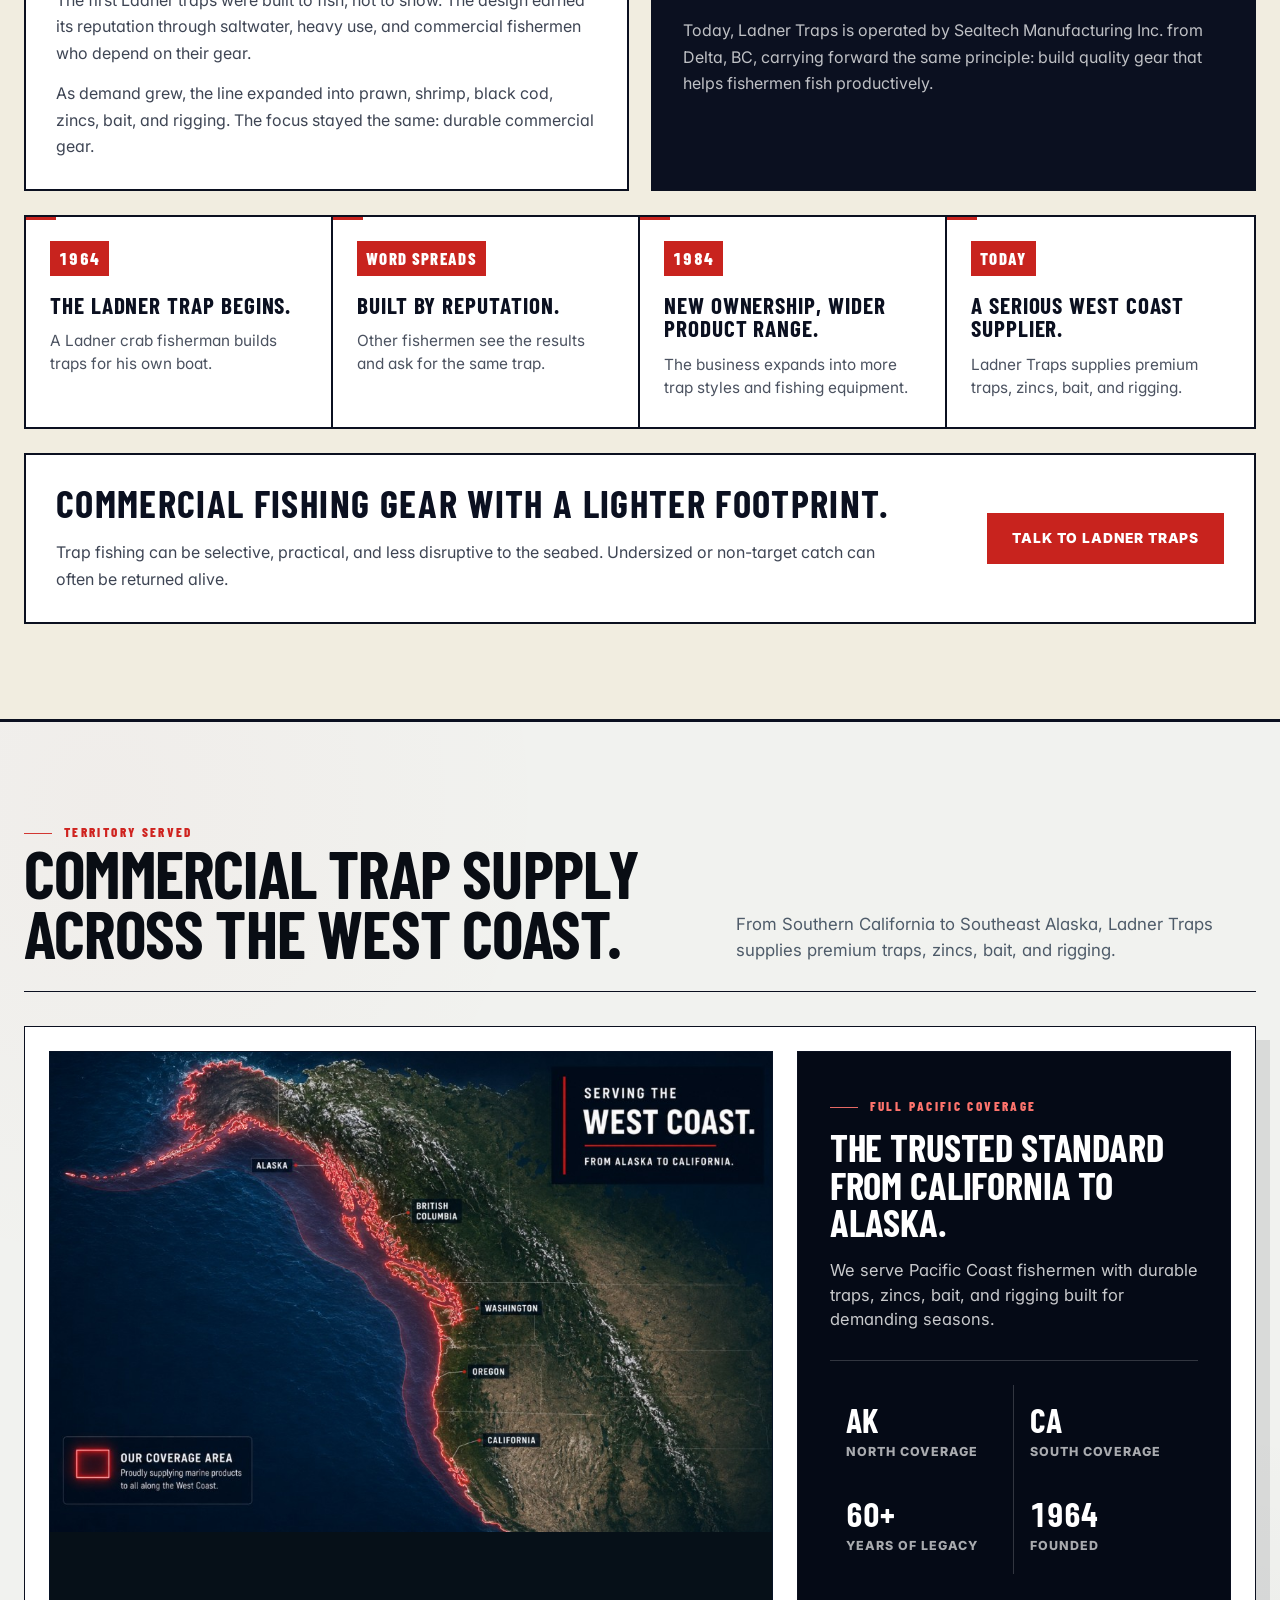
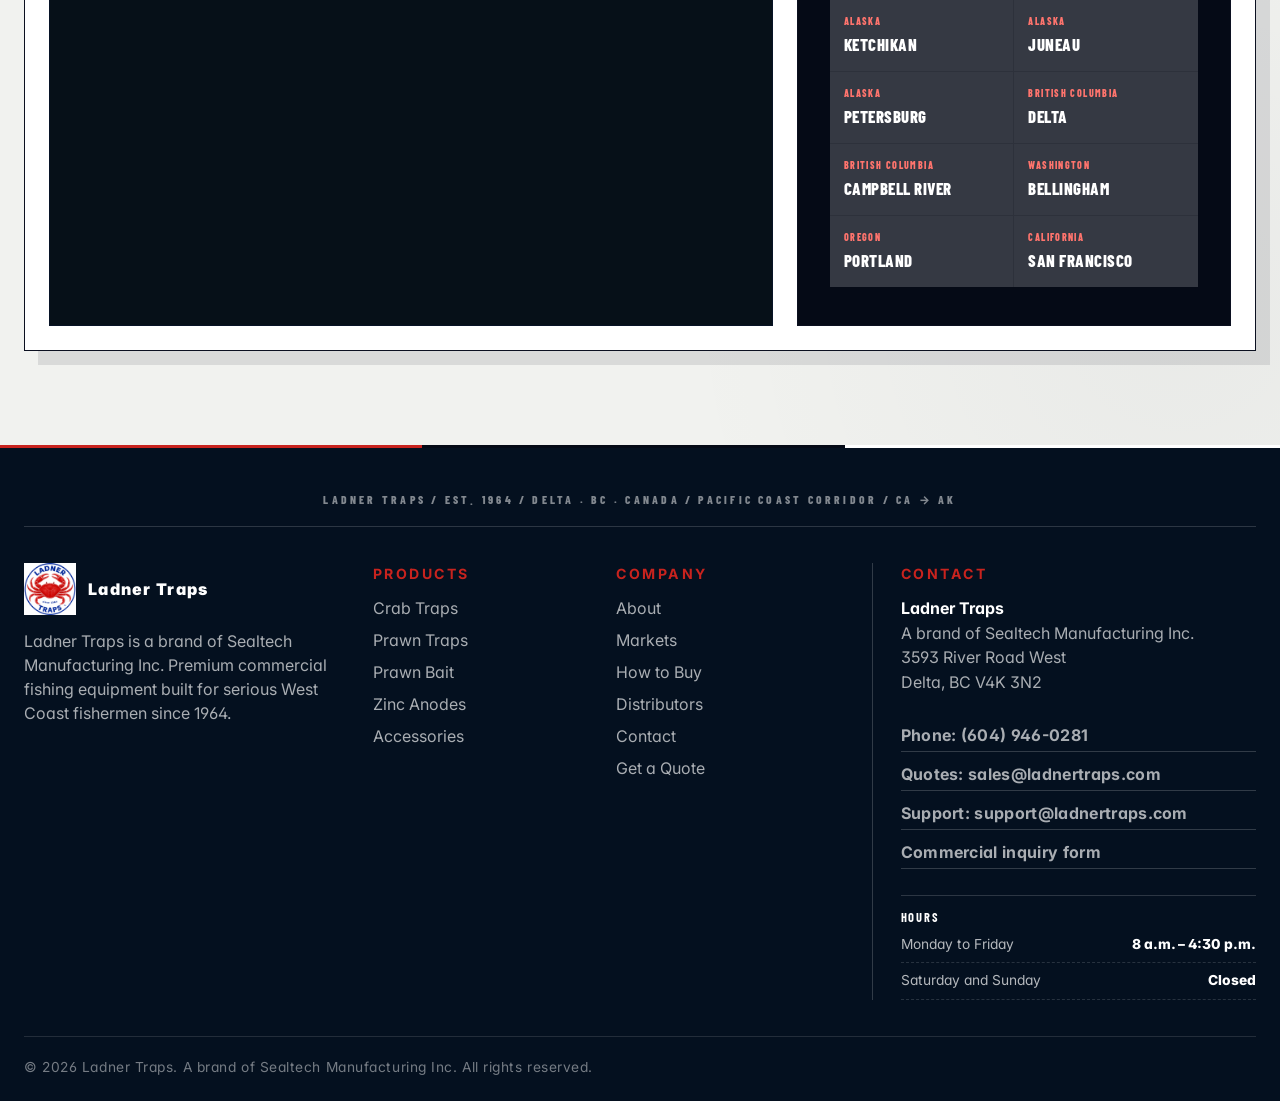
==== commit 8f882fb3: "Refactor West Coast territory map section in about.html: remove redundant elements and update CSS fo" ====
--- a/about.html
+++ b/about.html
@@ -195,22 +195,7 @@
 </div>
 <div class="territory-panel">
 <div aria-label="North America territory map showing Ladner Traps service coverage from California to Alaska" class="territory-map">
-<div class="map-title-card">
-<div class="eyebrow">West Coast territory</div>
-<h3>California to Alaska</h3>
-<p>A Pacific Coast supply corridor for commercial fishing ports.</p>
-<div class="map-badge-row">
-<span class="map-badge red">Commercial traps</span>
-<span class="map-badge">Anodes</span>
-<span class="map-badge">Bait</span>
-<span class="map-badge">Rigging</span>
-</div>
-</div>
-<div class="map-scale-card">
-<strong>Pacific Coast</strong>
-<span>Full West Coast service territory</span>
-</div>
-<img alt="North America map highlighting Ladner Traps West Coast service territory from California to Alaska" class="territory-real-map" src="assets/north-america-map-highlighting-ladner-traps-west-coast-service-territory-from-california-to-alaska.png"/>
+<img alt="Serving the West Coast from Alaska to California — Ladner Traps coverage area map" class="territory-real-map" src="assets/north-america-map-highlighting-ladner-traps-west-coast-service-territory-from-california-to-alaska.png"/>
 </div>
 <aside class="territory-info">
 <div>
--- a/css/base.css
+++ b/css/base.css
@@ -410,31 +410,19 @@
     }
     .territory-map {
       position: relative;
-      min-height: 590px;
+      min-height: 0;
       border-radius: 28px;
       overflow: hidden;
-      background:
-        radial-gradient(circle at 12% 18%, rgba(255,255,255,.18), transparent 24%),
-        radial-gradient(circle at 78% 80%, rgba(201,40,34,.12), transparent 24%),
-        linear-gradient(145deg, #09275d 0%, #0c3f82 48%, #0f6d9a 100%);
+      background: #061018;
       border: 1px solid rgba(11,36,99,.18);
       box-shadow: inset 0 1px 0 rgba(255,255,255,.28);
       isolation: isolate;
     }
     .territory-map::before {
-      content: "";
-      position: absolute;
-      inset: 0;
-      background-image:
-        linear-gradient(rgba(255,255,255,.075) 1px, transparent 1px),
-        linear-gradient(90deg, rgba(255,255,255,.075) 1px, transparent 1px);
-      background-size: 58px 58px;
-      mask-image: linear-gradient(180deg, transparent, #000 14%, #000 86%, transparent);
-      opacity: .45;
-      z-index: 0;
+      display: none;
     }
     .territory-map svg { position: relative; z-index: 1; width: 100%; height: 100%; min-height: 590px; display: block; }
-    .territory-real-map { width: 100%; height: 100%; min-height: 590px; object-fit: cover; display: block; position: relative; z-index: 1; }
+    .territory-real-map { width: 100%; height: auto; min-height: 0; object-fit: contain; display: block; position: relative; z-index: 1; }
 
     .map-land { fill: #f7f0df; stroke: rgba(255,255,255,.72); stroke-width: 1.8; }
     .map-land-shadow { fill: rgba(0,0,0,.12); }
@@ -723,6 +711,27 @@
       box-shadow: inset 0 0 0 1px rgba(255,255,255,.06), inset 0 -48px 70px rgba(0,0,0,.18);
     }
     .zinc-photo img { width: 100%; max-height: 204px; object-fit: contain; filter: drop-shadow(0 18px 26px rgba(0,0,0,.44)); }
+    .zinc-photo-swap {
+      display: grid;
+      place-items: center;
+    }
+    .zinc-photo-swap img {
+      grid-area: 1 / 1;
+      width: 100%;
+      max-height: 204px;
+      object-fit: contain;
+      transition: opacity .25s ease;
+    }
+    .zinc-photo-swap .zinc-photo-hover {
+      opacity: 0;
+      pointer-events: none;
+    }
+    .zinc-card:hover .zinc-photo-swap .zinc-photo-primary {
+      opacity: 0;
+    }
+    .zinc-card:hover .zinc-photo-swap .zinc-photo-hover {
+      opacity: 1;
+    }
     .zinc-card-body { padding: 22px; display: flex; flex-direction: column; flex: 1; }
     .zinc-card-body h3 { color: var(--navy); font-size: 1.5rem; }
     .zinc-card-body p { margin-top: 10px; font-size: .95rem; }
@@ -878,7 +887,7 @@
       .product-grid { grid-template-columns: repeat(2, 1fr); }
       .quote-card { position: static; }
       .territory-map, .territory-info { min-height: auto; }
-      .territory-map svg, .territory-real-map { min-height: 460px; }
+      .territory-map svg, .territory-real-map { min-height: 0; }
     }
     @media (max-width: 640px) {
       .zinc-hero-panel { border-radius: 26px; padding: 22px; }
--- a/css/elevation.css
+++ b/css/elevation.css
@@ -1967,6 +1967,16 @@
 
 /* ---------- About teaser block on home + products pages ---------- */
 .about-teaser .section-head { border-bottom: 1.5px solid var(--rule) !important; }
+.about-teaser .btn-secondary {
+  color: var(--ink-deep) !important;
+  border-color: var(--rule) !important;
+  background: transparent !important;
+}
+.about-teaser .btn-secondary:hover {
+  color: #fff !important;
+  background: var(--ink-deep) !important;
+  border-color: var(--ink-deep) !important;
+}
 
 /* ---------- Products overview grouped by category ---------- */
 .products-overview .products-cat {
@@ -2306,11 +2316,10 @@
     width: 100%;
     height: auto !important;
     min-height: 0 !important;
-    aspect-ratio: 4 / 5;
-    max-height: min(62vh, 520px);
-    object-fit: cover;
-    /* Corridor sits on the right half of the landscape art */
-    object-position: 82% 42%;
+    aspect-ratio: auto;
+    max-height: none;
+    object-fit: contain;
+    object-position: center;
     display: block;
   }
   .map-scale-card {
@@ -2326,9 +2335,9 @@
 
 @media (max-width: 480px) and (orientation: portrait) {
   .territory-real-map {
-    aspect-ratio: 3 / 4;
-    object-position: 86% 40%;
-    max-height: min(58vh, 440px);
+    aspect-ratio: auto;
+    object-position: center;
+    max-height: none;
   }
   .map-title-card {
     padding: 16px !important;
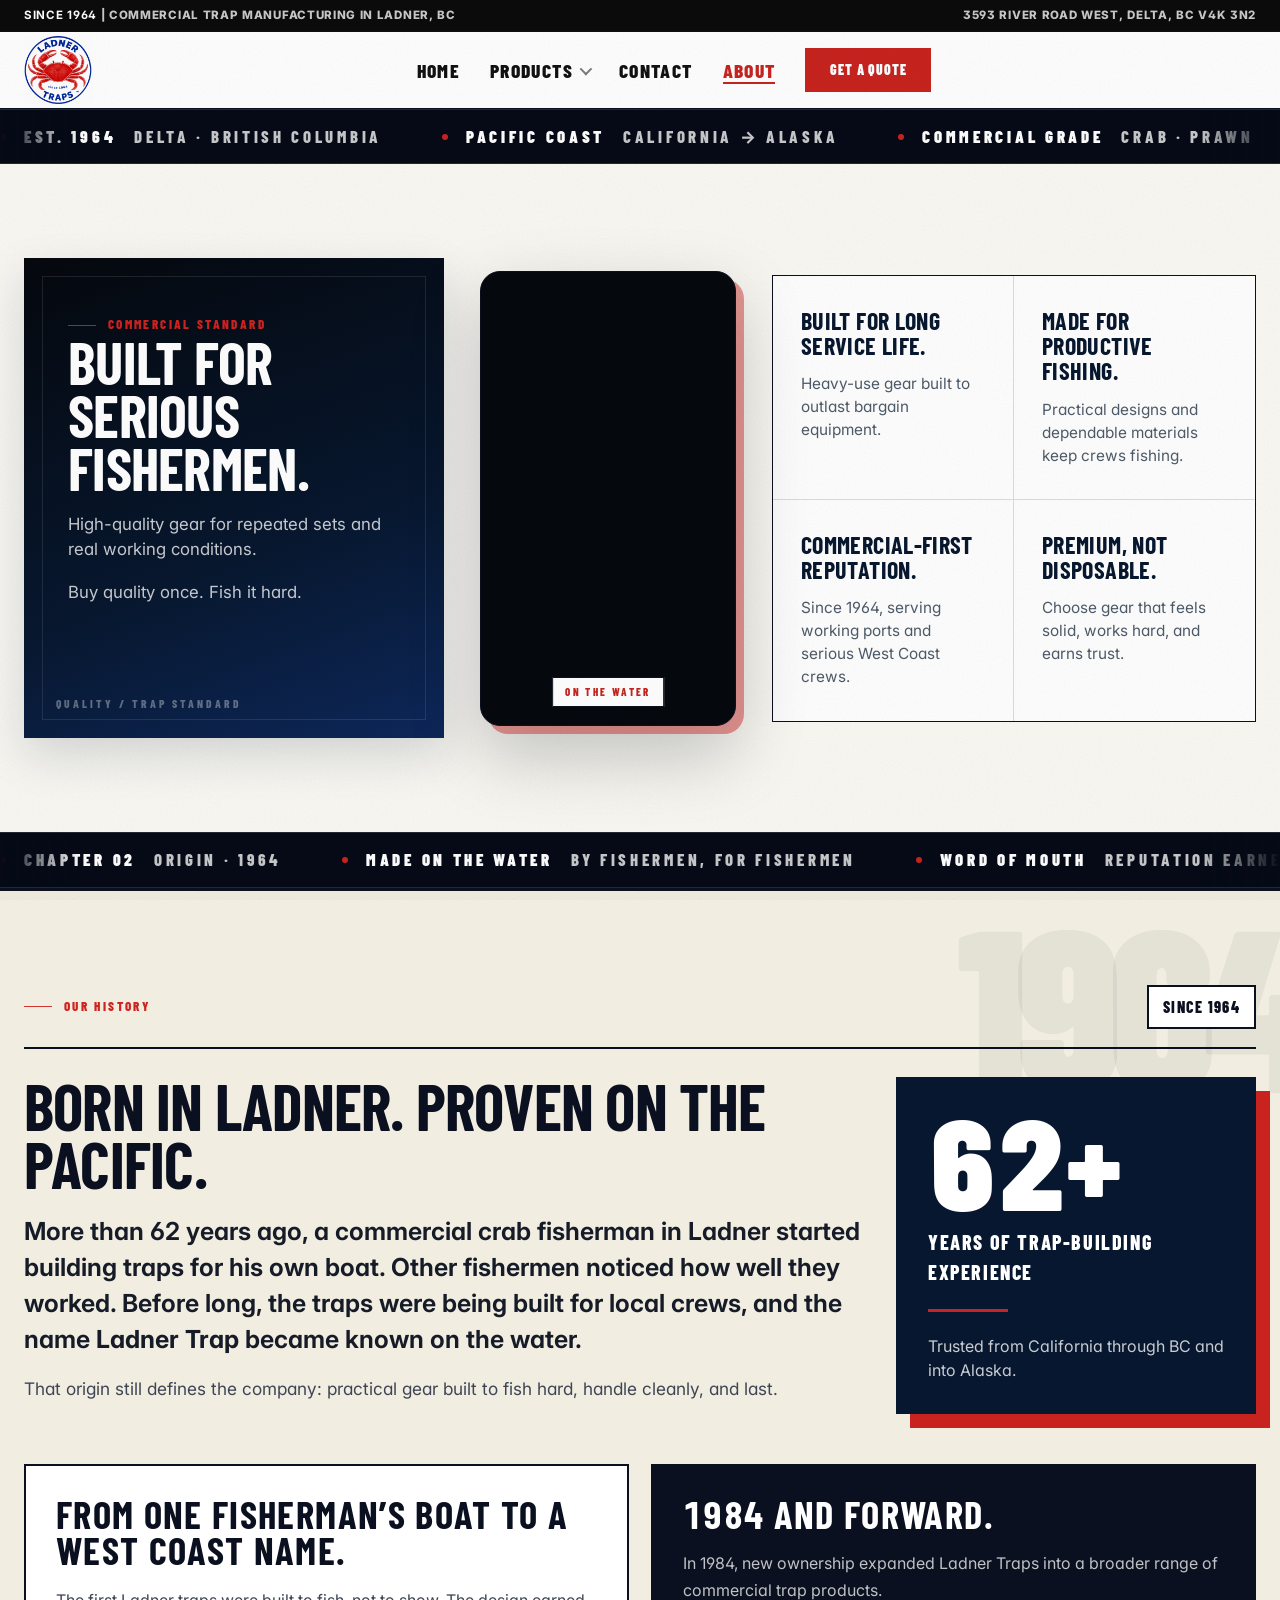
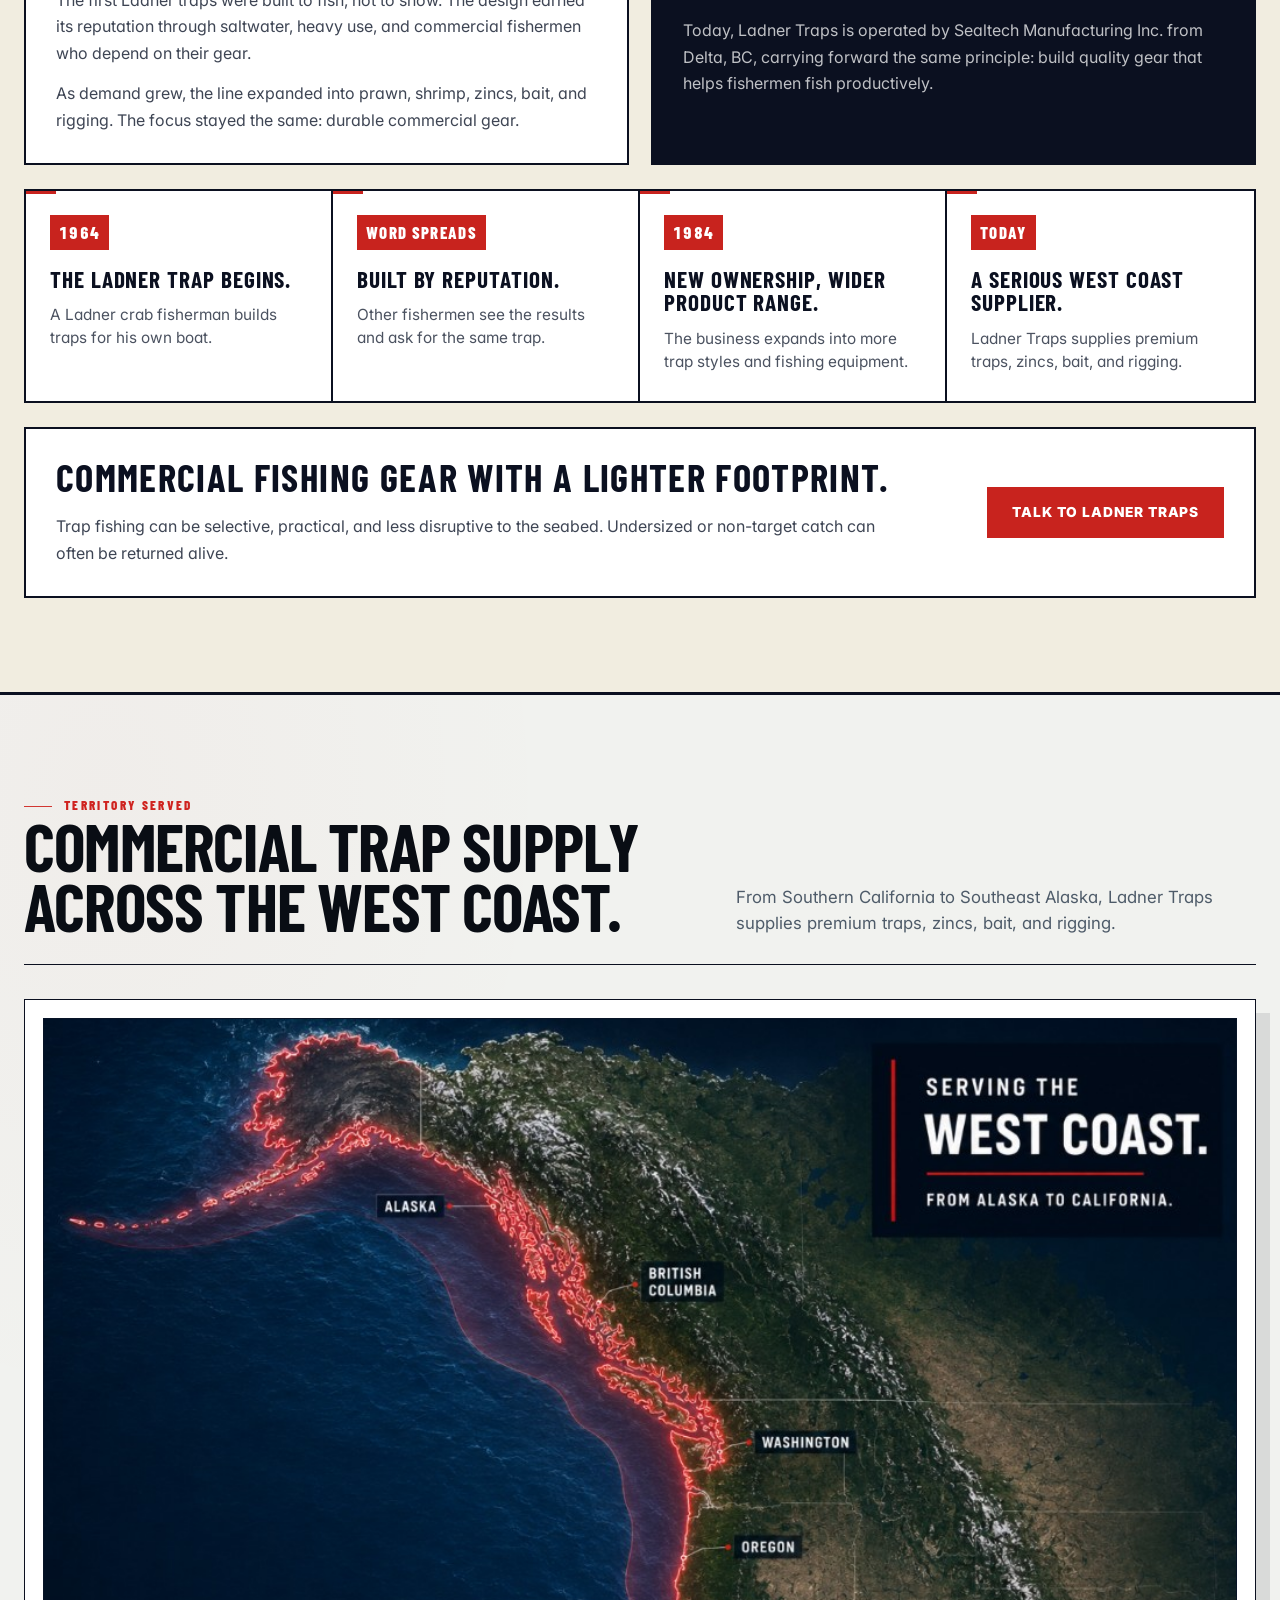
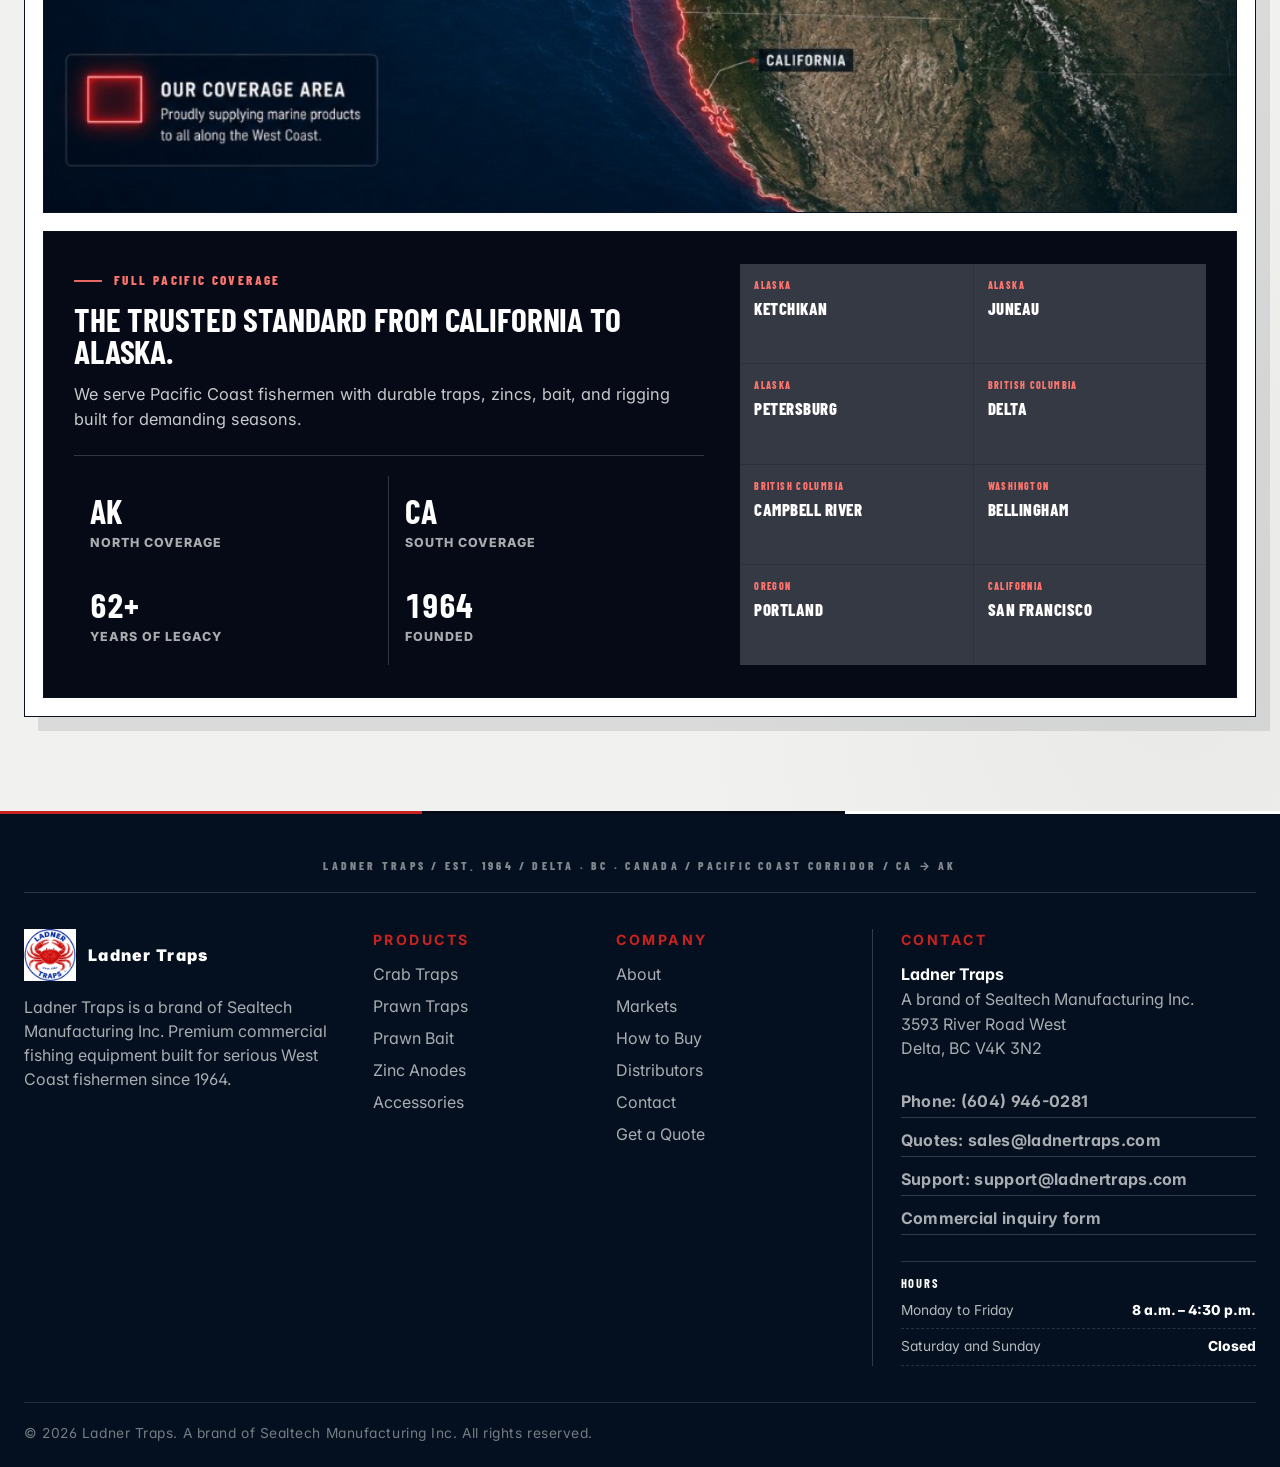
==== commit dbef7325: "Update about and index pages to reflect 62 years of trap-building experience; enhance contact page w" ====
--- a/about.html
+++ b/about.html
@@ -148,11 +148,11 @@
 <div class="history-hero">
 <div class="history-copy">
 <h2 id="history-title">Born in Ladner. Proven on the Pacific.</h2>
-<p class="history-lead">More than 60 years ago, a commercial crab fisherman in Ladner started building traps for his own boat. Other fishermen noticed how well they worked. Before long, the traps were being built for local crews, and the name <strong>Ladner Trap</strong> became known on the water.</p>
+<p class="history-lead">More than 62 years ago, a commercial crab fisherman in Ladner started building traps for his own boat. Other fishermen noticed how well they worked. Before long, the traps were being built for local crews, and the name <strong>Ladner Trap</strong> became known on the water.</p>
 <p>That origin still defines the company: practical gear built to fish hard, handle cleanly, and last.</p>
 </div>
 <div class="history-proof-card">
-<div class="proof-number">60+</div>
+<div class="proof-number">62+</div>
 <div class="proof-label">Years of trap-building experience</div>
 <div class="proof-line"></div>
 <p>Trusted from California through BC and into Alaska.</p>
@@ -162,7 +162,7 @@
 <article class="history-panel main-panel">
 <h3>From one fisherman’s boat to a West Coast name.</h3>
 <p>The first Ladner traps were built to fish, not to show. The design earned its reputation through saltwater, heavy use, and commercial fishermen who depend on their gear.</p>
-<p>As demand grew, the line expanded into prawn, shrimp, black cod, zincs, bait, and rigging. The focus stayed the same: durable commercial gear.</p>
+<p>As demand grew, the line expanded into prawn, shrimp, zincs, bait, and rigging. The focus stayed the same: durable commercial gear.</p>
 </article>
 <article class="history-panel dark-panel">
 <h3>1984 and forward.</h3>
@@ -205,7 +205,7 @@
 <div class="coverage-stat">
 <div><b>AK</b><span>North coverage</span></div>
 <div><b>CA</b><span>South coverage</span></div>
-<div><b>60+</b><span>Years of legacy</span></div>
+<div><b>62+</b><span>Years of legacy</span></div>
 <div><b>1964</b><span>Founded</span></div>
 </div>
 </div>
--- a/css/base.css
+++ b/css/base.css
@@ -398,25 +398,26 @@
     .markets { background: #ffffff; }
     .territory-panel {
       display: grid;
-      grid-template-columns: minmax(0, 1.25fr) minmax(320px, .75fr);
-      gap: 24px;
+      grid-template-columns: 1fr;
+      gap: 18px;
       align-items: stretch;
       background: linear-gradient(135deg, #f8fbfe 0%, #ffffff 52%, #f5f1e9 100%);
       border: 1px solid var(--line);
       border-radius: 34px;
-      padding: 24px;
+      padding: 18px;
       box-shadow: var(--shadow);
       overflow: hidden;
     }
     .territory-map {
       position: relative;
       min-height: 0;
-      border-radius: 28px;
+      border-radius: 22px;
       overflow: hidden;
       background: #061018;
       border: 1px solid rgba(11,36,99,.18);
       box-shadow: inset 0 1px 0 rgba(255,255,255,.28);
       isolation: isolate;
+      line-height: 0;
     }
     .territory-map::before {
       display: none;
@@ -472,14 +473,15 @@
     .territory-info {
       background: var(--navy);
       color: white;
-      border-radius: 28px;
+      border-radius: 22px;
       padding: 30px;
-      display: flex;
-      flex-direction: column;
-      justify-content: space-between;
-      position: relative;
-      overflow: hidden;
-      min-height: 590px;
+      display: grid;
+      grid-template-columns: minmax(0, 1.15fr) minmax(0, .85fr);
+      gap: 28px 36px;
+      align-items: start;
+      position: relative;
+      overflow: hidden;
+      min-height: 0;
     }
     .territory-info::after {
       content: "";
@@ -492,13 +494,13 @@
       filter: blur(6px);
     }
     .territory-info .eyebrow { color: #ff746d; }
-    .territory-info h3 { margin-top: 12px; color: white; font-size: clamp(2rem, 3vw, 3.1rem); line-height: .98; }
-    .territory-info p { margin-top: 16px; color: rgba(255,255,255,.78); font-size: 1.03rem; }
-    .coverage-stat { margin-top: 28px; padding-top: 24px; border-top: 1px solid rgba(255,255,255,.18); display: grid; grid-template-columns: 1fr 1fr; gap: 14px; position: relative; z-index: 1; }
+    .territory-info h3 { margin-top: 12px; color: white; font-size: clamp(1.85rem, 2.6vw, 2.7rem); line-height: .98; }
+    .territory-info p { margin-top: 14px; color: rgba(255,255,255,.78); font-size: 1.02rem; }
+    .coverage-stat { margin-top: 24px; padding-top: 20px; border-top: 1px solid rgba(255,255,255,.18); display: grid; grid-template-columns: 1fr 1fr; gap: 14px; position: relative; z-index: 1; }
     .coverage-stat div { background: rgba(255,255,255,.08); border: 1px solid rgba(255,255,255,.13); border-radius: 18px; padding: 15px; }
     .coverage-stat b { display: block; font-family: Fraunces, Georgia, serif; font-size: 2rem; line-height: 1; color: white; }
     .coverage-stat span { display: block; margin-top: 6px; color: rgba(255,255,255,.66); font-size: .78rem; text-transform: uppercase; letter-spacing: .08em; font-weight: 800; }
-    .region-list { display: grid; grid-template-columns: repeat(2, 1fr); gap: 10px; margin-top: 26px; position: relative; z-index: 1; }
+    .region-list { display: grid; grid-template-columns: repeat(2, 1fr); gap: 10px; margin-top: 0; position: relative; z-index: 1; align-self: stretch; }
     .region { border: 1px solid rgba(255,255,255,.13); border-radius: 16px; padding: 13px; background: rgba(255,255,255,.08); color: white; font-weight: 800; }
     .region small { display: block; color: #ff746d; text-transform: uppercase; letter-spacing: .08em; font-size: .66rem; margin-bottom: 3px; }
 
@@ -523,6 +525,14 @@
     .dist-card p { margin-top: 10px; }
     .dist-card .tagline { color: var(--red); font-weight: 900; text-transform: uppercase; letter-spacing: .1em; font-size: .75rem; }
     .dist-logo-wrap { min-height: 88px; display: flex; align-items: center; justify-content: flex-start; margin-bottom: 22px; padding-bottom: 20px; border-bottom: 1px solid var(--line); }
+    .dist-logo-wrap--dark {
+      background: #0b0b0b;
+      border-radius: 12px;
+      padding: 14px 16px 14px;
+      margin-bottom: 22px;
+      border-bottom: none;
+      min-height: 0;
+    }
     .dist-logo { max-height: 62px; max-width: 260px; width: auto; object-fit: contain; }
     .dist-card:nth-child(2) .dist-logo { max-height: 70px; }
     .dist-meta { display: inline-flex; align-items: center; gap: 8px; margin-top: 18px; padding: 9px 12px; border-radius: 999px; background: rgba(11,36,99,.07); color: var(--navy); font-size: .82rem; font-weight: 850; }
@@ -887,6 +897,7 @@
       .product-grid { grid-template-columns: repeat(2, 1fr); }
       .quote-card { position: static; }
       .territory-map, .territory-info { min-height: auto; }
+      .territory-info { grid-template-columns: 1fr; gap: 22px; }
       .territory-map svg, .territory-real-map { min-height: 0; }
     }
     @media (max-width: 640px) {
--- a/css/elevation.css
+++ b/css/elevation.css
@@ -608,12 +608,12 @@
 .territory-info {
   background: var(--ink-deep) !important;
   border: 1.5px solid var(--rule) !important;
-  padding: 38px 32px !important;
+  padding: 32px 30px !important;
 }
 .territory-info::after { display: none; }
 .territory-info h3 {
   font-family: "Barlow Condensed", Inter, sans-serif !important;
-  font-size: clamp(2rem, 3vw, 2.9rem) !important;
+  font-size: clamp(1.85rem, 2.6vw, 2.55rem) !important;
 }
 .coverage-stat {
   border-top: 1px solid rgba(255,255,255,.18) !important;
@@ -852,7 +852,7 @@
   color: #fff;
   text-shadow: 0 4px 12px rgba(0,0,0,.25);
   font-variant-numeric: tabular-nums;
-  min-width: 1.15em;
+  min-width: 1.6em;
   text-align: center;
 }
 .hero-heritage-tag .heritage-text {
@@ -2376,7 +2376,7 @@
 
 /* Traps category hub */
 .accessory-grid.traps-lineup-grid {
-  grid-template-columns: repeat(3, minmax(0, 1fr));
+  grid-template-columns: repeat(2, minmax(0, 1fr));
 }
 a.accessory-card {
   text-decoration: none;
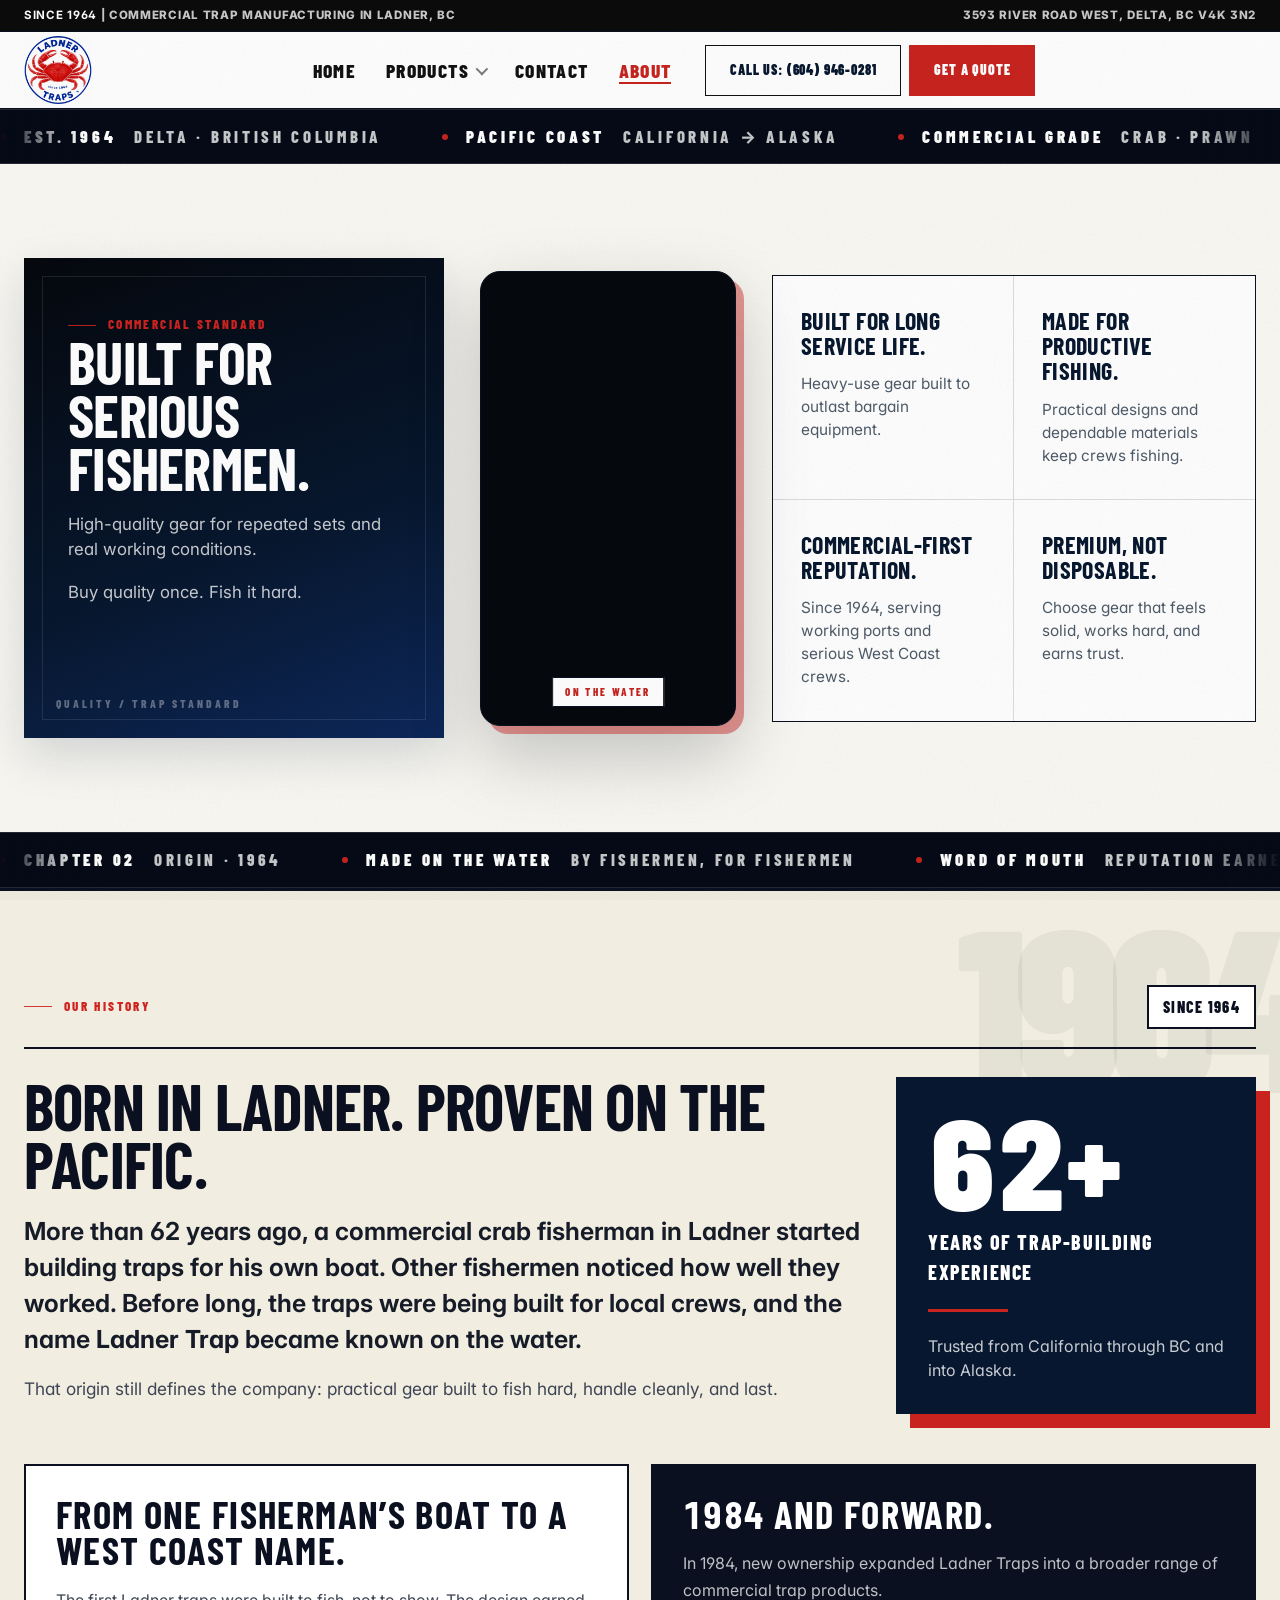
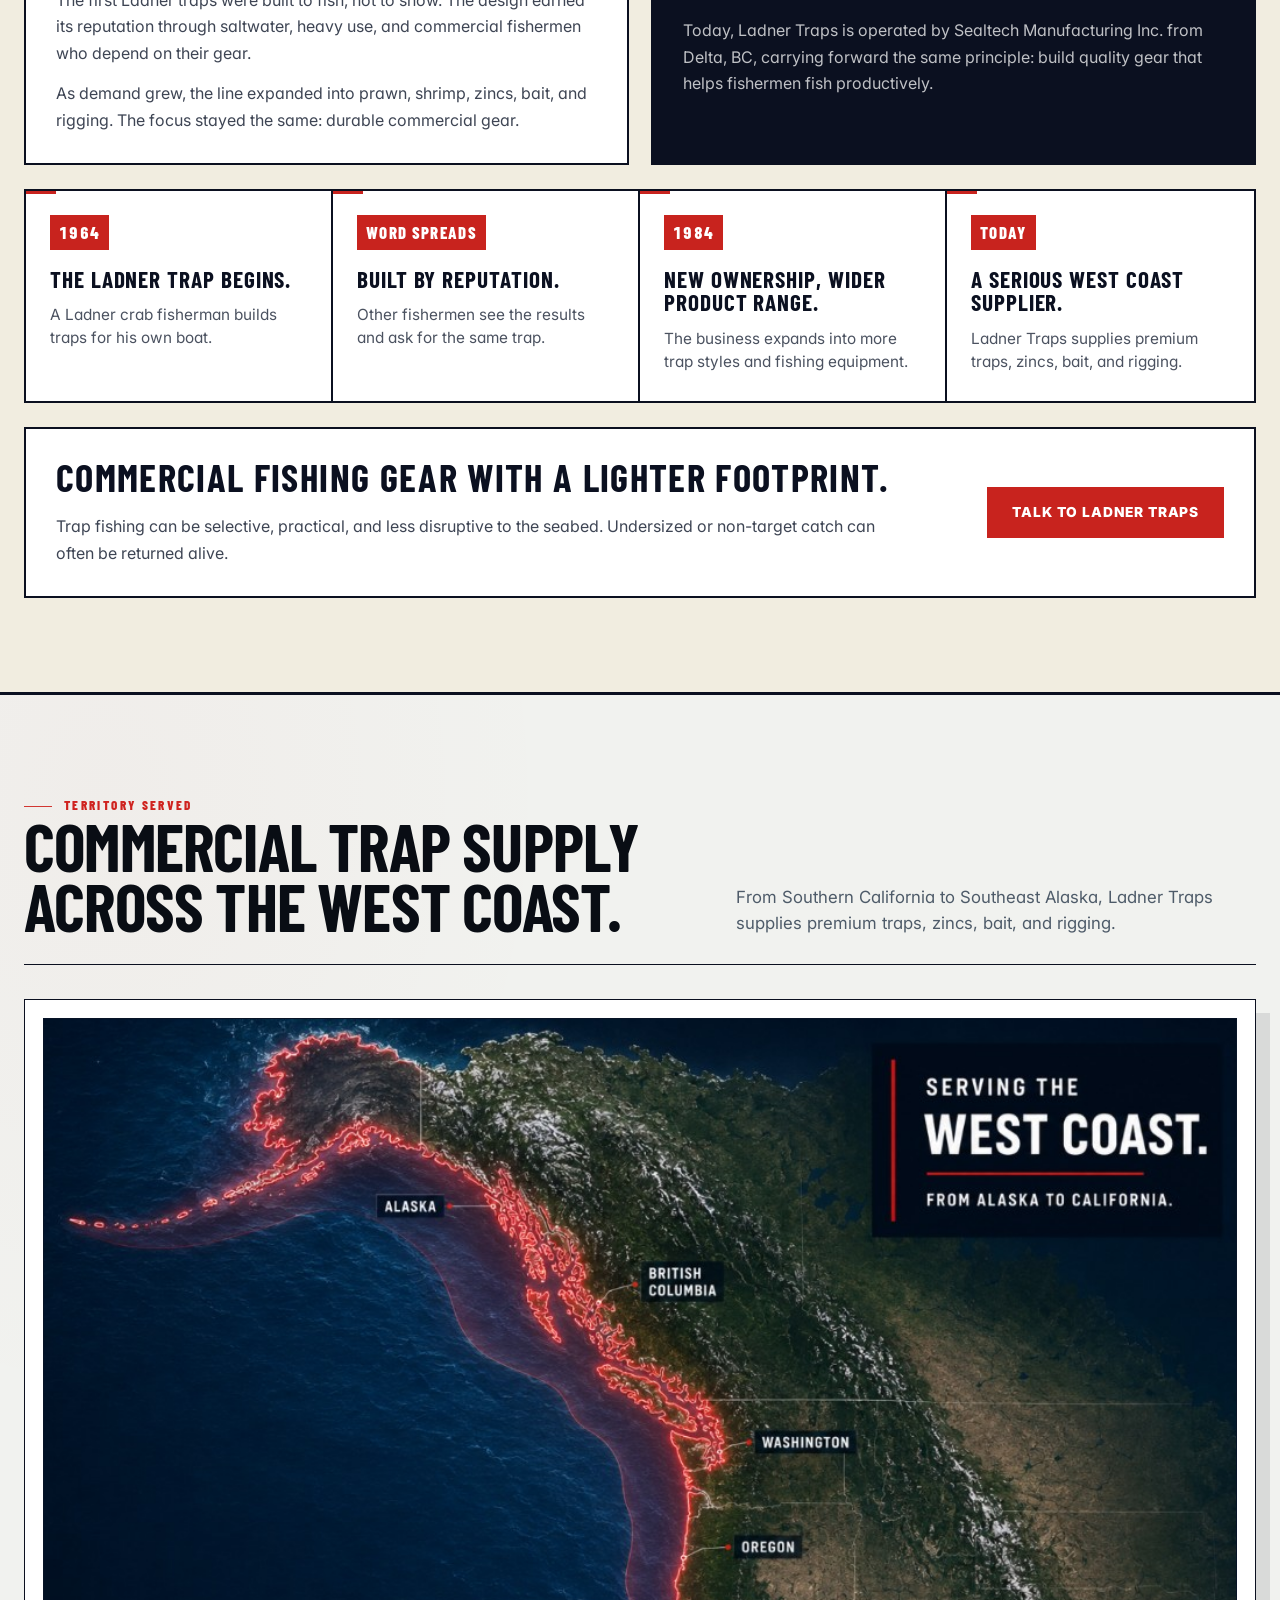
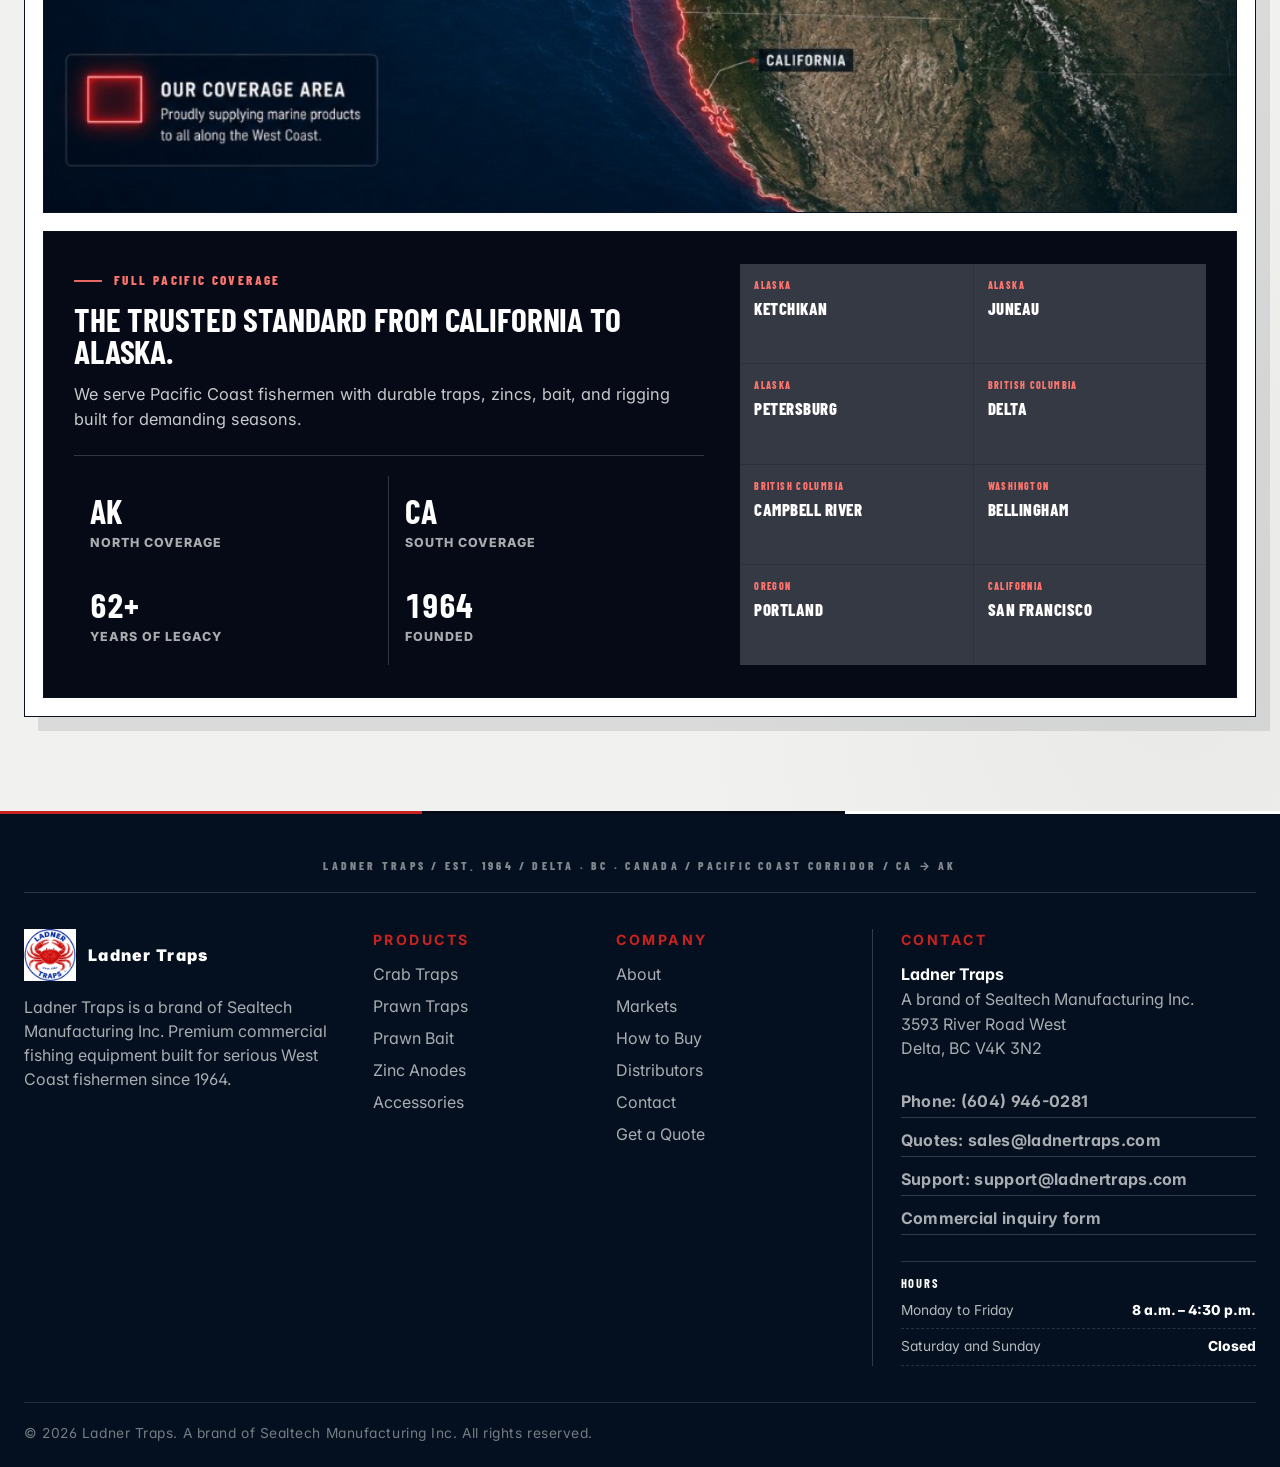
==== commit b592788a: "Add call-to-action buttons for phone and quote across multiple pages, enhancing user accessibility a" ====
--- a/about.html
+++ b/about.html
@@ -1,25 +1,27 @@
 <!DOCTYPE html>
 <html lang="en">
 <head>
+<!-- Google Tag Manager -->
+<script>(function(w,d,s,l,i){w[l]=w[l]||[];w[l].push({'gtm.start':
+new Date().getTime(),event:'gtm.js'});var f=d.getElementsByTagName(s)[0],
+j=d.createElement(s),dl=l!='dataLayer'?'&l='+l:'';j.async=true;j.src=
+'https://www.googletagmanager.com/gtm.js?id='+i+dl;f.parentNode.insertBefore(j,f);
+})(window,document,'script','dataLayer','GTM-NWLPRQVZ');</script>
+<!-- End Google Tag Manager -->
 <meta charset="utf-8"/>
 <meta content="width=device-width, initial-scale=1" name="viewport"/>
 <link rel="icon" href="assets/favicon.png" type="image/png"/>
 <link rel="apple-touch-icon" href="assets/favicon.png"/>
 <title>About Ladner Traps | History & Pacific Coast Territory</title>
 <meta content="Born in Ladner, BC in 1964. The Ladner Traps story, our commercial quality standard, and the Pacific Coast territory we supply from California to Alaska." name="description"/>
-<!-- Google tag (gtag.js) -->
-<script async src="https://www.googletagmanager.com/gtag/js?id=G-1GWHH8HS12"></script>
-<script>
-  window.dataLayer = window.dataLayer || [];
-  function gtag(){dataLayer.push(arguments);}
-  gtag('js', new Date());
-
-  gtag('config', 'G-1GWHH8HS12');
-</script>
 <link rel="stylesheet" href="css/base.css"/>
 <link rel="stylesheet" href="css/elevation.css"/>
 </head>
 <body>
+<!-- Google Tag Manager (noscript) -->
+<noscript><iframe src="https://www.googletagmanager.com/ns.html?id=GTM-NWLPRQVZ"
+height="0" width="0" style="display:none;visibility:hidden"></iframe></noscript>
+<!-- End Google Tag Manager (noscript) -->
 <div class="topbar">
   <div class="container">
     <span><strong>Since 1964</strong> | Commercial trap manufacturing in Ladner, BC</span>
@@ -72,12 +74,12 @@
 </a>
 <a class="mm-card" href="/products/prawn-bait">
   <div class="mm-card-thumb">
-    <img alt="Prawn Bait" src="assets/super-prawn-bait-pellets-pail.webp"/>
-    <span class="mm-card-badge">Super Bait</span>
-  </div>
-  <div class="mm-card-meta">
-    <strong>Prawn Bait</strong>
-    <span>Premier Canadian distributor — pellets & oil.</span>
+    <img alt="Skretting Prawn Bait" src="assets/products/csp-2993.jpg"/>
+    <span class="mm-card-badge">Skretting</span>
+  </div>
+  <div class="mm-card-meta">
+    <strong>Skretting Prawn Bait</strong>
+    <span>Premier Canadian distributor for Skretting prawn bait.</span>
   </div>
 </a>
 <a class="mm-card" href="/products/zinc-anodes">
@@ -110,9 +112,13 @@
 </div>
 <a href="/contact">Contact</a>
 <a href="/about" class="is-active">About</a>
+<div class="nav-header-ctas">
+<a class="btn btn-light" href="tel:+16049460281">Call Us: (604) 946-0281</a>
 <a class="btn btn-primary" href="/contact#quote">Get a Quote</a>
+</div>
 </nav>
 <div class="nav-actions">
+<a class="btn btn-light mobile-toggle" href="tel:+16049460281" aria-label="Call us at (604) 946-0281">Call</a>
 <a class="btn btn-primary mobile-toggle" href="/contact#quote">Quote</a>
 </div>
 </div>
--- a/css/base.css
+++ b/css/base.css
@@ -150,7 +150,7 @@
       background: #05080d;
       box-shadow: 0 35px 100px rgba(0,0,0,.22);
       min-height: 0;
-      max-height: 460px;
+      max-height: 520px;
       height: 100%;
       align-self: stretch;
       border: 1px solid rgba(255,255,255,.12);
@@ -165,6 +165,7 @@
       width: 100%;
       height: 100%;
       object-fit: cover;
+      object-position: center 65%;
       display: block;
     }
     .hero-card {
@@ -525,14 +526,6 @@
     .dist-card p { margin-top: 10px; }
     .dist-card .tagline { color: var(--red); font-weight: 900; text-transform: uppercase; letter-spacing: .1em; font-size: .75rem; }
     .dist-logo-wrap { min-height: 88px; display: flex; align-items: center; justify-content: flex-start; margin-bottom: 22px; padding-bottom: 20px; border-bottom: 1px solid var(--line); }
-    .dist-logo-wrap--dark {
-      background: #0b0b0b;
-      border-radius: 12px;
-      padding: 14px 16px 14px;
-      margin-bottom: 22px;
-      border-bottom: none;
-      min-height: 0;
-    }
     .dist-logo { max-height: 62px; max-width: 260px; width: auto; object-fit: contain; }
     .dist-card:nth-child(2) .dist-logo { max-height: 70px; }
     .dist-meta { display: inline-flex; align-items: center; gap: 8px; margin-top: 18px; padding: 9px 12px; border-radius: 999px; background: rgba(11,36,99,.07); color: var(--navy); font-size: .82rem; font-weight: 850; }
--- a/css/elevation.css
+++ b/css/elevation.css
@@ -213,7 +213,7 @@
   position: relative;
   z-index: 2;
   min-height: 0;
-  max-height: 460px;
+  max-height: 520px;
   height: 100%;
   align-self: stretch;
 }
@@ -221,6 +221,7 @@
   width: 100%;
   height: 100%;
   object-fit: cover;
+  object-position: center 65%;
 }
 
 /* Hero card → "specification plate" */
@@ -799,7 +800,28 @@
   position: relative;
 }
 /* The Quote button keeps its own button padding, but still centers cleanly */
-.navlinks > a.btn { align-self: center; }
+.navlinks > a.btn,
+.navlinks > .nav-header-ctas { align-self: center; }
+
+.nav-header-ctas {
+  display: inline-flex;
+  align-items: center;
+  gap: 8px;
+  margin-left: 4px;
+}
+.nav-header-ctas .btn { white-space: nowrap; }
+.navlinks a.btn-primary:hover { color: #fff; }
+.navlinks a.btn-light:hover { color: #fff; }
+
+@media (max-width: 1180px) and (min-width: 901px) {
+  .navlinks { gap: 18px !important; }
+  .nav-header-ctas { gap: 6px; }
+  .nav-header-ctas .btn {
+    padding-left: 14px;
+    padding-right: 14px;
+    font-size: .78rem;
+  }
+}
 
 /* Hover underline on top-level items (uses a pseudo so it doesn't change
    the box height and re-introduce a misalignment) */
@@ -929,7 +951,7 @@
   }
   .hero-video {
     height: auto;
-    max-height: 460px;
+    max-height: 520px;
     aspect-ratio: 16 / 9;
     min-height: 240px;
   }
@@ -1769,13 +1791,15 @@
     transition: transform 0.42s cubic-bezier(0.16, 1, 0.3, 1), visibility 0s;
   }
   .navlinks > a:not(.btn),
-  .navlinks > .nav-item {
+  .navlinks > .nav-item,
+  .navlinks > .nav-header-ctas {
     opacity: 0;
     transform: translateX(-18px);
   }
   body.is-nav-open .navlinks > a:not(.btn),
   body.is-nav-open .navlinks > .nav-item,
-  body.is-nav-open .navlinks > a.btn {
+  body.is-nav-open .navlinks > a.btn,
+  body.is-nav-open .navlinks > .nav-header-ctas {
     animation: nav-drawer-item-in 0.45s cubic-bezier(0.16, 1, 0.3, 1) both;
   }
   body.is-nav-open .navlinks > :nth-child(1) { animation-delay: 0.1s; }
@@ -1803,12 +1827,26 @@
     padding: 0 !important;
     border-bottom: 0;
   }
-  .navlinks > a.btn {
+  .navlinks > a.btn,
+  .navlinks > .nav-header-ctas {
     margin: 20px var(--nav-drawer-pad) 0;
     width: calc(100% - (var(--nav-drawer-pad) * 2));
     padding: 16px var(--nav-drawer-pad) !important;
     justify-content: center;
     border-bottom: 0;
+    box-sizing: border-box;
+  }
+  .navlinks > .nav-header-ctas {
+    display: flex;
+    flex-direction: column;
+    align-items: stretch;
+    gap: 10px;
+    padding: 0 !important;
+  }
+  .navlinks > .nav-header-ctas .btn {
+    width: 100%;
+    padding: 16px var(--nav-drawer-pad) !important;
+    justify-content: center;
     box-sizing: border-box;
   }
   .navlinks > a:not(.btn)::after,
@@ -1904,11 +1942,21 @@
   }
   .nav-actions .btn {
     width: auto;
+    white-space: nowrap;
   }
   .nav-actions .mobile-toggle {
     min-height: 46px;
-    padding-left: 16px;
-    padding-right: 16px;
+    padding-left: 12px;
+    padding-right: 12px;
+  }
+  .nav-actions .btn-light {
+    background: #fff !important;
+    color: var(--ink-deep);
+    border-color: var(--ink-deep);
+  }
+  .nav-actions .btn-light:hover {
+    background: var(--ink-deep) !important;
+    color: #fff;
   }
 }
 
@@ -1928,13 +1976,15 @@
   }
   body.is-nav-open .navlinks > a:not(.btn),
   body.is-nav-open .navlinks > .nav-item,
-  body.is-nav-open .navlinks > a.btn {
+  body.is-nav-open .navlinks > a.btn,
+  body.is-nav-open .navlinks > .nav-header-ctas {
     animation: none !important;
     opacity: 1;
     transform: none;
   }
   .navlinks > a:not(.btn),
-  .navlinks > .nav-item {
+  .navlinks > .nav-item,
+  .navlinks > .nav-header-ctas {
     opacity: 1;
     transform: none;
   }
@@ -2259,7 +2309,7 @@
     width: 100%;
     height: 100%;
     object-fit: cover;
-    object-position: center;
+    object-position: center 65%;
   }
   .quality-video {
     width: min(78vw, 280px);
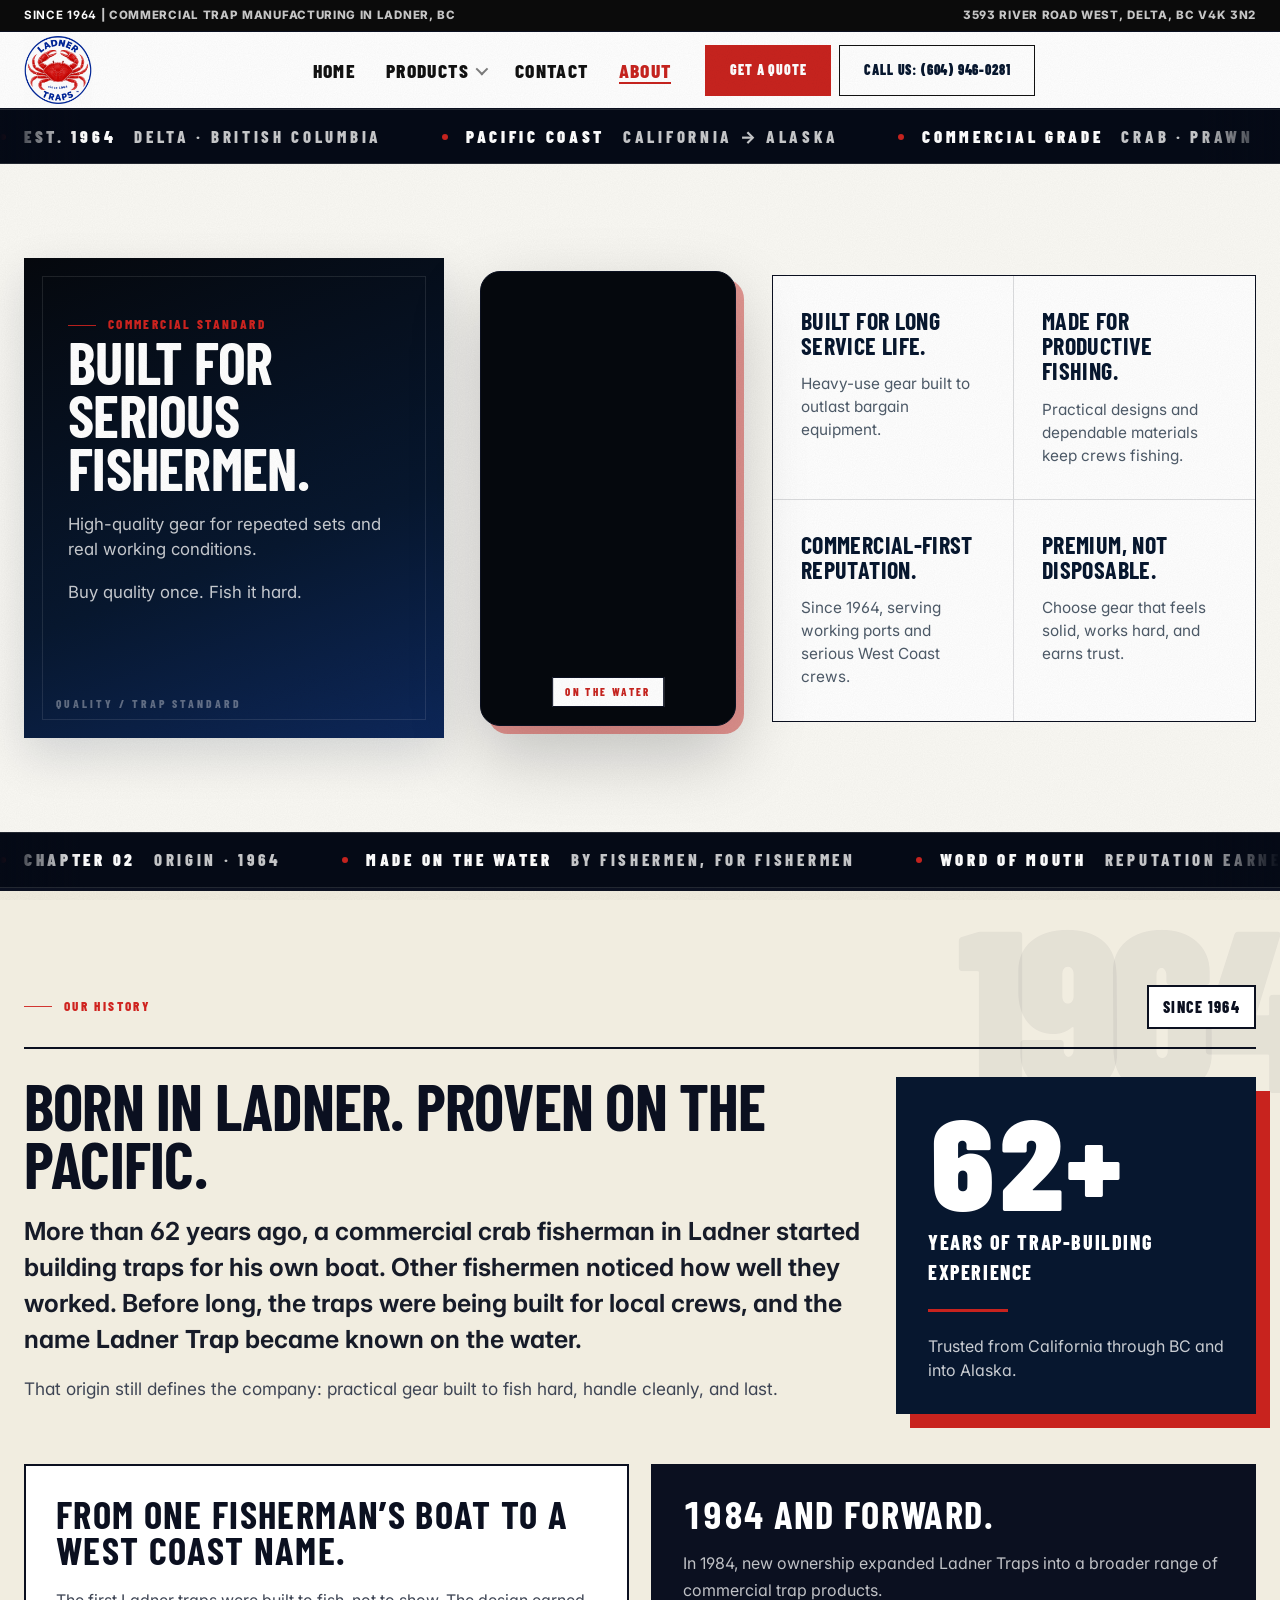
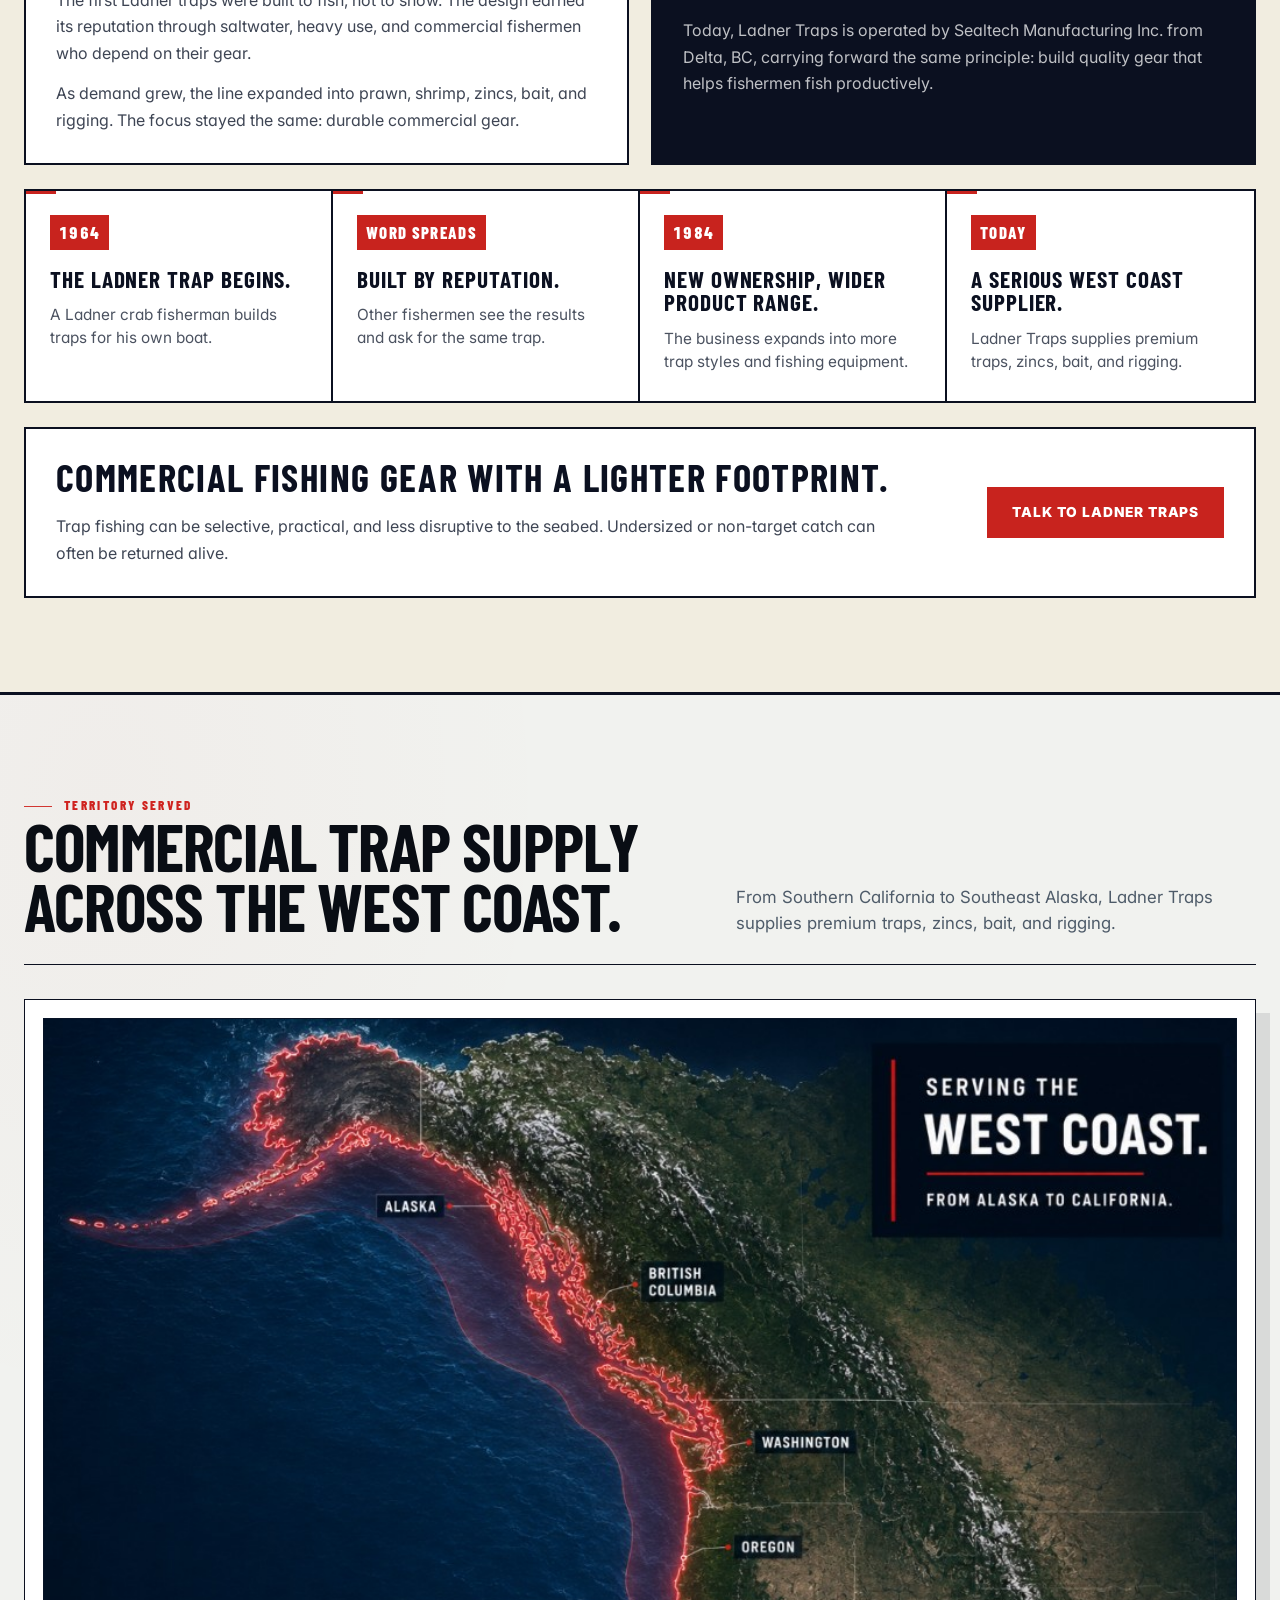
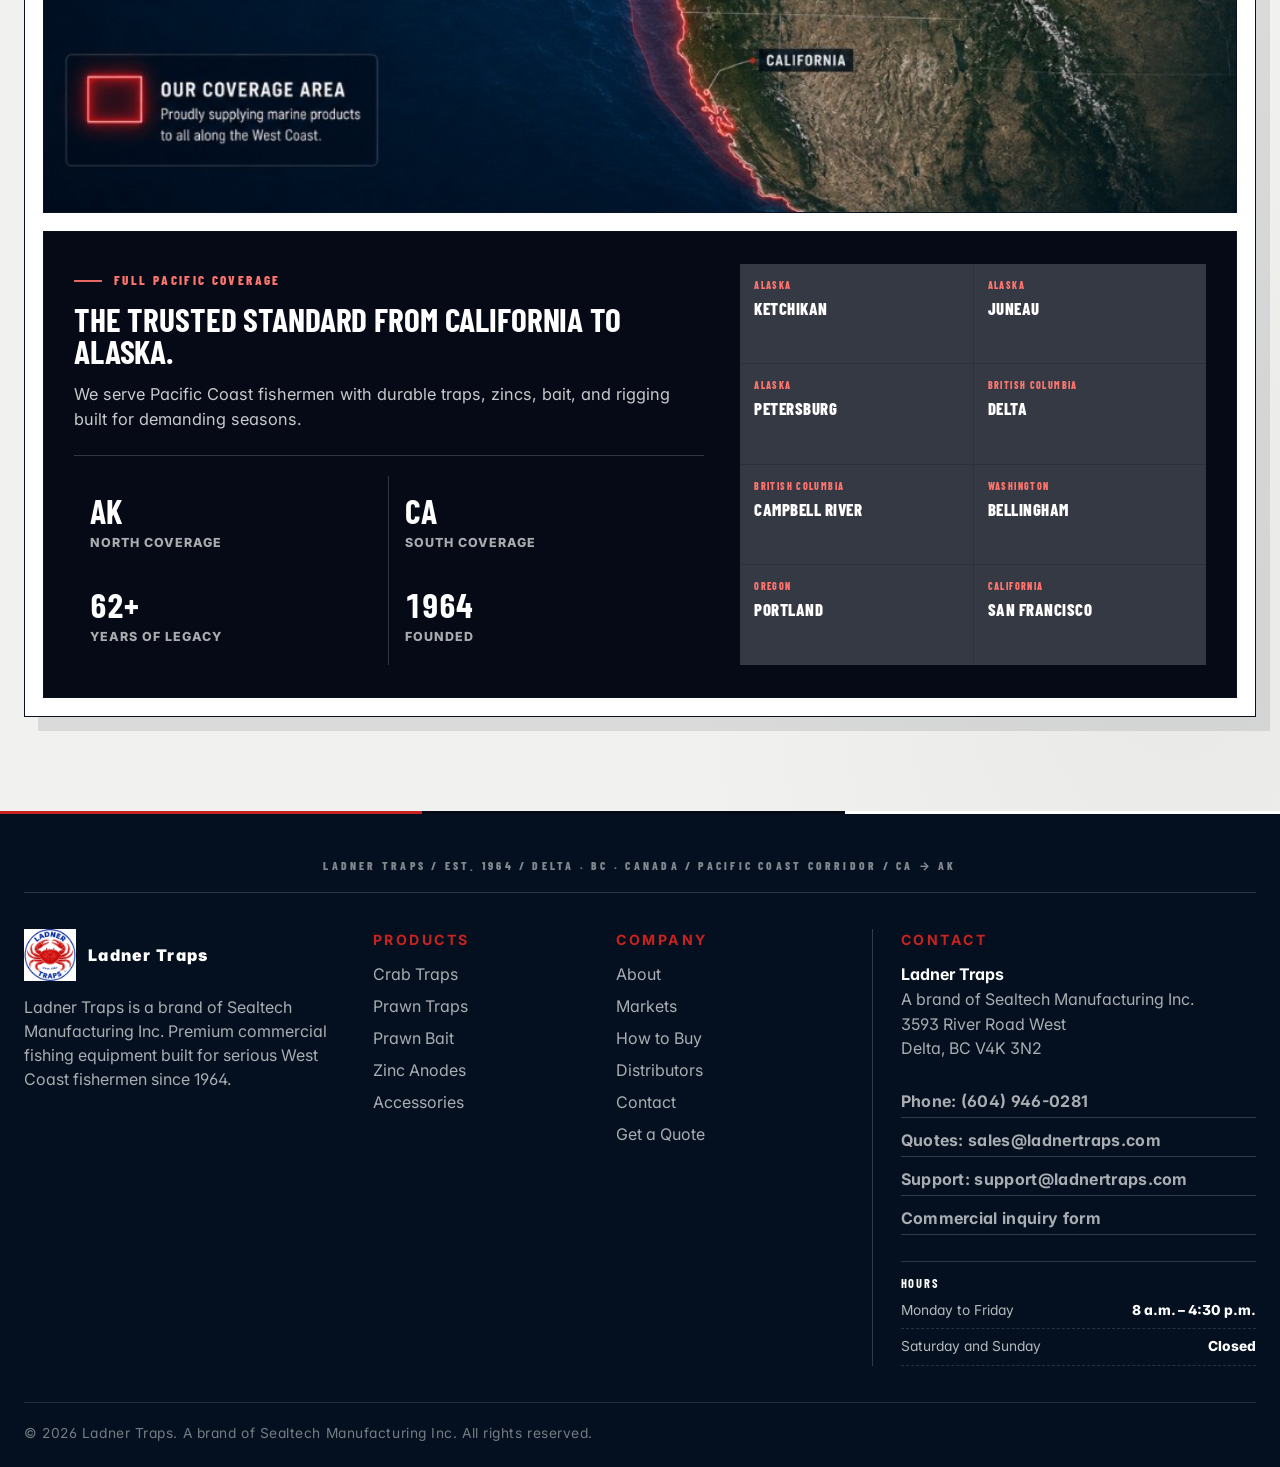
==== commit 8967de53: "Reinstate call-to-action buttons for phone and quote across all relevant pages, ensuring consistent " ====
--- a/about.html
+++ b/about.html
@@ -113,13 +113,13 @@
 <a href="/contact">Contact</a>
 <a href="/about" class="is-active">About</a>
 <div class="nav-header-ctas">
+<a class="btn btn-primary" href="/contact#quote">Get a Quote</a>
 <a class="btn btn-light" href="tel:+16049460281">Call Us: (604) 946-0281</a>
-<a class="btn btn-primary" href="/contact#quote">Get a Quote</a>
 </div>
 </nav>
 <div class="nav-actions">
+<a class="btn btn-primary mobile-toggle" href="/contact#quote">Quote</a>
 <a class="btn btn-light mobile-toggle" href="tel:+16049460281" aria-label="Call us at (604) 946-0281">Call</a>
-<a class="btn btn-primary mobile-toggle" href="/contact#quote">Quote</a>
 </div>
 </div>
 </header>
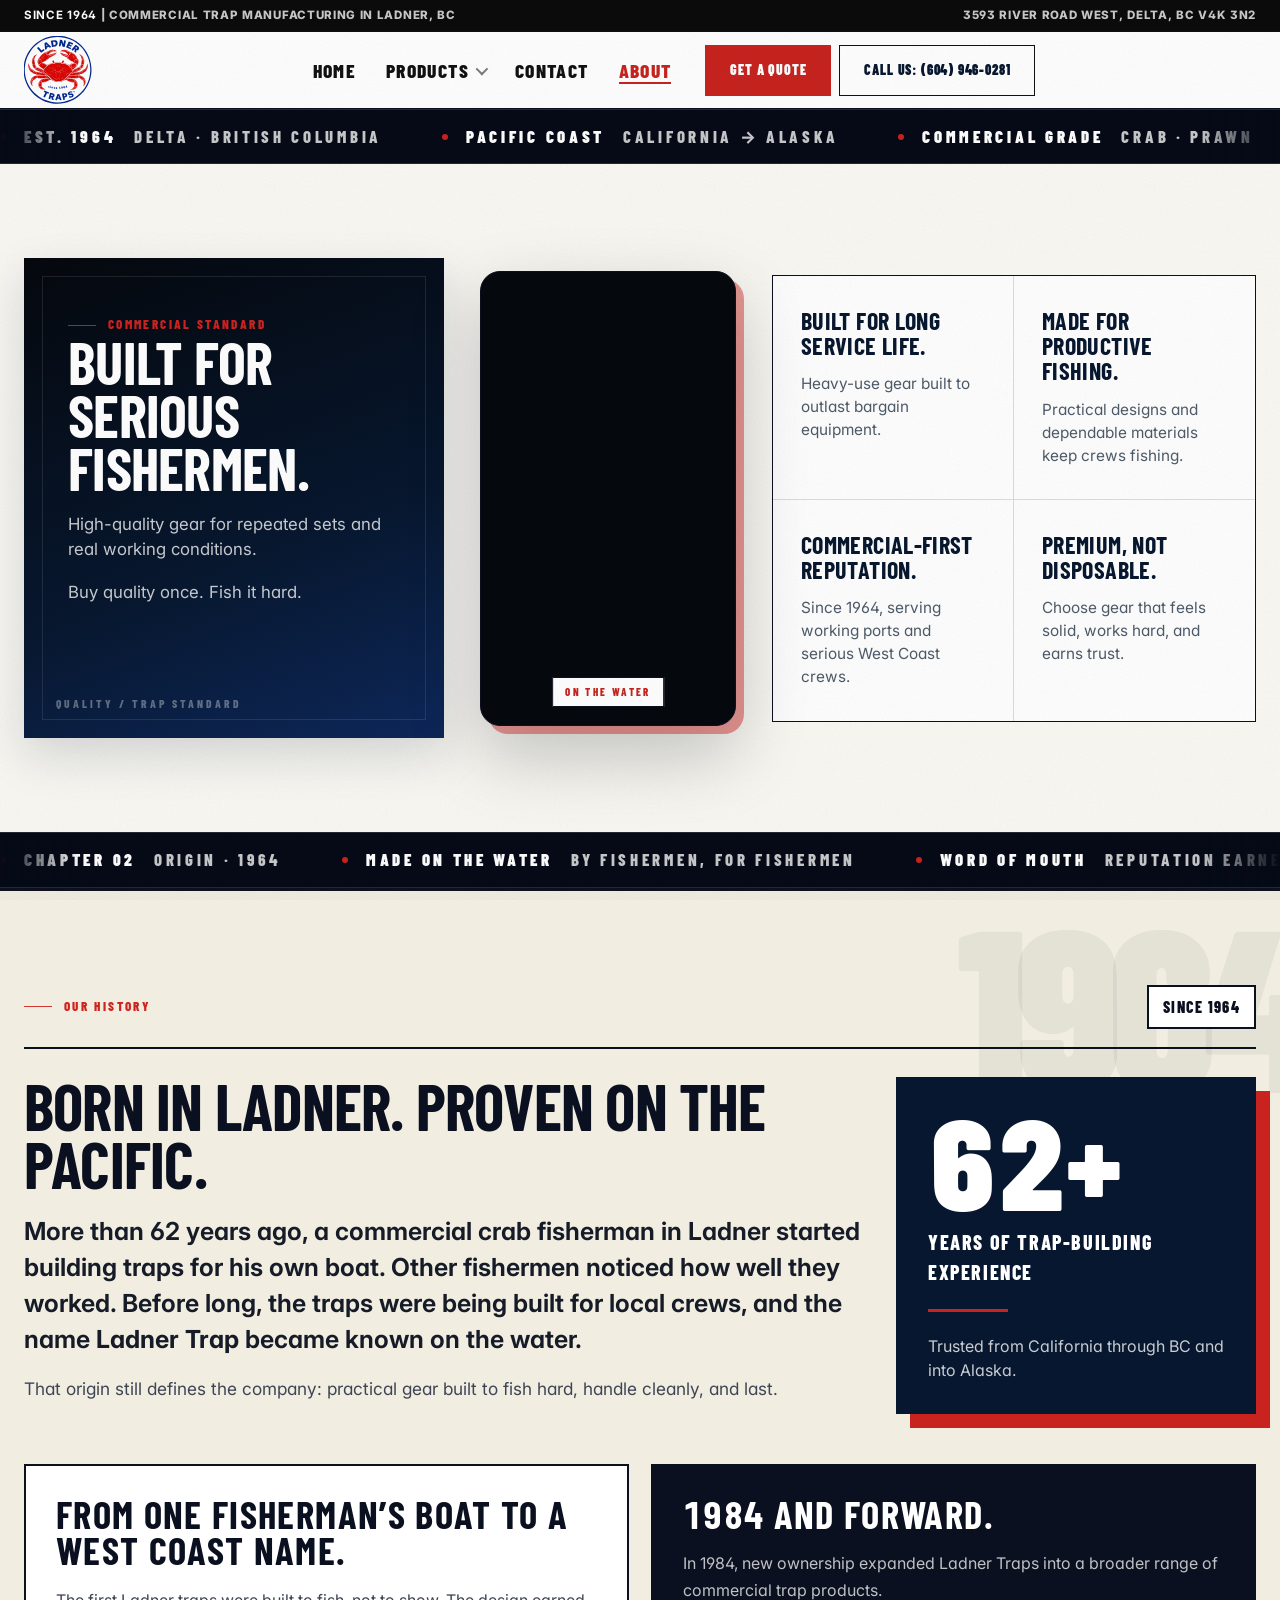
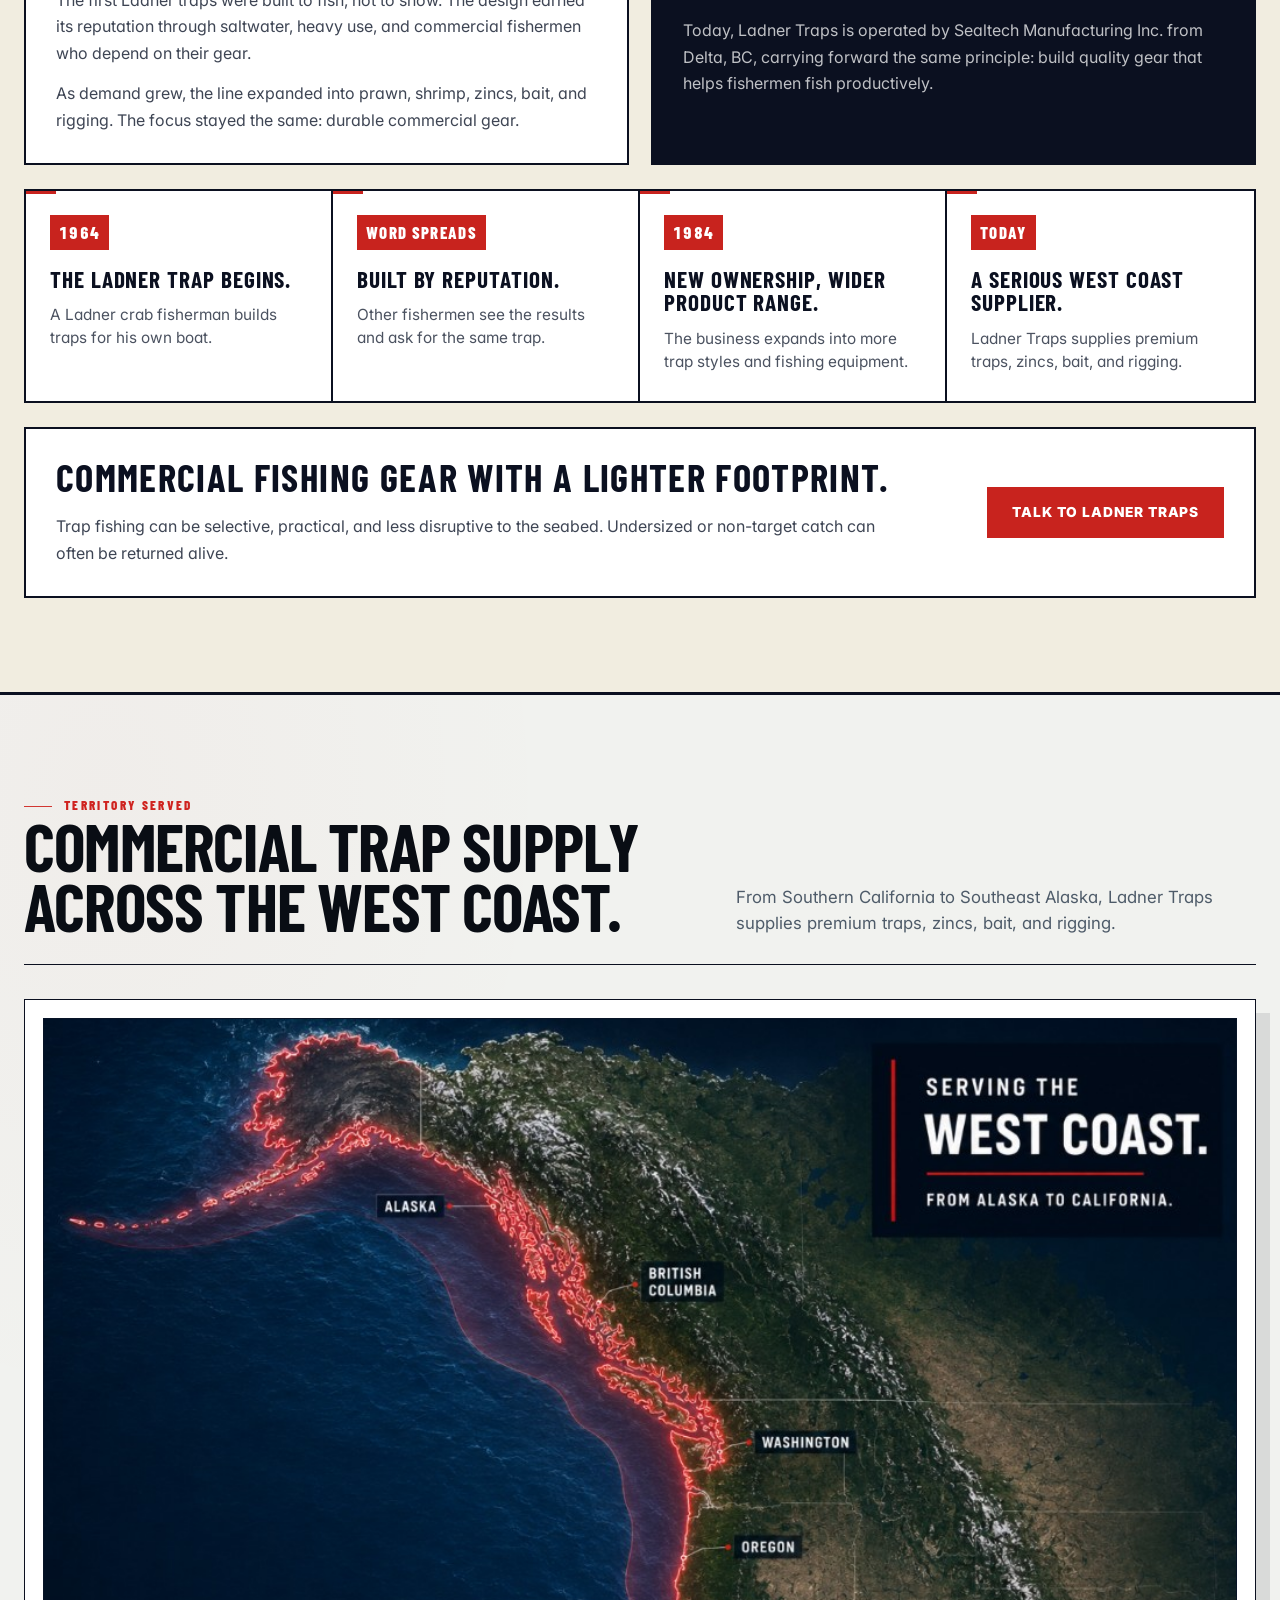
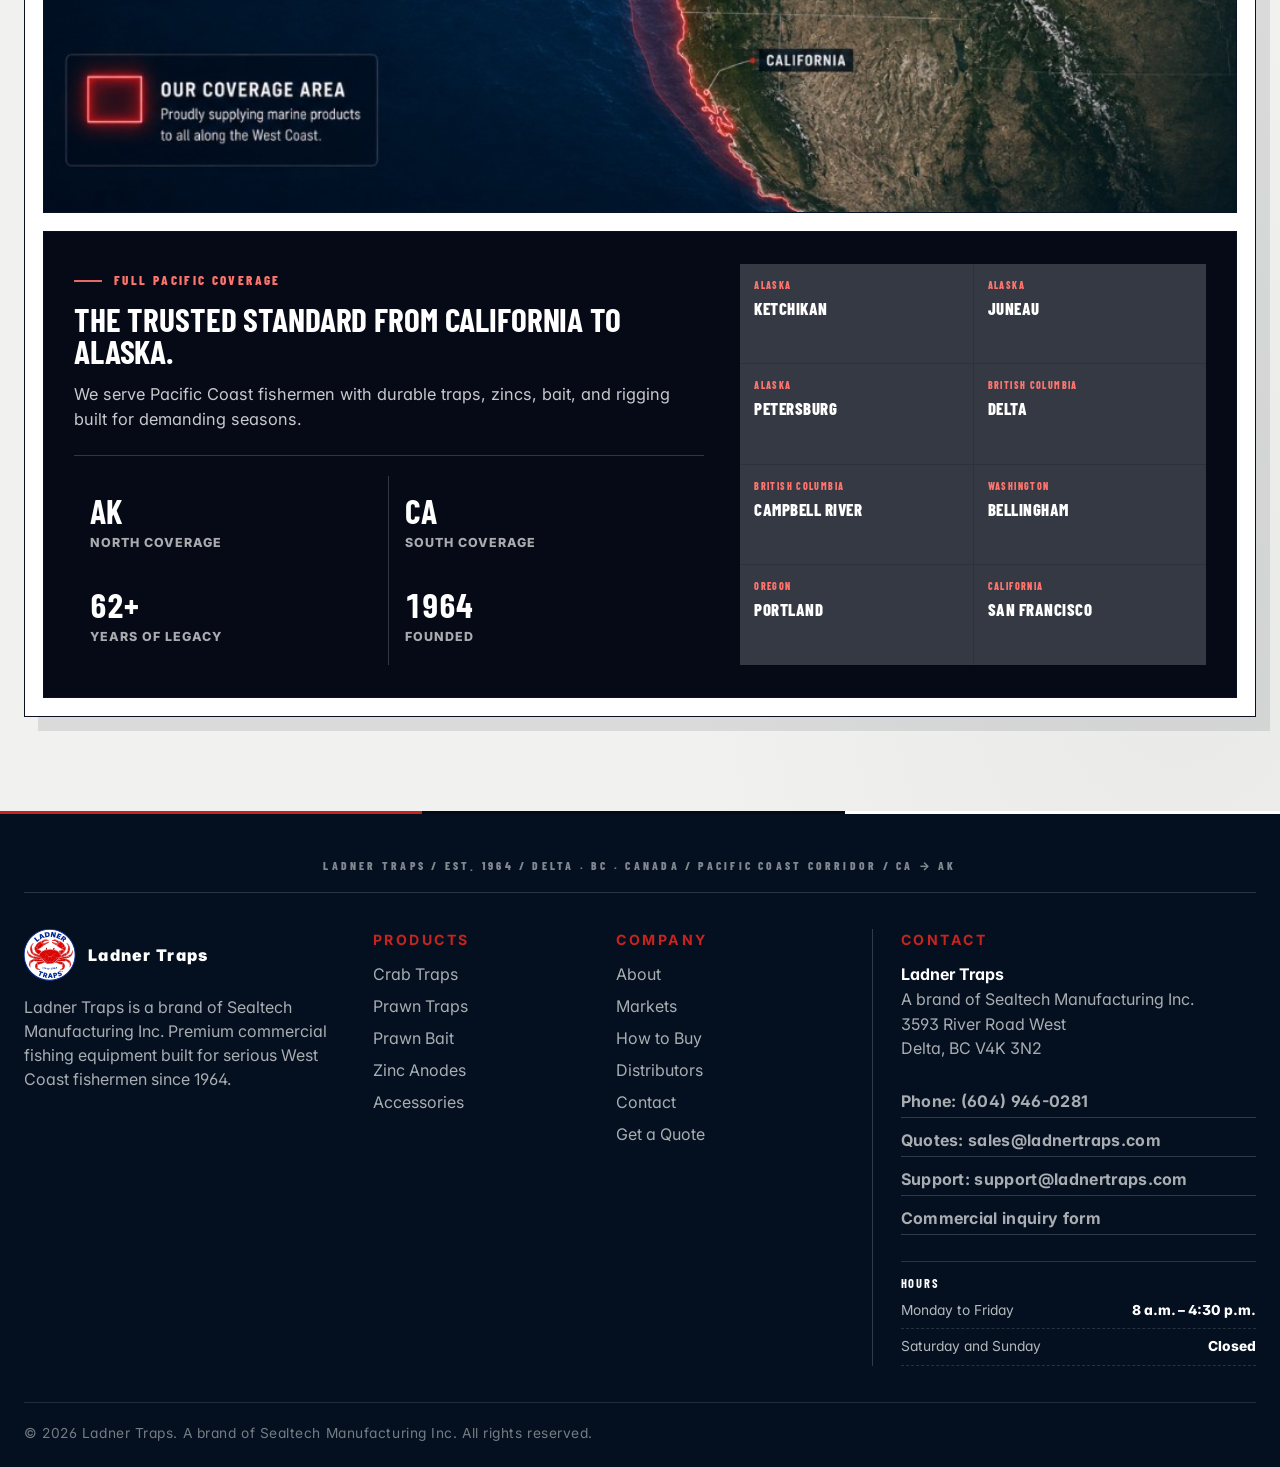
==== commit 08ee3bb6: "Replace PNG logo with SVG format across all relevant HTML files to enhance image quality and maintai" ====
--- a/about.html
+++ b/about.html
@@ -35,7 +35,7 @@
 <span class="visually-hidden">Menu</span>
 </button>
 <a aria-label="Ladner Traps home" class="brand" href="/">
-<img alt="Ladner Traps logo" src="assets/ladner-traps-logo.png"/>
+<img alt="Ladner Traps logo" src="assets/ladner-traps-logo.svg"/>
 <span>Ladner Traps</span>
 </a>
 <nav id="primary-nav" aria-label="Primary navigation" class="navlinks">
@@ -234,7 +234,7 @@
 <div class="container">
 <div class="footer-grid">
 <div>
-<div class="footer-brand"><img alt="Ladner Traps logo" src="assets/ladner-traps-logo.png"/><span>Ladner Traps</span></div>
+<div class="footer-brand"><img alt="Ladner Traps logo" src="assets/ladner-traps-logo.svg"/><span>Ladner Traps</span></div>
 <p style="margin-top:14px">Ladner Traps is a brand of Sealtech Manufacturing Inc. Premium commercial fishing equipment built for serious West Coast fishermen since 1964.</p>
 </div>
 <div><h4>Products</h4>
